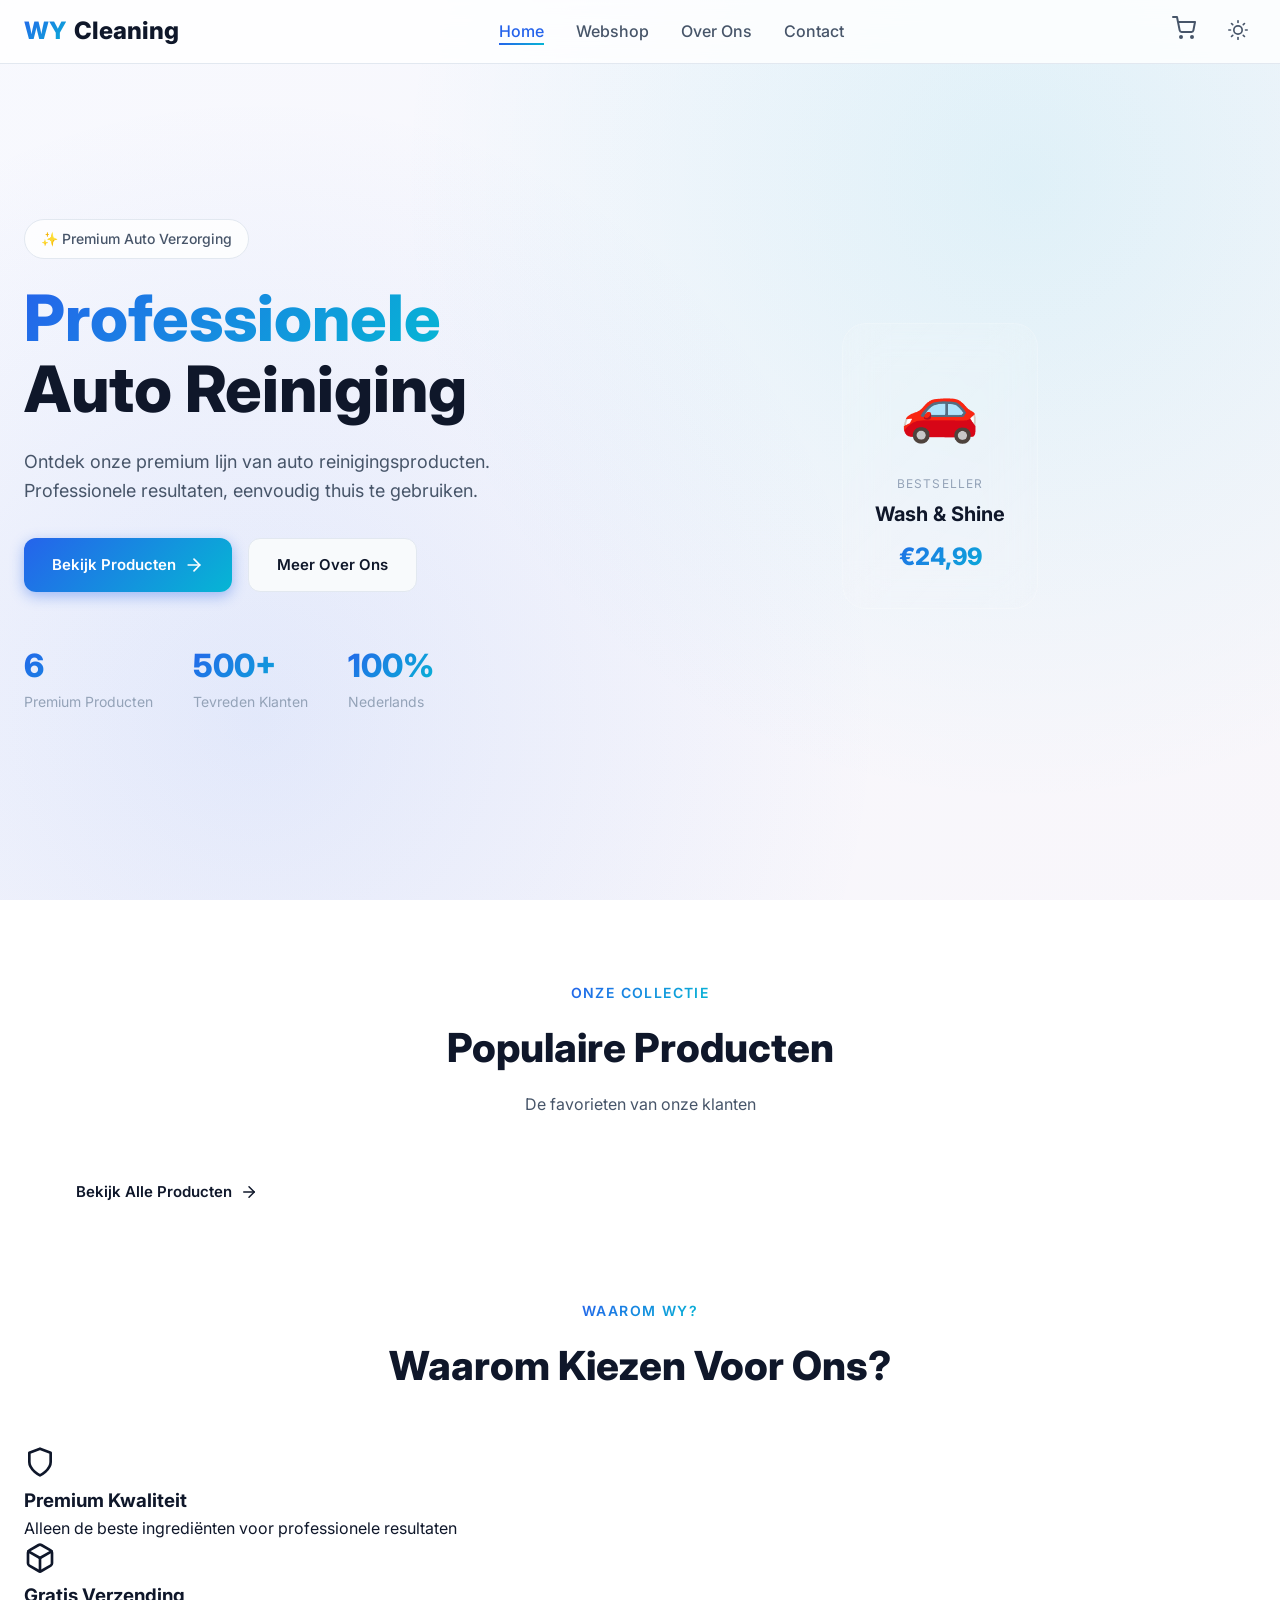
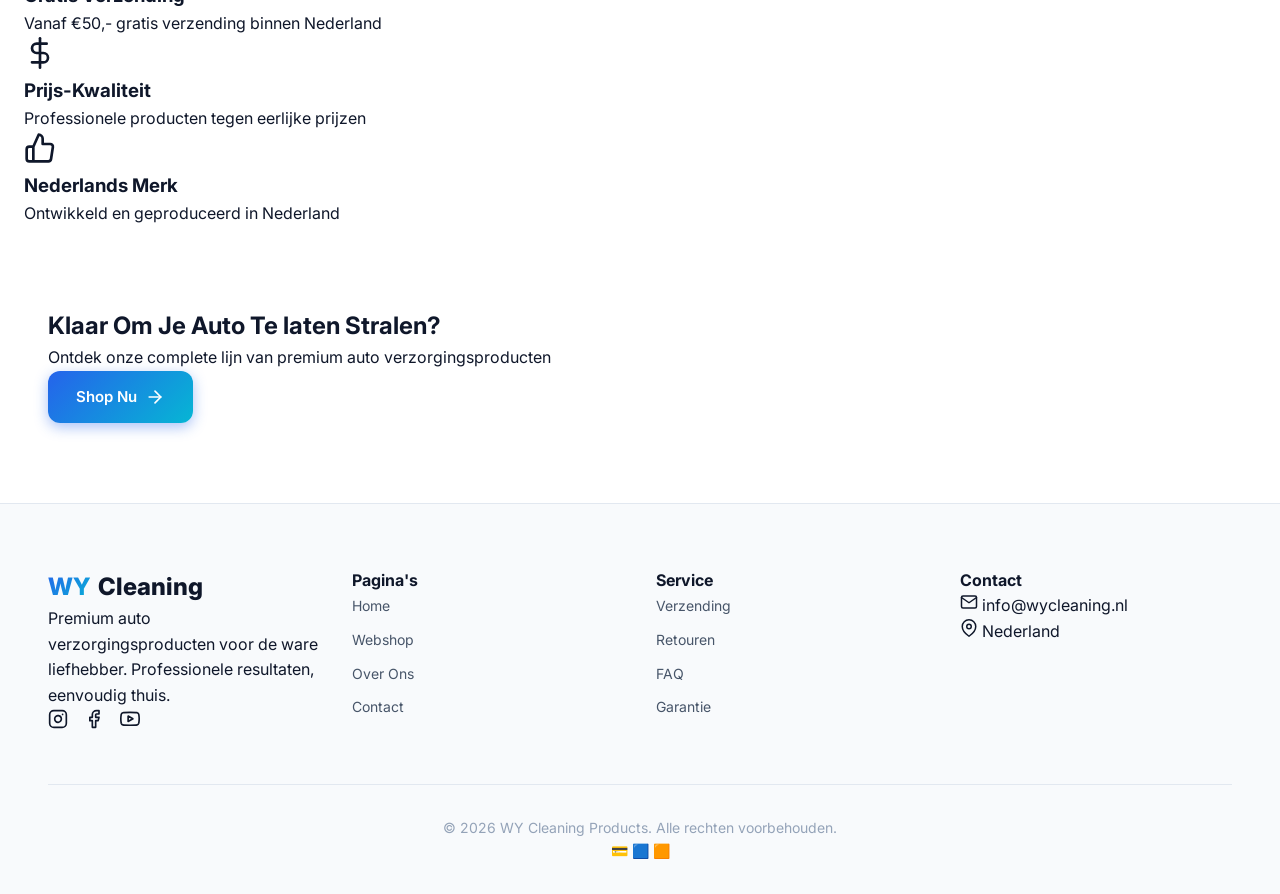
==== index.html @ 86678f6a "Initial commit: Modern WY Cleaning Products website with webshop" ====
<!DOCTYPE html>
<html lang="nl">
<head>
    <meta charset="UTF-8">
    <meta name="viewport" content="width=device-width, initial-scale=1.0">
    <title>WY Cleaning Products - Premium Auto Verzorging</title>
    <link rel="stylesheet" href="css/styles.css">
    <link href="https://fonts.googleapis.com/css2?family=Inter:wght@300;400;500;600;700;800&display=swap" rel="stylesheet">
</head>
<body>
    <!-- Navigation -->
    <nav class="navbar">
        <div class="nav-container">
            <a href="index.html" class="logo">
                <span class="logo-wy">WY</span>
                <span class="logo-text">Cleaning</span>
            </a>
            
            <ul class="nav-links" id="navLinks">
                <li><a href="index.html" class="active">Home</a></li>
                <li><a href="shop.html">Webshop</a></li>
                <li><a href="about.html">Over Ons</a></li>
                <li><a href="contact.html">Contact</a></li>
            </ul>
            
            <div class="nav-actions">
                <a href="shop.html" class="cart-icon" id="cartIcon">
                    <svg xmlns="http://www.w3.org/2000/svg" width="24" height="24" viewBox="0 0 24 24" fill="none" stroke="currentColor" stroke-width="2" stroke-linecap="round" stroke-linejoin="round"><circle cx="9" cy="21" r="1"></circle><circle cx="20" cy="21" r="1"></circle><path d="M1 1h4l2.68 13.39a2 2 0 0 0 2 1.61h9.72a2 2 0 0 0 2-1.61L23 6H6"></path></svg>
                    <span class="cart-count" id="cartCount">0</span>
                </a>
                <button class="theme-toggle" id="themeToggle" aria-label="Toggle dark mode">
                    <svg class="sun-icon" xmlns="http://www.w3.org/2000/svg" width="20" height="20" viewBox="0 0 24 24" fill="none" stroke="currentColor" stroke-width="2" stroke-linecap="round" stroke-linejoin="round"><circle cx="12" cy="12" r="5"></circle><line x1="12" y1="1" x2="12" y2="3"></line><line x1="12" y1="21" x2="12" y2="23"></line><line x1="4.22" y1="4.22" x2="5.64" y2="5.64"></line><line x1="18.36" y1="18.36" x2="19.78" y2="19.78"></line><line x1="1" y1="12" x2="3" y2="12"></line><line x1="21" y1="12" x2="23" y2="12"></line><line x1="4.22" y1="19.78" x2="5.64" y2="18.36"></line><line x1="18.36" y1="5.64" x2="19.78" y2="4.22"></line></svg>
                    <svg class="moon-icon" xmlns="http://www.w3.org/2000/svg" width="20" height="20" viewBox="0 0 24 24" fill="none" stroke="currentColor" stroke-width="2" stroke-linecap="round" stroke-linejoin="round"><path d="M21 12.79A9 9 0 1 1 11.21 3 7 7 0 0 0 21 12.79z"></path></svg>
                </button>
                <button class="hamburger" id="hamburger" aria-label="Menu">
                    <span></span>
                    <span></span>
                    <span></span>
                </button>
            </div>
        </div>
    </nav>

    <!-- Hero Section -->
    <section class="hero">
        <div class="hero-bg"></div>
        <div class="hero-particles"></div>
        <div class="hero-content">
            <span class="hero-badge">✨ Premium Auto Verzorging</span>
            <h1 class="hero-title">
                <span class="gradient-text">Professionele</span>
                <br>Auto Reiniging
            </h1>
            <p class="hero-subtitle">Ontdek onze premium lijn van auto reinigingsproducten. Professionele resultaten, eenvoudig thuis te gebruiken.</p>
            <div class="hero-actions">
                <a href="shop.html" class="btn btn-primary">
                    <span>Bekijk Producten</span>
                    <svg xmlns="http://www.w3.org/2000/svg" width="20" height="20" viewBox="0 0 24 24" fill="none" stroke="currentColor" stroke-width="2" stroke-linecap="round" stroke-linejoin="round"><line x1="5" y1="12" x2="19" y2="12"></line><polyline points="12 5 19 12 12 19"></polyline></svg>
                </a>
                <a href="about.html" class="btn btn-secondary">Meer Over Ons</a>
            </div>
            <div class="hero-stats">
                <div class="stat">
                    <span class="stat-number">6</span>
                    <span class="stat-label">Premium Producten</span>
                </div>
                <div class="stat">
                    <span class="stat-number">500+</span>
                    <span class="stat-label">Tevreden Klanten</span>
                </div>
                <div class="stat">
                    <span class="stat-number">100%</span>
                    <span class="stat-label">Nederlands</span>
                </div>
            </div>
        </div>
        <div class="hero-visual">
            <div class="hero-card glass">
                <div class="hero-card-icon">🚗</div>
                <div class="hero-card-text">
                    <span class="hero-card-label">Bestseller</span>
                    <span class="hero-card-name">Wash & Shine</span>
                    <span class="hero-card-price">€24,99</span>
                </div>
            </div>
        </div>
    </section>

    <!-- Featured Products -->
    <section class="featured-section">
        <div class="container">
            <div class="section-header">
                <span class="section-badge">Onze Collectie</span>
                <h2 class="section-title">Populaire Producten</h2>
                <p class="section-subtitle">De favorieten van onze klanten</p>
            </div>
            
            <div class="products-grid" id="featuredProducts">
                <!-- Products will be loaded by JavaScript -->
            </div>
            
            <div class="section-footer">
                <a href="shop.html" class="btn btn-outline">
                    <span>Bekijk Alle Producten</span>
                    <svg xmlns="http://www.w3.org/2000/svg" width="18" height="18" viewBox="0 0 24 24" fill="none" stroke="currentColor" stroke-width="2" stroke-linecap="round" stroke-linejoin="round"><line x1="5" y1="12" x2="19" y2="12"></line><polyline points="12 5 19 12 12 19"></polyline></svg>
                </a>
            </div>
        </div>
    </section>

    <!-- Features Section -->
    <section class="features-section">
        <div class="container">
            <div class="section-header">
                <span class="section-badge">Waarom WY?</span>
                <h2 class="section-title">Waarom Kiezen Voor Ons?</h2>
            </div>
            
            <div class="features-grid">
                <div class="feature-card">
                    <div class="feature-icon">
                        <svg xmlns="http://www.w3.org/2000/svg" width="32" height="32" viewBox="0 0 24 24" fill="none" stroke="currentColor" stroke-width="2" stroke-linecap="round" stroke-linejoin="round"><path d="M12 22s8-4 8-10V5l-8-3-8 3v7c0 6 8 10 8 10z"></path></svg>
                    </div>
                    <h3>Premium Kwaliteit</h3>
                    <p>Alleen de beste ingrediënten voor professionele resultaten</p>
                </div>
                
                <div class="feature-card">
                    <div class="feature-icon">
                        <svg xmlns="http://www.w3.org/2000/svg" width="32" height="32" viewBox="0 0 24 24" fill="none" stroke="currentColor" stroke-width="2" stroke-linecap="round" stroke-linejoin="round"><path d="M21 16V8a2 2 0 0 0-1-1.73l-7-4a2 2 0 0 0-2 0l-7 4A2 2 0 0 0 3 8v8a2 2 0 0 0 1 1.73l7 4a2 2 0 0 0 2 0l7-4A2 2 0 0 0 21 16z"></path><polyline points="3.27 6.96 12 12.01 20.73 6.96"></polyline><line x1="12" y1="22.08" x2="12" y2="12"></line></svg>
                    </div>
                    <h3>Gratis Verzending</h3>
                    <p>Vanaf €50,- gratis verzending binnen Nederland</p>
                </div>
                
                <div class="feature-card">
                    <div class="feature-icon">
                        <svg xmlns="http://www.w3.org/2000/svg" width="32" height="32" viewBox="0 0 24 24" fill="none" stroke="currentColor" stroke-width="2" stroke-linecap="round" stroke-linejoin="round"><line x1="12" y1="1" x2="12" y2="23"></line><path d="M17 5H9.5a3.5 3.5 0 0 0 0 7h5a3.5 3.5 0 0 1 0 7H6"></path></svg>
                    </div>
                    <h3>Prijs-Kwaliteit</h3>
                    <p>Professionele producten tegen eerlijke prijzen</p>
                </div>
                
                <div class="feature-card">
                    <div class="feature-icon">
                        <svg xmlns="http://www.w3.org/2000/svg" width="32" height="32" viewBox="0 0 24 24" fill="none" stroke="currentColor" stroke-width="2" stroke-linecap="round" stroke-linejoin="round"><path d="M14 9V5a3 3 0 0 0-3-3l-4 9v11h11.28a2 2 0 0 0 2-1.7l1.38-9a2 2 0 0 0-2-2.3zM7 22H4a2 2 0 0 1-2-2v-7a2 2 0 0 1 2-2h3"></path></svg>
                    </div>
                    <h3>Nederlands Merk</h3>
                    <p>Ontwikkeld en geproduceerd in Nederland</p>
                </div>
            </div>
        </div>
    </section>

    <!-- CTA Section -->
    <section class="cta-section">
        <div class="cta-bg"></div>
        <div class="container">
            <div class="cta-content glass">
                <h2>Klaar Om Je Auto Te laten Stralen?</h2>
                <p>Ontdek onze complete lijn van premium auto verzorgingsproducten</p>
                <a href="shop.html" class="btn btn-primary btn-lg">
                    <span>Shop Nu</span>
                    <svg xmlns="http://www.w3.org/2000/svg" width="20" height="20" viewBox="0 0 24 24" fill="none" stroke="currentColor" stroke-width="2" stroke-linecap="round" stroke-linejoin="round"><line x1="5" y1="12" x2="19" y2="12"></line><polyline points="12 5 19 12 12 19"></polyline></svg>
                </a>
            </div>
        </div>
    </section>

    <!-- Footer -->
    <footer class="footer">
        <div class="container">
            <div class="footer-grid">
                <div class="footer-brand">
                    <a href="index.html" class="logo">
                        <span class="logo-wy">WY</span>
                        <span class="logo-text">Cleaning</span>
                    </a>
                    <p>Premium auto verzorgingsproducten voor de ware liefhebber. Professionele resultaten, eenvoudig thuis.</p>
                    <div class="social-links">
                        <a href="#" aria-label="Instagram">
                            <svg xmlns="http://www.w3.org/2000/svg" width="20" height="20" viewBox="0 0 24 24" fill="none" stroke="currentColor" stroke-width="2" stroke-linecap="round" stroke-linejoin="round"><rect x="2" y="2" width="20" height="20" rx="5" ry="5"></rect><path d="M16 11.37A4 4 0 1 1 12.63 8 4 4 0 0 1 16 11.37z"></path><line x1="17.5" y1="6.5" x2="17.51" y2="6.5"></line></svg>
                        </a>
                        <a href="#" aria-label="Facebook">
                            <svg xmlns="http://www.w3.org/2000/svg" width="20" height="20" viewBox="0 0 24 24" fill="none" stroke="currentColor" stroke-width="2" stroke-linecap="round" stroke-linejoin="round"><path d="M18 2h-3a5 5 0 0 0-5 5v3H7v4h3v8h4v-8h3l1-4h-4V7a1 1 0 0 1 1-1h3z"></path></svg>
                        </a>
                        <a href="#" aria-label="YouTube">
                            <svg xmlns="http://www.w3.org/2000/svg" width="20" height="20" viewBox="0 0 24 24" fill="none" stroke="currentColor" stroke-width="2" stroke-linecap="round" stroke-linejoin="round"><path d="M22.54 6.42a2.78 2.78 0 0 0-1.94-2C18.88 4 12 4 12 4s-6.88 0-8.6.46a2.78 2.78 0 0 0-1.94 2A29 29 0 0 0 1 11.75a29 29 0 0 0 .46 5.33A2.78 2.78 0 0 0 3.4 19c1.72.46 8.6.46 8.6.46s6.88 0 8.6-.46a2.78 2.78 0 0 0 1.94-2 29 29 0 0 0 .46-5.33 29 29 0 0 0-.46-5.33z"></path><polygon points="9.75 15.02 15.5 11.75 9.75 8.48 9.75 15.02"></polygon></svg>
                        </a>
                    </div>
                </div>
                
                <div class="footer-links">
                    <h4>Pagina's</h4>
                    <ul>
                        <li><a href="index.html">Home</a></li>
                        <li><a href="shop.html">Webshop</a></li>
                        <li><a href="about.html">Over Ons</a></li>
                        <li><a href="contact.html">Contact</a></li>
                    </ul>
                </div>
                
                <div class="footer-links">
                    <h4>Service</h4>
                    <ul>
                        <li><a href="#">Verzending</a></li>
                        <li><a href="#">Retouren</a></li>
                        <li><a href="#">FAQ</a></li>
                        <li><a href="#">Garantie</a></li>
                    </ul>
                </div>
                
                <div class="footer-contact">
                    <h4>Contact</h4>
                    <ul>
                        <li>
                            <svg xmlns="http://www.w3.org/2000/svg" width="18" height="18" viewBox="0 0 24 24" fill="none" stroke="currentColor" stroke-width="2" stroke-linecap="round" stroke-linejoin="round"><path d="M4 4h16c1.1 0 2 .9 2 2v12c0 1.1-.9 2-2 2H4c-1.1 0-2-.9-2-2V6c0-1.1.9-2 2-2z"></path><polyline points="22,6 12,13 2,6"></polyline></svg>
                            <span>info@wycleaning.nl</span>
                        </li>
                        <li>
                            <svg xmlns="http://www.w3.org/2000/svg" width="18" height="18" viewBox="0 0 24 24" fill="none" stroke="currentColor" stroke-width="2" stroke-linecap="round" stroke-linejoin="round"><path d="M21 10c0 7-9 13-9 13s-9-6-9-13a9 9 0 0 1 18 0z"></path><circle cx="12" cy="10" r="3"></circle></svg>
                            <span>Nederland</span>
                        </li>
                    </ul>
                </div>
            </div>
            
            <div class="footer-bottom">
                <p>&copy; 2026 WY Cleaning Products. Alle rechten voorbehouden.</p>
                <div class="payment-methods">
                    <span class="payment-icon">💳</span>
                    <span class="payment-icon">🟦</span>
                    <span class="payment-icon">🟧</span>
                </div>
            </div>
        </div>
    </footer>

    <!-- Shopping Cart Sidebar -->
    <div class="cart-overlay" id="cartOverlay"></div>
    <aside class="cart-sidebar" id="cartSidebar">
        <div class="cart-header">
            <h3>Winkelwagen</h3>
            <button class="cart-close" id="cartClose" aria-label="Sluit winkelwagen">
                <svg xmlns="http://www.w3.org/2000/svg" width="24" height="24" viewBox="0 0 24 24" fill="none" stroke="currentColor" stroke-width="2" stroke-linecap="round" stroke-linejoin="round"><line x1="18" y1="6" x2="6" y2="18"></line><line x1="6" y1="6" x2="18" y2="18"></line></svg>
            </button>
        </div>
        <div class="cart-items" id="cartItems">
            <!-- Cart items will be loaded here -->
        </div>
        <div class="cart-footer">
            <div class="cart-total">
                <span>Totaal</span>
                <span class="cart-total-price" id="cartTotal">€0,00</span>
            </div>
            <button class="btn btn-primary btn-full">Afrekenen</button>
            <button class="btn btn-text" id="continueShopping">Verder winkelen</button>
        </div>
    </aside>

    <script src="js/main.js"></script>
</body>
</html>
---- css/styles.css ----
/* ========================================
   WY Cleaning Products - Modern Stylesheet
   ======================================== */

:root {
    --primary: #2563eb;
    --primary-dark: #1d4ed8;
    --primary-light: #3b82f6;
    --accent: #06b6d4;
    
    --bg-primary: #ffffff;
    --bg-secondary: #f8fafc;
    --bg-tertiary: #f1f5f9;
    --bg-card: rgba(255, 255, 255, 0.8);
    
    --text-primary: #0f172a;
    --text-secondary: #475569;
    --text-muted: #94a3b8;
    
    --border-color: #e2e8f0;
    --shadow-sm: 0 1px 2px 0 rgb(0 0 0 / 0.05);
    --shadow-md: 0 4px 6px -1px rgb(0 0 0 / 0.1);
    --shadow-lg: 0 10px 15px -3px rgb(0 0 0 / 0.1);
    --shadow-xl: 0 20px 25px -5px rgb(0 0 0 / 0.1);
    
    --gradient-hero: linear-gradient(135deg, #667eea 0%, #764ba2 100%);
    --gradient-primary: linear-gradient(135deg, #2563eb 0%, #06b6d4 100%);
    
    --radius-sm: 0.375rem;
    --radius-md: 0.5rem;
    --radius-lg: 0.75rem;
    --radius-xl: 1rem;
    --radius-2xl: 1.5rem;
    
    --transition-fast: 150ms ease;
    --transition-base: 250ms ease;
    
    --font-sans: 'Inter', system-ui, sans-serif;
    --header-height: 4rem;
}

[data-theme="dark"] {
    --bg-primary: #0f172a;
    --bg-secondary: #1e293b;
    --bg-tertiary: #334155;
    --bg-card: rgba(30, 41, 59, 0.8);
    --text-primary: #f8fafc;
    --text-secondary: #cbd5e1;
    --text-muted: #64748b;
    --border-color: #334155;
}

*, *::before, *::after { box-sizing: border-box; margin: 0; padding: 0; }
html { scroll-behavior: smooth; }
body {
    font-family: var(--font-sans);
    background: var(--bg-primary);
    color: var(--text-primary);
    line-height: 1.6;
    min-height: 100vh;
}
a { color: inherit; text-decoration: none; }
button { font-family: inherit; cursor: pointer; border: none; background: none; }
ul { list-style: none; }

.container { width: 100%; max-width: 1280px; margin: 0 auto; padding: 0 1.5rem; }

/* Navbar */
.navbar {
    position: fixed; top: 0; left: 0; right: 0;
    height: var(--header-height);
    background: var(--bg-card);
    backdrop-filter: blur(12px);
    border-bottom: 1px solid var(--border-color);
    z-index: 1000;
}
.nav-container {
    display: flex; align-items: center; justify-content: space-between;
    height: 100%; max-width: 1280px; margin: 0 auto; padding: 0 1.5rem;
}
.logo { display: flex; align-items: center; gap: 0.5rem; font-weight: 800; font-size: 1.5rem; }
.logo-wy {
    background: var(--gradient-primary);
    -webkit-background-clip: text; -webkit-text-fill-color: transparent; background-clip: text;
}
.nav-links { display: flex; align-items: center; gap: 2rem; }
.nav-links a { font-weight: 500; color: var(--text-secondary); transition: color 0.15s; position: relative; }
.nav-links a:hover, .nav-links a.active { color: var(--primary); }
.nav-links a::after {
    content: ''; position: absolute; bottom: -4px; left: 0;
    width: 0; height: 2px; background: var(--gradient-primary); transition: width 0.25s;
}
.nav-links a:hover::after, .nav-links a.active::after { width: 100%; }
.nav-actions { display: flex; align-items: center; gap: 1rem; }

.cart-icon { position: relative; padding: 0.5rem; color: var(--text-secondary); }
.cart-icon:hover { color: var(--primary); }
.cart-count {
    position: absolute; top: -2px; right: -2px;
    background: var(--gradient-primary); color: white; font-size: 0.75rem; font-weight: 600;
    width: 1.25rem; height: 1.25rem; border-radius: 50%;
    display: flex; align-items: center; justify-content: center;
}

.theme-toggle { padding: 0.5rem; color: var(--text-secondary); border-radius: var(--radius-md); }
.theme-toggle:hover { background: var(--bg-tertiary); color: var(--text-primary); }
.theme-toggle .moon-icon { display: none; }
[data-theme="dark"] .theme-toggle .sun-icon { display: none; }
[data-theme="dark"] .theme-toggle .moon-icon { display: block; }

.hamburger { display: none; flex-direction: column; gap: 5px; padding: 0.5rem; }
.hamburger span { display: block; width: 24px; height: 2px; background: var(--text-primary); }

/* Hero */
.hero {
    min-height: 100vh; display: flex; align-items: center; position: relative;
    padding: calc(var(--header-height) + 2rem) 1.5rem 4rem; overflow: hidden;
}
.hero-bg { position: absolute; inset: 0; background: var(--gradient-hero); opacity: 0.05; }
.hero-particles {
    position: absolute; inset: 0;
    background-image: 
        radial-gradient(circle at 20% 80%, rgba(37, 99, 235, 0.1) 0%, transparent 50%),
        radial-gradient(circle at 80% 20%, rgba(6, 182, 212, 0.1) 0%, transparent 50%);
}
.hero-content { flex: 1; max-width: 600px; position: relative; z-index: 1; }
.hero-badge {
    display: inline-flex; align-items: center; gap: 0.5rem;
    background: var(--bg-card); border: 1px solid var(--border-color);
    padding: 0.5rem 1rem; border-radius: 9999px; font-size: 0.875rem; font-weight: 500;
    color: var(--text-secondary); margin-bottom: 1.5rem;
}
.hero-title { font-size: clamp(2.5rem, 5vw, 4rem); font-weight: 800; line-height: 1.1; margin-bottom: 1.5rem; }
.gradient-text {
    background: var(--gradient-primary);
    -webkit-background-clip: text; -webkit-text-fill-color: transparent; background-clip: text;
}
.hero-subtitle { font-size: 1.125rem; color: var(--text-secondary); margin-bottom: 2rem; max-width: 480px; }
.hero-actions { display: flex; gap: 1rem; margin-bottom: 3rem; flex-wrap: wrap; }
.hero-stats { display: flex; gap: 2.5rem; }
.stat { display: flex; flex-direction: column; }
.stat-number {
    font-size: 2rem; font-weight: 800;
    background: var(--gradient-primary); -webkit-background-clip: text; -webkit-text-fill-color: transparent;
}
.stat-label { font-size: 0.875rem; color: var(--text-muted); }
.hero-visual { flex: 1; display: flex; justify-content: center; align-items: center; position: relative; }
.hero-card {
    background: linear-gradient(135deg, rgba(255,255,255,0.1) 0%, rgba(255,255,255,0.05) 100%);
    backdrop-filter: blur(20px); border: 1px solid rgba(255,255,255,0.2);
    border-radius: var(--radius-2xl); padding: 2rem; text-align: center;
    animation: float 6s ease-in-out infinite;
}
@keyframes float { 0%, 100% { transform: translateY(0); } 50% { transform: translateY(-20px); } }
.hero-card-icon { font-size: 4rem; margin-bottom: 1rem; }
.hero-card-label { display: block; font-size: 0.75rem; text-transform: uppercase; letter-spacing: 0.1em; color: var(--text-muted); margin-bottom: 0.25rem; }
.hero-card-name { display: block; font-size: 1.25rem; font-weight: 700; color: var(--text-primary); margin-bottom: 0.5rem; }
.hero-card-price { display: block; font-size: 1.5rem; font-weight: 800; background: var(--gradient-primary); -webkit-background-clip: text; -webkit-text-fill-color: transparent; }

/* Buttons */
.btn {
    display: inline-flex; align-items: center; justify-content: center; gap: 0.5rem;
    padding: 0.875rem 1.75rem; font-weight: 600; font-size: 0.9375rem;
    border-radius: var(--radius-lg); transition: all 0.25s;
}
.btn-primary { background: var(--gradient-primary); color: white; box-shadow: 0 4px 14px rgba(37, 99, 235, 0.4); }
.btn-primary:hover { transform: translateY(-2px); box-shadow: 0 6px 20px rgba(37, 99, 235, 0.5); }
.btn-secondary { background: var(--bg-secondary); color: var(--text-primary); border: 1px solid var(--border-color); }
.btn-secondary:hover { background: var(--bg-tertiary); border-color: var(--primary); }
.btn-sm { padding: 0.625rem 1.25rem; font-size: 0.875rem; }

/* Sections */
.featured-section, .benefits-section, .cta-section { padding: 5rem 1.5rem; }
.section-header { text-align: center; max-width: 600px; margin: 0 auto 3rem; }
.section-badge { display: inline-block; background: var(--gradient-primary); -webkit-background-clip: text; -webkit-text-fill-color: transparent; font-weight: 600; font-size: 0.875rem; text-transform: uppercase; letter-spacing: 0.1em; margin-bottom: 0.75rem; }
.section-title { font-size: clamp(1.75rem, 4vw, 2.5rem); font-weight: 800; margin-bottom: 0.75rem; }
.section-subtitle { color: var(--text-secondary); }

/* Products */
.products-grid { display: grid; grid-template-columns: repeat(auto-fill, minmax(280px, 1fr)); gap: 1.5rem; }
.product-card {
    background: var(--bg-card); border: 1px solid var(--border-color);
    border-radius: var(--radius-xl); overflow: hidden; transition: all 0.25s;
}
.product-card:hover { transform: translateY(-4px); box-shadow: var(--shadow-xl); border-color: var(--primary-light); }
.product-image { aspect-ratio: 4/3; background: var(--bg-secondary); display: flex; align-items: center; justify-content: center; font-size: 4rem; position: relative; overflow: hidden; }
.product-badge { position: absolute; top: 1rem; left: 1rem; background: var(--gradient-primary); color: white; font-size: 0.75rem; font-weight: 600; padding: 0.25rem 0.75rem; border-radius: 9999px; }
.product-info { padding: 1.5rem; }
.product-category { font-size: 0.75rem; color: var(--primary); font-weight: 600; text-transform: uppercase; letter-spacing: 0.05em; margin-bottom: 0.5rem; }
.product-name { font-size: 1.125rem; font-weight: 700; margin-bottom: 0.5rem; color: var(--text-primary); }
.product-description { font-size: 0.875rem; color: var(--text-secondary); margin-bottom: 1rem; line-height: 1.5; }
.product-footer { display: flex; align-items: center; justify-content: space-between; }
.product-price { font-size: 1.25rem; font-weight: 800; color: var(--primary); }
.btn-add-cart { width: 2.5rem; height: 2.5rem; border-radius: var(--radius-md); background: var(--bg-tertiary); color: var(--text-primary); display: flex; align-items: center; justify-content: center; transition: all 0.15s; }
.btn-add-cart:hover { background: var(--primary); color: white; }

/* Benefits */
.benefits-section { background: var(--bg-secondary); }
.benefits-grid { display: grid; grid-template-columns: repeat(auto-fit, minmax(250px, 1fr)); gap: 1.5rem; }
.benefit-card { background: var(--bg-primary); border: 1px solid var(--border-color); border-radius: var(--radius-xl); padding: 2rem; text-align: center; transition: all 0.25s; }
.benefit-card:hover { transform: translateY(-4px); box-shadow: var(--shadow-lg); }
.benefit-icon { width: 4rem; height: 4rem; background: var(--gradient-primary); border-radius: var(--radius-lg); display: flex; align-items: center; justify-content: center; font-size: 2rem; margin: 0 auto 1.5rem; }
.benefit-title { font-size: 1.125rem; font-weight: 700; margin-bottom: 0.5rem; }
.benefit-text { font-size: 0.875rem; color: var(--text-secondary); }

/* Footer */
.footer { background: var(--bg-secondary); border-top: 1px solid var(--border-color); padding: 4rem 1.5rem 2rem; }
.footer-grid { display: grid; grid-template-columns: repeat(auto-fit, minmax(200px, 1fr)); gap: 2rem; margin-bottom: 3rem; }
.footer-brand { max-width: 300px; }
.footer-logo { display: flex; align-items: center; gap: 0.5rem; font-weight: 800; font-size: 1.5rem; margin-bottom: 1rem; }
.footer-description { font-size: 0.875rem; color: var(--text-secondary); margin-bottom: 1.5rem; }
.social-links { display: flex; gap: 1rem; }
.social-link { width: 2.5rem; height: 2.5rem; background: var(--bg-tertiary); border-radius: var(--radius-md); display: flex; align-items: center; justify-content: center; color: var(--text-secondary); transition: all 0.15s; }
.social-link:hover { background: var(--primary); color: white; }
.footer-title { font-weight: 700; margin-bottom: 1rem; }
.footer-links li { margin-bottom: 0.5rem; }
.footer-links a { font-size: 0.875rem; color: var(--text-secondary); transition: color 0.15s; }
.footer-links a:hover { color: var(--primary); }
.footer-bottom { border-top: 1px solid var(--border-color); padding-top: 2rem; text-align: center; font-size: 0.875rem; color: var(--text-muted); }

/* Page Header */
.page-header { padding: calc(var(--header-height) + 3rem) 1.5rem 3rem; background: var(--bg-secondary); border-bottom: 1px solid var(--border-color); }
.page-header-sm { padding: calc(var(--header-height) + 2rem) 1.5rem 2rem; }
.breadcrumb { display: flex; align-items: center; gap: 0.5rem; font-size: 0.875rem; color: var(--text-muted); margin-bottom: 1rem; }
.breadcrumb a { color: var(--text-secondary); }
.breadcrumb a:hover { color: var(--primary); }
.page-title { font-size: clamp(1.75rem, 4vw, 2.5rem); font-weight: 800; margin-bottom: 0.5rem; }
.page-subtitle { color: var(--text-secondary); }

/* Shop */
.shop-section { padding: 3rem 1.5rem 5rem; }
.shop-layout { display: grid; grid-template-columns: 240px 1fr; gap: 2rem; }
.shop-sidebar { position: sticky; top: calc(var(--header-height) + 2rem); height: fit-content; }
.filter-section { background: var(--bg-card); border: 1px solid var(--border-color); border-radius: var(--radius-lg); padding: 1.5rem; margin-bottom: 1rem; }
.filter-section h4 { font-weight: 600; margin-bottom: 1rem; }
.filter-list li { margin-bottom: 0.75rem; }
.filter-checkbox { display: flex; align-items: center; gap: 0.5rem; cursor: pointer; font-size: 0.875rem; color: var(--text-secondary); }
.filter-checkbox input { width: 1rem; height: 1rem; accent-color: var(--primary); }
.price-range { display: flex; align-items: center; gap: 0.75rem; font-size: 0.875rem; color: var(--text-muted); }
.price-range input { flex: 1; accent-color: var(--primary); }
.price-value { font-size: 0.875rem; color: var(--text-secondary); margin-top: 0.75rem; }
.shop-header { display: flex; align-items: center; justify-content: space-between; margin-bottom: 1.5rem; flex-wrap: wrap; gap: 1rem; }
.shop-count { font-size: 0.875rem; color: var(--text-secondary); }
.shop-sort { display: flex; align-items: center; gap: 0.5rem; }
.shop-sort select { padding: 0.5rem 1rem; border: 1px solid var(--border-color); border-radius: var(--radius-md); background: var(--bg-primary); color: var(--text-primary); font-size: 0.875rem; }

/* Contact */
.contact-section { padding: 3rem 1.5rem 5rem; }
.contact-grid { display: grid; grid-template-columns: 1fr 1fr; gap: 3rem; }
.contact-info h2 { font-size: 1.5rem; font-weight: 700; margin-bottom: 1rem; }
.contact-info > p { color: var(--text-secondary); margin-bottom: 2rem; }
.contact-methods { display: flex; flex-direction: column; gap: 1.5rem; }
.contact-method { display: flex; align-items: flex-start; gap: 1rem; }
.contact-method-icon { width: 3rem; height: 3rem; background: var(--bg-secondary); border-radius: var(--radius-lg); display: flex; align-items: center; justify-content: center; font-size: 1.25rem; flex-shrink: 0; }
.contact-method-content h4 { font-weight: 600; margin-bottom: 0.25rem; }
.contact-method-content p { font-size: 0.875rem; color: var(--text-secondary); }
.contact-form-wrapper { background: var(--bg-card); border: 1px solid var(--border-color); border-radius: var(--radius-xl); padding: 2rem; }
.form-group { margin-bottom: 1.5rem; }
.form-group label { display: block; font-weight: 500; font-size: 0.875rem; margin-bottom: 0.5rem; }
.form-group input, .form-group textarea, .form-group select {
    width: 100%; padding: 0.75rem 1rem; border: 1px solid var(--border-color);
    border-radius: var(--radius-md); background: var(--bg-primary); color: var(--text-primary); font-size: 0.9375rem;
}
.form-group input:focus, .form-group textarea:focus, .form-group select:focus { outline: none; border-color: var(--primary); }
.form-group textarea { min-height: 120px; resize: vertical; }

/* About */
.about-section { padding: 3rem 1.5rem 5rem; }
.about-grid { display: grid; grid-template-columns: 1fr 1fr; gap: 4rem; align-items: center; }
.about-content h2 { font-size: 2rem; font-weight: 800; margin-bottom: 1rem; }
.about-content > p { color: var(--text-secondary); margin-bottom: 1.5rem; }
.about-values { display: flex; flex-direction: column; gap: 1rem; margin-bottom: 2rem; }
.about-value { display: flex; align-items: center; gap: 0.75rem; }
.about-value-icon { width: 1.5rem; height: 1.5rem; background: var(--gradient-primary); border-radius: 50%; display: flex; align-items: center; justify-content: center; color: white; font-size: 0.75rem; }
.about-image { aspect-ratio: 4/3; background: var(--gradient-hero); border-radius: var(--radius-2xl); display: flex; align-items: center; justify-content: center; font-size: 8rem; }

/* Product Detail */
.product-detail { padding: 3rem 1.5rem 5rem; }
.product-detail-grid { display: grid; grid-template-columns: 1fr 1fr; gap: 3rem; }
.product-gallery { background: var(--bg-secondary); border-radius: var(--radius-xl); aspect-ratio: 1; display: flex; align-items: center; justify-content: center; font-size: 8rem; }
.product-detail-info h1 { font-size: 2rem; font-weight: 800; margin-bottom: 0.5rem; }
.product-detail-category { color: var(--primary); font-weight: 600; font-size: 0.875rem; text-transform: uppercase; letter-spacing: 0.05em; margin-bottom: 1rem; }
.product-detail-price { font-size: 2rem; font-weight: 800; color: var(--primary); margin-bottom: 1.5rem; }
.product-detail-description { color: var(--text-secondary); margin-bottom: 1.5rem; line-height: 1.7; }
.product-features { margin-bottom: 2rem; }
.product-features h4 { font-weight: 600; margin-bottom: 0.75rem; }
.product-features ul { list-style: disc; padding-left: 1.25rem; }
.product-features li { color: var(--text-secondary); margin-bottom: 0.5rem; }
.product-actions { display: flex; gap: 1rem; }
.quantity-selector { display: flex; align-items: center; border: 1px solid var(--border-color); border-radius: var(--radius-md); overflow: hidden; }
.quantity-btn { width: 2.5rem; height: 2.5rem; display: flex; align-items: center; justify-content: center; background: var(--bg-secondary); color: var(--text-primary); font-size: 1.25rem; }
.quantity-btn:hover { background: var(--bg-tertiary); }
.quantity-selector input { width: 3rem; height: 2.5rem; text-align: center; border: none; background: transparent; font-weight: 600; color: var(--text-primary); }

/* Cart Sidebar */
.cart-sidebar { position: fixed; top: 0; right: -400px; width: 400px; max-width: 100%; height: 100vh; background: var(--bg-primary); border-left: 1px solid var(--border-color); z-index: 2000; transition: right 0.25s; display: flex; flex-direction: column; }
.cart-sidebar.active { right: 0; }
.cart-overlay { position: fixed; inset: 0; background: rgba(0,0,0,0.5); z-index: 1999; opacity: 0; visibility: hidden; transition: all 0.25s; }
.cart-overlay.active { opacity: 1; visibility: visible; }
.cart-header { display: flex; align-items: center; justify-content: space-between; padding: 1.5rem; border-bottom: 1px solid var(--border-color); }
.cart-header h3 { font-size: 1.25rem; font-weight: 700; }
.cart-close { width: 2rem; height: 2rem; display: flex; align-items: center; justify-content: center; border-radius: var(--radius-md); color: var(--text-secondary); }
.cart-close:hover { background: var(--bg-secondary); color: var(--text-primary); }
.cart-items { flex: 1; overflow-y: auto; padding: 1rem; }
.cart-item { display: flex; gap: 1rem; padding: 1rem; background: var(--bg-secondary); border-radius: var(--radius-lg); margin-bottom: 1rem; }
.cart-item-image { width: 4rem; height: 4rem; background: var(--bg-tertiary); border-radius: var(--radius-md); display: flex; align-items: center; justify-content: center; font-size: 1.5rem; flex-shrink: 0; }
.cart-item-details { flex: 1; }
.cart-item-name { font-weight: 600; margin-bottom: 0.25rem; }
.cart-item-price { font-size: 0.875rem; color: var(--primary); font-weight: 600; }
.cart-item-remove { color: var(--text-muted); font-size: 0.875rem; }
.cart-item-remove:hover { color: #ef4444; }
.cart-empty { text-align: center; padding: 3rem 1rem; color: var(--text-muted); }
.cart-empty-icon { font-size: 3rem; margin-bottom: 1rem; }
.cart-footer { border-top: 1px solid var(--border-color); padding: 1.5rem; background: var(--bg-secondary); }
.cart-total { display: flex; justify-content: space-between; font-size: 1.125rem; font-weight: 700; margin-bottom: 1rem; }
.cart-total-price { color: var(--primary); }
.btn-checkout { width: 100%; padding: 1rem; background: var(--gradient-primary); color: white; font-weight: 600; border-radius: var(--radius-lg); }
.btn-checkout:hover { transform: translateY(-2px); box-shadow: var(--shadow-md); }

/* Toast */
.toast-container { position: fixed; bottom: 2rem; right: 2rem; z-index: 3000; display: flex; flex-direction: column; gap: 0.75rem; }
.toast { background: var(--bg-card); border: 1px solid var(--border-color); border-radius: var(--radius-lg); padding: 1rem 1.5rem; box-shadow: var(--shadow-lg); display: flex; align-items: center; gap: 0.75rem; animation: slideIn 0.3s ease; }
@keyframes slideIn { from { transform: translateX(100%); opacity: 0; } to { transform: translateX(0); opacity: 1; } }
.toast.success { border-left: 4px solid #22c55e; }
.toast.error { border-left: 4px solid #ef4444; }

/* Responsive */
@media (max-width: 1024px) {
    .shop-layout { grid-template-columns: 1fr; }
    .shop-sidebar { position: static; }
    .contact-grid, .about-grid, .product-detail-grid { grid-template-columns: 1fr; gap: 2rem; }
    .about-image { order: -1; }
}
@media (max-width: 768px) {
    .nav-links { display: none; position: absolute; top: var(--header-height); left: 0; right: 0; background: var(--bg-card); flex-direction: column; padding: 1.5rem; gap: 1rem; border-bottom: 1px solid var(--border-color); }
    .nav-links.active { display: flex; }
    .hamburger { display: flex; }
    .hero { flex-direction: column; text-align: center; padding-top: calc(var(--header-height) + 4rem); }
    .hero-content { max-width: 100%; }
    .hero-actions { justify-content: center; }
    .hero-stats { justify-content: center; }
    .hero-visual { display: none; }
    .products-grid { grid-template-columns: 1fr; }
    .contact-grid { grid-template-columns: 1fr; }
    .cart-sidebar { width: 100%; }
}
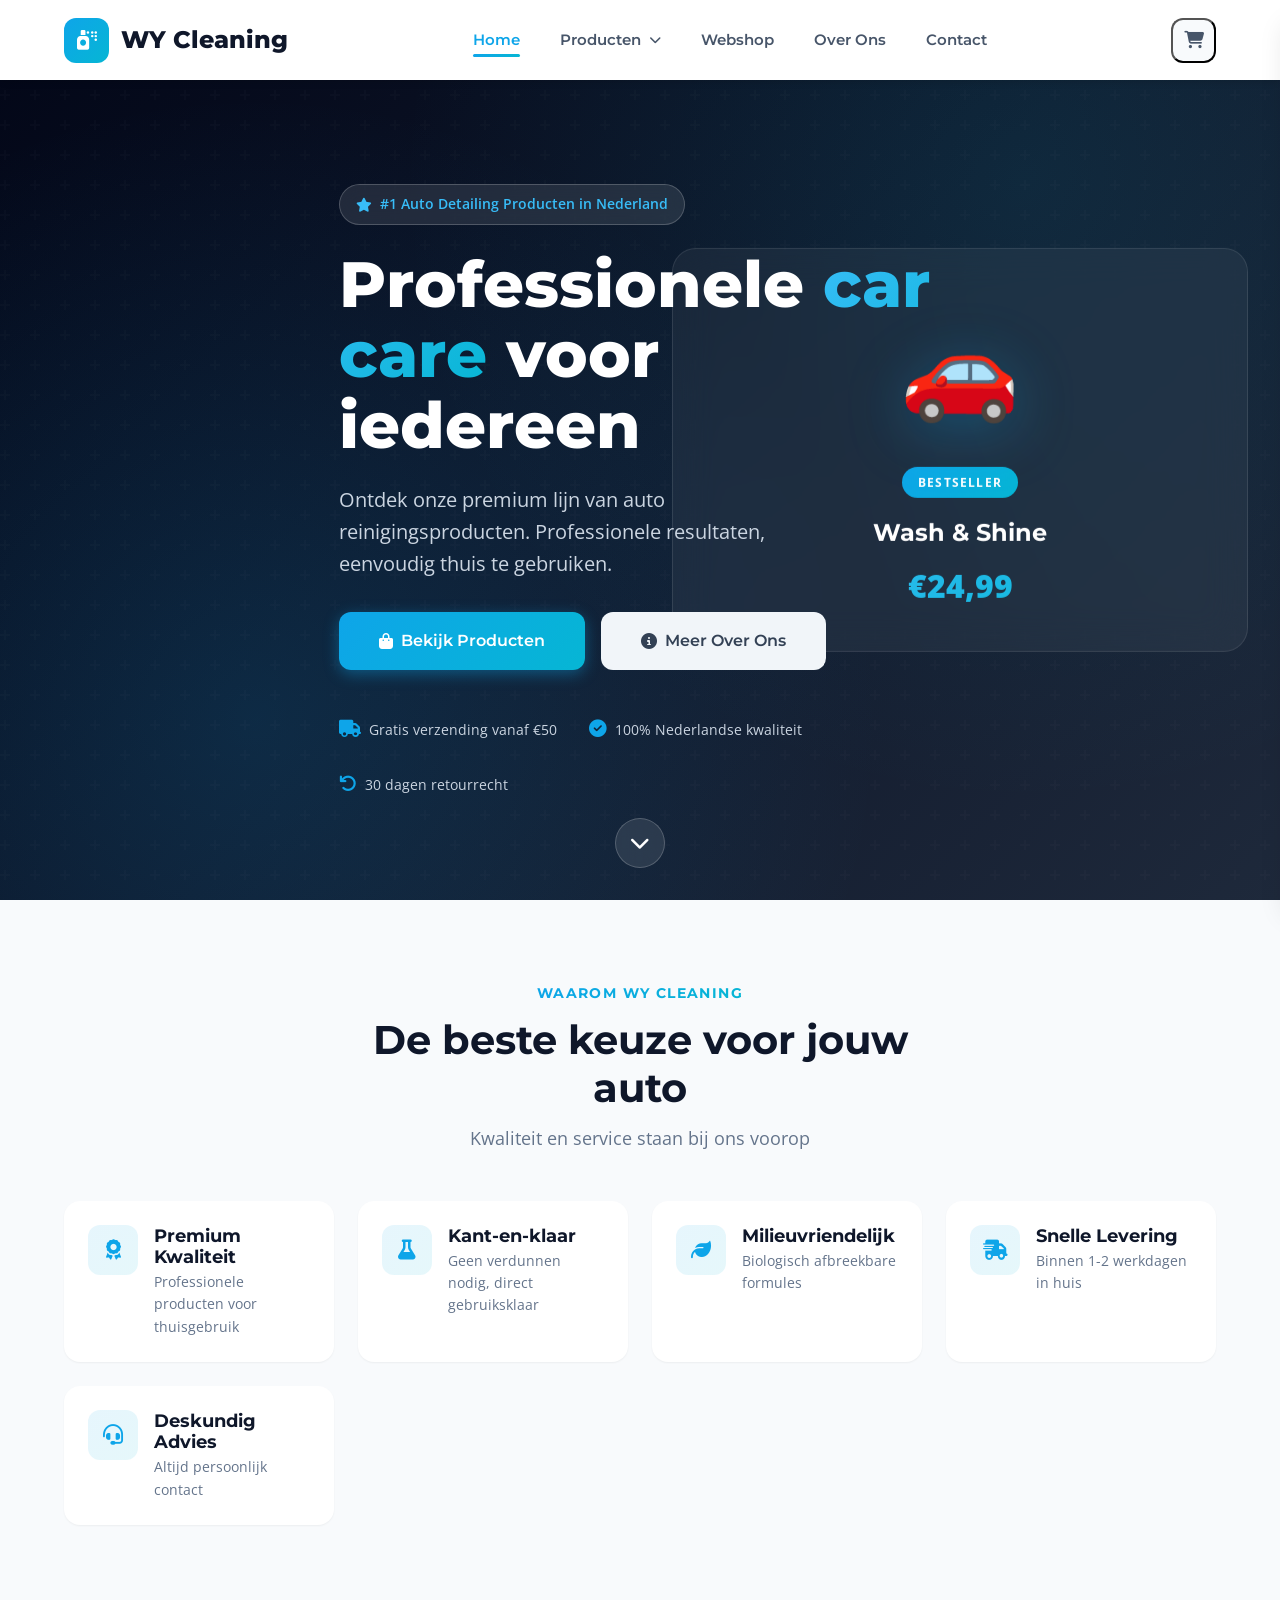
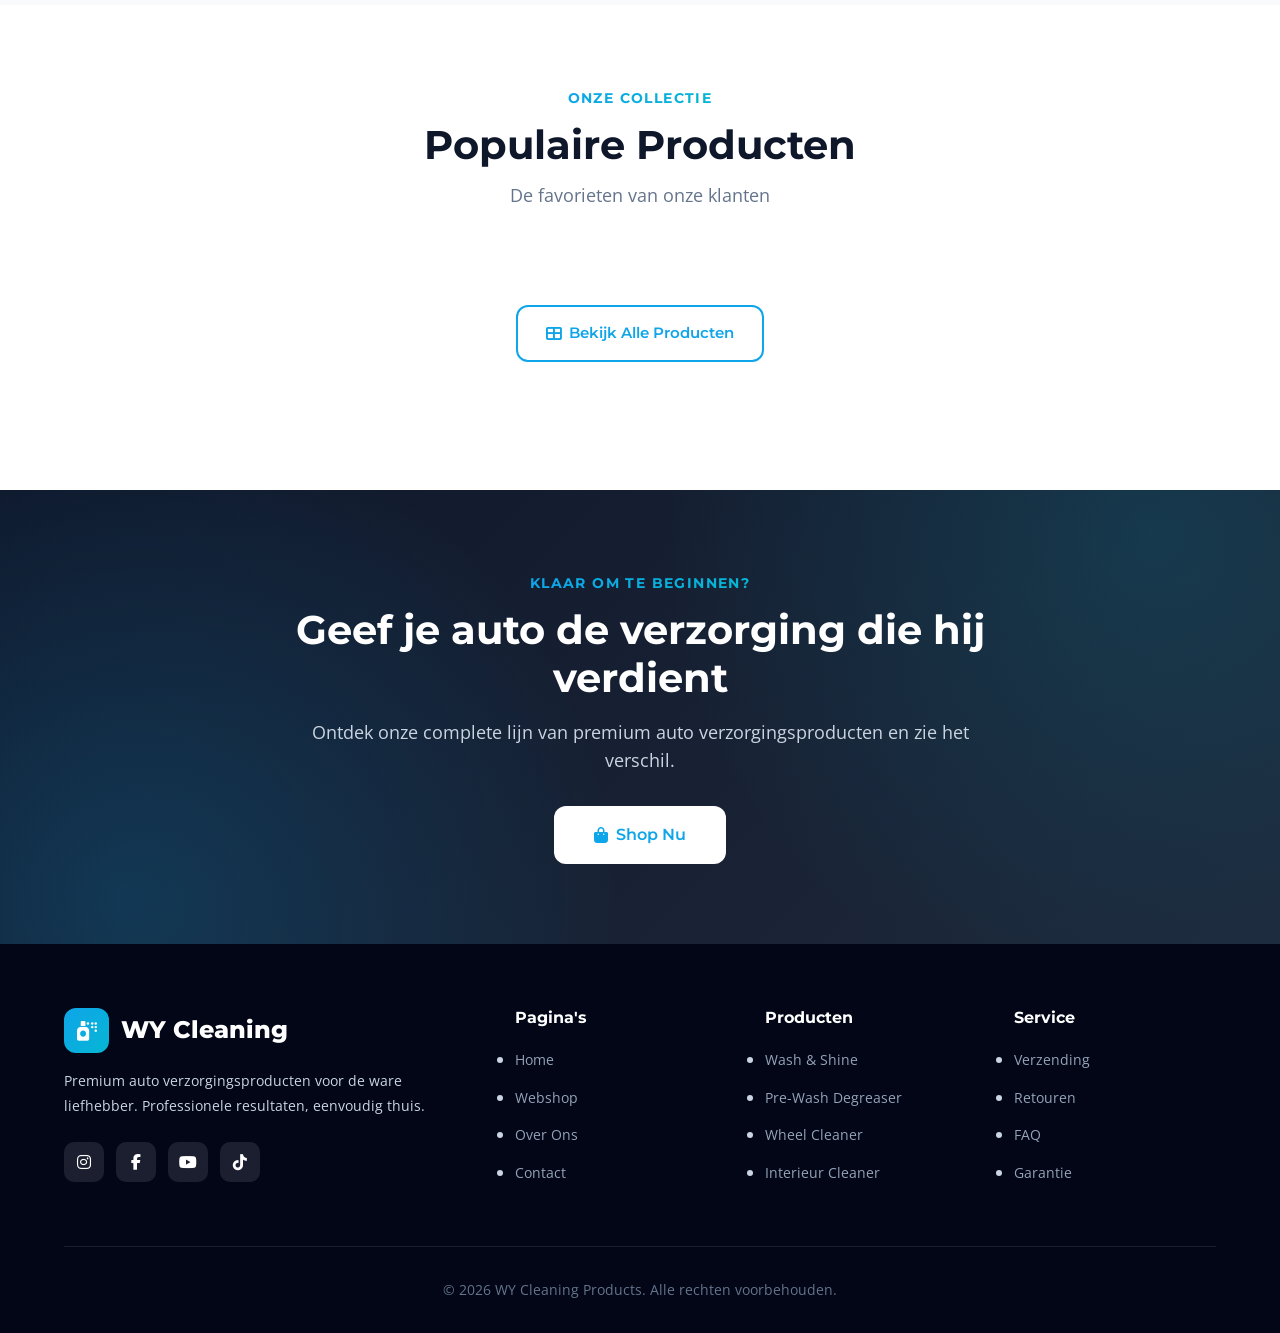
==== commit 04628b2f: "Complete redesign: Professional car detailing webshop template with modern UI, Font Awesome icons, a" ====
--- a/index.html
+++ b/index.html
@@ -3,165 +3,217 @@
 <head>
     <meta charset="UTF-8">
     <meta name="viewport" content="width=device-width, initial-scale=1.0">
-    <title>WY Cleaning Products - Premium Auto Verzorging</title>
+    <meta name="description" content="WY Cleaning Products - Premium auto reinigingsproducten voor professionele detailing resultaten.">
+    <title>WY Cleaning | Premium Auto Detailing Producten</title>
+    <link rel="preconnect" href="https://fonts.googleapis.com">
+    <link rel="preconnect" href="https://fonts.gstatic.com" crossorigin>
+    <link href="https://fonts.googleapis.com/css2?family=Montserrat:wght@400;600;700;800&family=Open+Sans:wght@400;500;600&display=swap" rel="stylesheet">
+    <link rel="stylesheet" href="https://cdnjs.cloudflare.com/ajax/libs/font-awesome/6.4.0/css/all.min.css">
     <link rel="stylesheet" href="css/styles.css">
-    <link href="https://fonts.googleapis.com/css2?family=Inter:wght@300;400;500;600;700;800&display=swap" rel="stylesheet">
 </head>
 <body>
-    <!-- Navigation -->
-    <nav class="navbar">
-        <div class="nav-container">
+    <!-- Header -->
+    <header class="header">
+        <div class="container">
+            <nav class="nav">
+                <a href="index.html" class="logo">
+                    <div class="logo-icon"><i class="fas fa-spray-can"></i></div>
+                    <span>WY Cleaning</span>
+                </a>
+                
+                <ul class="nav-menu">
+                    <li><a href="index.html" class="active">Home</a></li>
+                    <li class="has-dropdown">
+                        <a href="#" class="dropdown-toggle">Producten <i class="fas fa-chevron-down"></i></a>
+                        <ul class="dropdown-menu">
+                            <li><a href="shop.html"><i class="fas fa-car-side"></i> Exterieur</a></li>
+                            <li><a href="shop.html"><i class="fas fa-chair"></i> Interieur</a></li>
+                            <li><a href="shop.html"><i class="fas fa-shield-alt"></i> Bescherming</a></li>
+                            <li><a href="shop.html"><i class="fas fa-box-open"></i> Alle Producten</a></li>
+                        </ul>
+                    </li>
+                    <li><a href="shop.html">Webshop</a></li>
+                    <li><a href="about.html">Over Ons</a></li>
+                    <li><a href="contact.html">Contact</a></li>
+                </ul>
+                
+                <div class="nav-actions">
+                    <button class="cart-btn" id="cartBtn">
+                        <i class="fas fa-shopping-cart"></i>
+                        <span class="cart-count" id="cartCount">0</span>
+                    </button>
+                    <button class="mobile-menu-btn" id="mobileMenuBtn">
+                        <i class="fas fa-bars"></i>
+                    </button>
+                </div>
+            </nav>
+        </div>
+    </header>
+
+    <!-- Mobile Navigation -->
+    <div class="mobile-nav-overlay" id="mobileNavOverlay"></div>
+    <nav class="mobile-nav" id="mobileNav">
+        <div class="mobile-nav-header">
             <a href="index.html" class="logo">
-                <span class="logo-wy">WY</span>
-                <span class="logo-text">Cleaning</span>
+                <div class="logo-icon"><i class="fas fa-spray-can"></i></div>
+                <span>WY Cleaning</span>
             </a>
-            
-            <ul class="nav-links" id="navLinks">
-                <li><a href="index.html" class="active">Home</a></li>
-                <li><a href="shop.html">Webshop</a></li>
-                <li><a href="about.html">Over Ons</a></li>
-                <li><a href="contact.html">Contact</a></li>
-            </ul>
-            
-            <div class="nav-actions">
-                <a href="shop.html" class="cart-icon" id="cartIcon">
-                    <svg xmlns="http://www.w3.org/2000/svg" width="24" height="24" viewBox="0 0 24 24" fill="none" stroke="currentColor" stroke-width="2" stroke-linecap="round" stroke-linejoin="round"><circle cx="9" cy="21" r="1"></circle><circle cx="20" cy="21" r="1"></circle><path d="M1 1h4l2.68 13.39a2 2 0 0 0 2 1.61h9.72a2 2 0 0 0 2-1.61L23 6H6"></path></svg>
-                    <span class="cart-count" id="cartCount">0</span>
-                </a>
-                <button class="theme-toggle" id="themeToggle" aria-label="Toggle dark mode">
-                    <svg class="sun-icon" xmlns="http://www.w3.org/2000/svg" width="20" height="20" viewBox="0 0 24 24" fill="none" stroke="currentColor" stroke-width="2" stroke-linecap="round" stroke-linejoin="round"><circle cx="12" cy="12" r="5"></circle><line x1="12" y1="1" x2="12" y2="3"></line><line x1="12" y1="21" x2="12" y2="23"></line><line x1="4.22" y1="4.22" x2="5.64" y2="5.64"></line><line x1="18.36" y1="18.36" x2="19.78" y2="19.78"></line><line x1="1" y1="12" x2="3" y2="12"></line><line x1="21" y1="12" x2="23" y2="12"></line><line x1="4.22" y1="19.78" x2="5.64" y2="18.36"></line><line x1="18.36" y1="5.64" x2="19.78" y2="4.22"></line></svg>
-                    <svg class="moon-icon" xmlns="http://www.w3.org/2000/svg" width="20" height="20" viewBox="0 0 24 24" fill="none" stroke="currentColor" stroke-width="2" stroke-linecap="round" stroke-linejoin="round"><path d="M21 12.79A9 9 0 1 1 11.21 3 7 7 0 0 0 21 12.79z"></path></svg>
+            <button class="mobile-nav-close" id="mobileNavClose">
+                <i class="fas fa-times"></i>
+            </button>
+        </div>
+        <ul class="mobile-nav-menu">
+            <li><a href="index.html" class="active"><i class="fas fa-home"></i> Home</a></li>
+            <li>
+                <button class="mobile-dropdown-toggle" id="mobileDropdownToggle">
+                    Producten <i class="fas fa-chevron-down"></i>
                 </button>
-                <button class="hamburger" id="hamburger" aria-label="Menu">
-                    <span></span>
-                    <span></span>
-                    <span></span>
-                </button>
-            </div>
+                <ul class="mobile-dropdown-menu" id="mobileDropdownMenu">
+                    <li><a href="shop.html"><i class="fas fa-car-side"></i> Exterieur</a></li>
+                    <li><a href="shop.html"><i class="fas fa-chair"></i> Interieur</a></li>
+                    <li><a href="shop.html"><i class="fas fa-shield-alt"></i> Bescherming</a></li>
+                </ul>
+            </li>
+            <li><a href="shop.html"><i class="fas fa-shopping-cart"></i> Webshop</a></li>
+            <li><a href="about.html"><i class="fas fa-info-circle"></i> Over Ons</a></li>
+            <li><a href="contact.html"><i class="fas fa-envelope"></i> Contact</a></li>
+        </ul>
+        <div class="mobile-nav-footer">
+            <a href="shop.html" class="btn btn-primary btn-full">
+                <i class="fas fa-shopping-bag"></i> Bekijk Webshop
+            </a>
         </div>
     </nav>
 
     <!-- Hero Section -->
     <section class="hero">
-        <div class="hero-bg"></div>
-        <div class="hero-particles"></div>
-        <div class="hero-content">
-            <span class="hero-badge">✨ Premium Auto Verzorging</span>
-            <h1 class="hero-title">
-                <span class="gradient-text">Professionele</span>
-                <br>Auto Reiniging
-            </h1>
-            <p class="hero-subtitle">Ontdek onze premium lijn van auto reinigingsproducten. Professionele resultaten, eenvoudig thuis te gebruiken.</p>
-            <div class="hero-actions">
-                <a href="shop.html" class="btn btn-primary">
-                    <span>Bekijk Producten</span>
-                    <svg xmlns="http://www.w3.org/2000/svg" width="20" height="20" viewBox="0 0 24 24" fill="none" stroke="currentColor" stroke-width="2" stroke-linecap="round" stroke-linejoin="round"><line x1="5" y1="12" x2="19" y2="12"></line><polyline points="12 5 19 12 12 19"></polyline></svg>
-                </a>
-                <a href="about.html" class="btn btn-secondary">Meer Over Ons</a>
-            </div>
-            <div class="hero-stats">
-                <div class="stat">
-                    <span class="stat-number">6</span>
-                    <span class="stat-label">Premium Producten</span>
-                </div>
-                <div class="stat">
-                    <span class="stat-number">500+</span>
-                    <span class="stat-label">Tevreden Klanten</span>
-                </div>
-                <div class="stat">
-                    <span class="stat-number">100%</span>
-                    <span class="stat-label">Nederlands</span>
-                </div>
-            </div>
-        </div>
-        <div class="hero-visual">
-            <div class="hero-card glass">
-                <div class="hero-card-icon">🚗</div>
-                <div class="hero-card-text">
-                    <span class="hero-card-label">Bestseller</span>
-                    <span class="hero-card-name">Wash & Shine</span>
-                    <span class="hero-card-price">€24,99</span>
-                </div>
-            </div>
-        </div>
+        <div class="hero-pattern"></div>
+        <div class="container">
+            <div class="hero-content">
+                <div class="hero-badge">
+                    <i class="fas fa-star"></i> #1 Auto Detailing Producten in Nederland
+                </div>
+                <h1 class="hero-title">
+                    Professionele <span class="highlight">car care</span> voor iedereen
+                </h1>
+                <p class="hero-tagline">
+                    Ontdek onze premium lijn van auto reinigingsproducten. Professionele resultaten, eenvoudig thuis te gebruiken.
+                </p>
+                <div class="hero-buttons">
+                    <a href="shop.html" class="btn btn-primary btn-large">
+                        <i class="fas fa-shopping-bag"></i> Bekijk Producten
+                    </a>
+                    <a href="about.html" class="btn btn-secondary btn-large">
+                        <i class="fas fa-info-circle"></i> Meer Over Ons
+                    </a>
+                </div>
+                <div class="hero-trust">
+                    <div class="trust-item">
+                        <i class="fas fa-truck"></i>
+                        <span>Gratis verzending vanaf €50</span>
+                    </div>
+                    <div class="trust-item">
+                        <i class="fas fa-check-circle"></i>
+                        <span>100% Nederlandse kwaliteit</span>
+                    </div>
+                    <div class="trust-item">
+                        <i class="fas fa-undo"></i>
+                        <span>30 dagen retourrecht</span>
+                    </div>
+                </div>
+            </div>
+        </div>
+        <div class="hero-image">
+            <div class="hero-product-card">
+                <div class="hero-product-icon">🚗</div>
+                <span class="hero-product-label">Bestseller</span>
+                <div class="hero-product-name">Wash & Shine</div>
+                <div class="hero-product-price">€24,99</div>
+            </div>
+        </div>
+        <a href="#usp" class="scroll-down">
+            <i class="fas fa-chevron-down"></i>
+        </a>
     </section>
 
+    <!-- USP Section -->
+    <section class="usp-section" id="usp">
+        <div class="container">
+            <div class="section-header">
+                <span class="section-tag">Waarom WY Cleaning</span>
+                <h2 class="section-title">De beste keuze voor jouw auto</h2>
+                <p class="section-subtitle">Kwaliteit en service staan bij ons voorop</p>
+            </div>
+            <div class="usp-grid">
+                <div class="usp-card">
+                    <i class="fas fa-award"></i>
+                    <div>
+                        <h3>Premium Kwaliteit</h3>
+                        <p>Professionele producten voor thuisgebruik</p>
+                    </div>
+                </div>
+                <div class="usp-card">
+                    <i class="fas fa-flask"></i>
+                    <div>
+                        <h3>Kant-en-klaar</h3>
+                        <p>Geen verdunnen nodig, direct gebruiksklaar</p>
+                    </div>
+                </div>
+                <div class="usp-card">
+                    <i class="fas fa-leaf"></i>
+                    <div>
+                        <h3>Milieuvriendelijk</h3>
+                        <p>Biologisch afbreekbare formules</p>
+                    </div>
+                </div>
+                <div class="usp-card">
+                    <i class="fas fa-shipping-fast"></i>
+                    <div>
+                        <h3>Snelle Levering</h3>
+                        <p>Binnen 1-2 werkdagen in huis</p>
+                    </div>
+                </div>
+                <div class="usp-card">
+                    <i class="fas fa-headset"></i>
+                    <div>
+                        <h3>Deskundig Advies</h3>
+                        <p>Altijd persoonlijk contact</p>
+                    </div>
+                </div>
+            </div>
+        </div>
+    </section>
+
     <!-- Featured Products -->
-    <section class="featured-section">
+    <section class="products-section">
         <div class="container">
             <div class="section-header">
-                <span class="section-badge">Onze Collectie</span>
+                <span class="section-tag">Onze Collectie</span>
                 <h2 class="section-title">Populaire Producten</h2>
                 <p class="section-subtitle">De favorieten van onze klanten</p>
             </div>
-            
             <div class="products-grid" id="featuredProducts">
-                <!-- Products will be loaded by JavaScript -->
-            </div>
-            
-            <div class="section-footer">
+                <!-- Products loaded by JS -->
+            </div>
+            <div class="section-header" style="margin-top: 3rem;">
                 <a href="shop.html" class="btn btn-outline">
-                    <span>Bekijk Alle Producten</span>
-                    <svg xmlns="http://www.w3.org/2000/svg" width="18" height="18" viewBox="0 0 24 24" fill="none" stroke="currentColor" stroke-width="2" stroke-linecap="round" stroke-linejoin="round"><line x1="5" y1="12" x2="19" y2="12"></line><polyline points="12 5 19 12 12 19"></polyline></svg>
+                    <i class="fas fa-th-large"></i> Bekijk Alle Producten
                 </a>
-            </div>
-        </div>
-    </section>
-
-    <!-- Features Section -->
-    <section class="features-section">
-        <div class="container">
-            <div class="section-header">
-                <span class="section-badge">Waarom WY?</span>
-                <h2 class="section-title">Waarom Kiezen Voor Ons?</h2>
-            </div>
-            
-            <div class="features-grid">
-                <div class="feature-card">
-                    <div class="feature-icon">
-                        <svg xmlns="http://www.w3.org/2000/svg" width="32" height="32" viewBox="0 0 24 24" fill="none" stroke="currentColor" stroke-width="2" stroke-linecap="round" stroke-linejoin="round"><path d="M12 22s8-4 8-10V5l-8-3-8 3v7c0 6 8 10 8 10z"></path></svg>
-                    </div>
-                    <h3>Premium Kwaliteit</h3>
-                    <p>Alleen de beste ingrediënten voor professionele resultaten</p>
-                </div>
-                
-                <div class="feature-card">
-                    <div class="feature-icon">
-                        <svg xmlns="http://www.w3.org/2000/svg" width="32" height="32" viewBox="0 0 24 24" fill="none" stroke="currentColor" stroke-width="2" stroke-linecap="round" stroke-linejoin="round"><path d="M21 16V8a2 2 0 0 0-1-1.73l-7-4a2 2 0 0 0-2 0l-7 4A2 2 0 0 0 3 8v8a2 2 0 0 0 1 1.73l7 4a2 2 0 0 0 2 0l7-4A2 2 0 0 0 21 16z"></path><polyline points="3.27 6.96 12 12.01 20.73 6.96"></polyline><line x1="12" y1="22.08" x2="12" y2="12"></line></svg>
-                    </div>
-                    <h3>Gratis Verzending</h3>
-                    <p>Vanaf €50,- gratis verzending binnen Nederland</p>
-                </div>
-                
-                <div class="feature-card">
-                    <div class="feature-icon">
-                        <svg xmlns="http://www.w3.org/2000/svg" width="32" height="32" viewBox="0 0 24 24" fill="none" stroke="currentColor" stroke-width="2" stroke-linecap="round" stroke-linejoin="round"><line x1="12" y1="1" x2="12" y2="23"></line><path d="M17 5H9.5a3.5 3.5 0 0 0 0 7h5a3.5 3.5 0 0 1 0 7H6"></path></svg>
-                    </div>
-                    <h3>Prijs-Kwaliteit</h3>
-                    <p>Professionele producten tegen eerlijke prijzen</p>
-                </div>
-                
-                <div class="feature-card">
-                    <div class="feature-icon">
-                        <svg xmlns="http://www.w3.org/2000/svg" width="32" height="32" viewBox="0 0 24 24" fill="none" stroke="currentColor" stroke-width="2" stroke-linecap="round" stroke-linejoin="round"><path d="M14 9V5a3 3 0 0 0-3-3l-4 9v11h11.28a2 2 0 0 0 2-1.7l1.38-9a2 2 0 0 0-2-2.3zM7 22H4a2 2 0 0 1-2-2v-7a2 2 0 0 1 2-2h3"></path></svg>
-                    </div>
-                    <h3>Nederlands Merk</h3>
-                    <p>Ontwikkeld en geproduceerd in Nederland</p>
-                </div>
             </div>
         </div>
     </section>
 
     <!-- CTA Section -->
     <section class="cta-section">
-        <div class="cta-bg"></div>
-        <div class="container">
-            <div class="cta-content glass">
-                <h2>Klaar Om Je Auto Te laten Stralen?</h2>
-                <p>Ontdek onze complete lijn van premium auto verzorgingsproducten</p>
-                <a href="shop.html" class="btn btn-primary btn-lg">
-                    <span>Shop Nu</span>
-                    <svg xmlns="http://www.w3.org/2000/svg" width="20" height="20" viewBox="0 0 24 24" fill="none" stroke="currentColor" stroke-width="2" stroke-linecap="round" stroke-linejoin="round"><line x1="5" y1="12" x2="19" y2="12"></line><polyline points="12 5 19 12 12 19"></polyline></svg>
+        <div class="container">
+            <div class="cta-content">
+                <span class="section-tag" style="color: var(--accent-light);">Klaar om te beginnen?</span>
+                <h2 class="section-title">Geef je auto de verzorging die hij verdient</h2>
+                <p class="section-subtitle" style="color: var(--gray-300);">
+                    Ontdek onze complete lijn van premium auto verzorgingsproducten en zie het verschil.
+                </p>
+                <a href="shop.html" class="btn btn-white btn-large">
+                    <i class="fas fa-shopping-bag"></i> Shop Nu
                 </a>
             </div>
         </div>
@@ -173,25 +225,19 @@
             <div class="footer-grid">
                 <div class="footer-brand">
                     <a href="index.html" class="logo">
-                        <span class="logo-wy">WY</span>
-                        <span class="logo-text">Cleaning</span>
+                        <div class="logo-icon"><i class="fas fa-spray-can"></i></div>
+                        <span>WY Cleaning</span>
                     </a>
                     <p>Premium auto verzorgingsproducten voor de ware liefhebber. Professionele resultaten, eenvoudig thuis.</p>
                     <div class="social-links">
-                        <a href="#" aria-label="Instagram">
-                            <svg xmlns="http://www.w3.org/2000/svg" width="20" height="20" viewBox="0 0 24 24" fill="none" stroke="currentColor" stroke-width="2" stroke-linecap="round" stroke-linejoin="round"><rect x="2" y="2" width="20" height="20" rx="5" ry="5"></rect><path d="M16 11.37A4 4 0 1 1 12.63 8 4 4 0 0 1 16 11.37z"></path><line x1="17.5" y1="6.5" x2="17.51" y2="6.5"></line></svg>
-                        </a>
-                        <a href="#" aria-label="Facebook">
-                            <svg xmlns="http://www.w3.org/2000/svg" width="20" height="20" viewBox="0 0 24 24" fill="none" stroke="currentColor" stroke-width="2" stroke-linecap="round" stroke-linejoin="round"><path d="M18 2h-3a5 5 0 0 0-5 5v3H7v4h3v8h4v-8h3l1-4h-4V7a1 1 0 0 1 1-1h3z"></path></svg>
-                        </a>
-                        <a href="#" aria-label="YouTube">
-                            <svg xmlns="http://www.w3.org/2000/svg" width="20" height="20" viewBox="0 0 24 24" fill="none" stroke="currentColor" stroke-width="2" stroke-linecap="round" stroke-linejoin="round"><path d="M22.54 6.42a2.78 2.78 0 0 0-1.94-2C18.88 4 12 4 12 4s-6.88 0-8.6.46a2.78 2.78 0 0 0-1.94 2A29 29 0 0 0 1 11.75a29 29 0 0 0 .46 5.33A2.78 2.78 0 0 0 3.4 19c1.72.46 8.6.46 8.6.46s6.88 0 8.6-.46a2.78 2.78 0 0 0 1.94-2 29 29 0 0 0 .46-5.33 29 29 0 0 0-.46-5.33z"></path><polygon points="9.75 15.02 15.5 11.75 9.75 8.48 9.75 15.02"></polygon></svg>
-                        </a>
-                    </div>
-                </div>
-                
+                        <a href="#" class="social-link"><i class="fab fa-instagram"></i></a>
+                        <a href="#" class="social-link"><i class="fab fa-facebook-f"></i></a>
+                        <a href="#" class="social-link"><i class="fab fa-youtube"></i></a>
+                        <a href="#" class="social-link"><i class="fab fa-tiktok"></i></a>
+                    </div>
+                </div>
                 <div class="footer-links">
-                    <h4>Pagina's</h4>
+                    <h4 class="footer-title">Pagina's</h4>
                     <ul>
                         <li><a href="index.html">Home</a></li>
                         <li><a href="shop.html">Webshop</a></li>
@@ -199,9 +245,17 @@
                         <li><a href="contact.html">Contact</a></li>
                     </ul>
                 </div>
-                
                 <div class="footer-links">
-                    <h4>Service</h4>
+                    <h4 class="footer-title">Producten</h4>
+                    <ul>
+                        <li><a href="shop.html">Wash & Shine</a></li>
+                        <li><a href="shop.html">Pre-Wash Degreaser</a></li>
+                        <li><a href="shop.html">Wheel Cleaner</a></li>
+                        <li><a href="shop.html">Interieur Cleaner</a></li>
+                    </ul>
+                </div>
+                <div class="footer-links">
+                    <h4 class="footer-title">Service</h4>
                     <ul>
                         <li><a href="#">Verzending</a></li>
                         <li><a href="#">Retouren</a></li>
@@ -209,55 +263,39 @@
                         <li><a href="#">Garantie</a></li>
                     </ul>
                 </div>
-                
-                <div class="footer-contact">
-                    <h4>Contact</h4>
-                    <ul>
-                        <li>
-                            <svg xmlns="http://www.w3.org/2000/svg" width="18" height="18" viewBox="0 0 24 24" fill="none" stroke="currentColor" stroke-width="2" stroke-linecap="round" stroke-linejoin="round"><path d="M4 4h16c1.1 0 2 .9 2 2v12c0 1.1-.9 2-2 2H4c-1.1 0-2-.9-2-2V6c0-1.1.9-2 2-2z"></path><polyline points="22,6 12,13 2,6"></polyline></svg>
-                            <span>info@wycleaning.nl</span>
-                        </li>
-                        <li>
-                            <svg xmlns="http://www.w3.org/2000/svg" width="18" height="18" viewBox="0 0 24 24" fill="none" stroke="currentColor" stroke-width="2" stroke-linecap="round" stroke-linejoin="round"><path d="M21 10c0 7-9 13-9 13s-9-6-9-13a9 9 0 0 1 18 0z"></path><circle cx="12" cy="10" r="3"></circle></svg>
-                            <span>Nederland</span>
-                        </li>
-                    </ul>
-                </div>
-            </div>
-            
+            </div>
             <div class="footer-bottom">
                 <p>&copy; 2026 WY Cleaning Products. Alle rechten voorbehouden.</p>
-                <div class="payment-methods">
-                    <span class="payment-icon">💳</span>
-                    <span class="payment-icon">🟦</span>
-                    <span class="payment-icon">🟧</span>
-                </div>
             </div>
         </div>
     </footer>
 
-    <!-- Shopping Cart Sidebar -->
+    <!-- Cart Sidebar -->
     <div class="cart-overlay" id="cartOverlay"></div>
     <aside class="cart-sidebar" id="cartSidebar">
         <div class="cart-header">
-            <h3>Winkelwagen</h3>
-            <button class="cart-close" id="cartClose" aria-label="Sluit winkelwagen">
-                <svg xmlns="http://www.w3.org/2000/svg" width="24" height="24" viewBox="0 0 24 24" fill="none" stroke="currentColor" stroke-width="2" stroke-linecap="round" stroke-linejoin="round"><line x1="18" y1="6" x2="6" y2="18"></line><line x1="6" y1="6" x2="18" y2="18"></line></svg>
+            <h3><i class="fas fa-shopping-cart"></i> Winkelwagen</h3>
+            <button class="cart-close" id="cartClose">
+                <i class="fas fa-times"></i>
             </button>
         </div>
         <div class="cart-items" id="cartItems">
-            <!-- Cart items will be loaded here -->
+            <!-- Cart items loaded by JS -->
         </div>
         <div class="cart-footer">
             <div class="cart-total">
                 <span>Totaal</span>
                 <span class="cart-total-price" id="cartTotal">€0,00</span>
             </div>
-            <button class="btn btn-primary btn-full">Afrekenen</button>
-            <button class="btn btn-text" id="continueShopping">Verder winkelen</button>
+            <button class="btn btn-primary btn-full">
+                <i class="fas fa-credit-card"></i> Afrekenen
+            </button>
+            <button class="btn btn-secondary btn-full" id="continueShopping" style="margin-top: 0.5rem;">
+                Verder winkelen
+            </button>
         </div>
     </aside>
 
     <script src="js/main.js"></script>
 </body>
-</html>+</html>
--- a/css/styles.css
+++ b/css/styles.css
@@ -1,346 +1,211 @@
 /* ========================================
-   WY Cleaning Products - Modern Stylesheet
+   WY CLEANING PRODUCTS - PROFESSIONAL
+   Car Detailing Webshop Template
    ======================================== */
 
 :root {
-    --primary: #2563eb;
-    --primary-dark: #1d4ed8;
-    --primary-light: #3b82f6;
-    --accent: #06b6d4;
-    
-    --bg-primary: #ffffff;
-    --bg-secondary: #f8fafc;
-    --bg-tertiary: #f1f5f9;
-    --bg-card: rgba(255, 255, 255, 0.8);
-    
-    --text-primary: #0f172a;
-    --text-secondary: #475569;
-    --text-muted: #94a3b8;
-    
-    --border-color: #e2e8f0;
-    --shadow-sm: 0 1px 2px 0 rgb(0 0 0 / 0.05);
-    --shadow-md: 0 4px 6px -1px rgb(0 0 0 / 0.1);
-    --shadow-lg: 0 10px 15px -3px rgb(0 0 0 / 0.1);
-    --shadow-xl: 0 20px 25px -5px rgb(0 0 0 / 0.1);
-    
-    --gradient-hero: linear-gradient(135deg, #667eea 0%, #764ba2 100%);
-    --gradient-primary: linear-gradient(135deg, #2563eb 0%, #06b6d4 100%);
-    
-    --radius-sm: 0.375rem;
-    --radius-md: 0.5rem;
-    --radius-lg: 0.75rem;
-    --radius-xl: 1rem;
-    --radius-2xl: 1.5rem;
-    
-    --transition-fast: 150ms ease;
-    --transition-base: 250ms ease;
-    
-    --font-sans: 'Inter', system-ui, sans-serif;
-    --header-height: 4rem;
+    --primary: #0f172a; --primary-dark: #020617; --primary-light: #1e293b;
+    --accent: #0ea5e9; --accent-dark: #0284c7; --accent-light: #38bdf8; --cyan: #06b6d4;
+    --white: #ffffff; --gray-50: #f8fafc; --gray-100: #f1f5f9; --gray-200: #e2e8f0;
+    --gray-300: #cbd5e1; --gray-400: #94a3b8; --gray-500: #64748b; --gray-600: #475569;
+    --gray-700: #334155; --gray-800: #1e293b; --gray-900: #0f172a;
+    --success: #10b981; --error: #ef4444; --warning: #f59e0b;
+    --font-heading: 'Montserrat', sans-serif; --font-body: 'Open Sans', sans-serif;
+    --shadow-sm: 0 1px 2px 0 rgb(0 0 0 / 0.05); --shadow-md: 0 4px 6px -1px rgb(0 0 0 / 0.1);
+    --shadow-lg: 0 10px 15px -3px rgb(0 0 0 / 0.1); --shadow-xl: 0 20px 25px -5px rgb(0 0 0 / 0.1);
+    --transition-fast: 0.15s ease; --transition-base: 0.3s ease;
 }
 
-[data-theme="dark"] {
-    --bg-primary: #0f172a;
-    --bg-secondary: #1e293b;
-    --bg-tertiary: #334155;
-    --bg-card: rgba(30, 41, 59, 0.8);
-    --text-primary: #f8fafc;
-    --text-secondary: #cbd5e1;
-    --text-muted: #64748b;
-    --border-color: #334155;
-}
-
-*, *::before, *::after { box-sizing: border-box; margin: 0; padding: 0; }
+*, *::before, *::after { margin: 0; padding: 0; box-sizing: border-box; }
 html { scroll-behavior: smooth; }
-body {
-    font-family: var(--font-sans);
-    background: var(--bg-primary);
-    color: var(--text-primary);
-    line-height: 1.6;
-    min-height: 100vh;
-}
-a { color: inherit; text-decoration: none; }
-button { font-family: inherit; cursor: pointer; border: none; background: none; }
-ul { list-style: none; }
-
-.container { width: 100%; max-width: 1280px; margin: 0 auto; padding: 0 1.5rem; }
-
-/* Navbar */
-.navbar {
-    position: fixed; top: 0; left: 0; right: 0;
-    height: var(--header-height);
-    background: var(--bg-card);
-    backdrop-filter: blur(12px);
-    border-bottom: 1px solid var(--border-color);
-    z-index: 1000;
-}
-.nav-container {
-    display: flex; align-items: center; justify-content: space-between;
-    height: 100%; max-width: 1280px; margin: 0 auto; padding: 0 1.5rem;
-}
-.logo { display: flex; align-items: center; gap: 0.5rem; font-weight: 800; font-size: 1.5rem; }
-.logo-wy {
-    background: var(--gradient-primary);
-    -webkit-background-clip: text; -webkit-text-fill-color: transparent; background-clip: text;
-}
-.nav-links { display: flex; align-items: center; gap: 2rem; }
-.nav-links a { font-weight: 500; color: var(--text-secondary); transition: color 0.15s; position: relative; }
-.nav-links a:hover, .nav-links a.active { color: var(--primary); }
-.nav-links a::after {
-    content: ''; position: absolute; bottom: -4px; left: 0;
-    width: 0; height: 2px; background: var(--gradient-primary); transition: width 0.25s;
-}
-.nav-links a:hover::after, .nav-links a.active::after { width: 100%; }
-.nav-actions { display: flex; align-items: center; gap: 1rem; }
-
-.cart-icon { position: relative; padding: 0.5rem; color: var(--text-secondary); }
-.cart-icon:hover { color: var(--primary); }
-.cart-count {
-    position: absolute; top: -2px; right: -2px;
-    background: var(--gradient-primary); color: white; font-size: 0.75rem; font-weight: 600;
-    width: 1.25rem; height: 1.25rem; border-radius: 50%;
-    display: flex; align-items: center; justify-content: center;
-}
-
-.theme-toggle { padding: 0.5rem; color: var(--text-secondary); border-radius: var(--radius-md); }
-.theme-toggle:hover { background: var(--bg-tertiary); color: var(--text-primary); }
-.theme-toggle .moon-icon { display: none; }
-[data-theme="dark"] .theme-toggle .sun-icon { display: none; }
-[data-theme="dark"] .theme-toggle .moon-icon { display: block; }
-
-.hamburger { display: none; flex-direction: column; gap: 5px; padding: 0.5rem; }
-.hamburger span { display: block; width: 24px; height: 2px; background: var(--text-primary); }
+body { font-family: var(--font-body); font-size: 16px; line-height: 1.6; color: var(--gray-700); background: var(--white); }
+.container { max-width: 1200px; margin: 0 auto; padding: 0 1.5rem; }
+h1, h2, h3, h4, h5, h6 { font-family: var(--font-heading); font-weight: 700; line-height: 1.2; color: var(--primary); }
+a { text-decoration: none; color: inherit; transition: color var(--transition-fast); }
+
+/* Header */
+.header { position: fixed; top: 0; left: 0; right: 0; background: var(--white); box-shadow: var(--shadow-md); z-index: 1000; height: 80px; }
+.nav { display: flex; align-items: center; justify-content: space-between; height: 80px; }
+.logo { display: flex; align-items: center; gap: 0.75rem; font-family: var(--font-heading); font-size: 1.5rem; font-weight: 800; color: var(--primary); }
+.logo-icon { width: 45px; height: 45px; background: linear-gradient(135deg, var(--accent) 0%, var(--cyan) 100%); border-radius: 12px; display: flex; align-items: center; justify-content: center; color: white; font-size: 1.25rem; }
+
+/* Nav Menu */
+.nav-menu { display: flex; align-items: center; gap: 2.5rem; list-style: none; }
+.nav-menu a { font-family: var(--font-heading); font-weight: 600; font-size: 0.95rem; color: var(--gray-600); padding: 0.5rem 0; position: relative; }
+.nav-menu a:hover, .nav-menu a.active { color: var(--accent); }
+.nav-menu a.active::after { content: ''; position: absolute; bottom: 0; left: 0; right: 0; height: 3px; background: linear-gradient(90deg, var(--accent) 0%, var(--cyan) 100%); border-radius: 3px; }
+
+/* Dropdown */
+.has-dropdown { position: relative; }
+.dropdown-toggle { display: flex; align-items: center; gap: 0.5rem; cursor: pointer; }
+.dropdown-toggle i { font-size: 0.75rem; transition: transform var(--transition-fast); }
+.has-dropdown:hover .dropdown-toggle i { transform: rotate(180deg); }
+.dropdown-menu { position: absolute; top: 100%; left: 0; background: var(--white); box-shadow: var(--shadow-xl); border-radius: 12px; padding: 0.75rem 0; min-width: 260px; margin-top: 0.5rem; opacity: 0; visibility: hidden; transform: translateY(-10px); transition: all var(--transition-fast); list-style: none; }
+.has-dropdown:hover .dropdown-menu { opacity: 1; visibility: visible; transform: translateY(0); }
+.dropdown-menu li a { display: flex; align-items: center; gap: 0.75rem; padding: 0.75rem 1.25rem; font-size: 0.9rem; color: var(--gray-600); }
+.dropdown-menu li a:hover { background: var(--gray-50); color: var(--accent); }
+.dropdown-menu li a i { width: 24px; text-align: center; color: var(--accent); }
+
+/* Nav Actions */
+.nav-actions { display: flex; align-items: center; gap: 1.25rem; }
+.cart-btn { position: relative; width: 45px; height: 45px; background: var(--gray-50); border-radius: 12px; display: flex; align-items: center; justify-content: center; color: var(--gray-600); font-size: 1.1rem; transition: all var(--transition-fast); }
+.cart-btn:hover { background: var(--accent); color: white; transform: translateY(-2px); }
+.cart-count { position: absolute; top: -5px; right: -5px; background: linear-gradient(135deg, var(--accent) 0%, var(--cyan) 100%); color: white; font-size: 0.7rem; font-weight: 700; width: 20px; height: 20px; border-radius: 50%; display: flex; align-items: center; justify-content: center; }
+
+.mobile-menu-btn { display: none; width: 45px; height: 45px; background: var(--gray-50); border-radius: 12px; font-size: 1.25rem; color: var(--gray-600); }
+.mobile-menu-btn:hover { background: var(--accent); color: white; }
+
+/* Mobile Nav */
+.mobile-nav { position: fixed; top: 0; right: -100%; width: 320px; max-width: 90%; height: 100vh; background: var(--white); box-shadow: var(--shadow-xl); z-index: 2000; transition: right var(--transition-base); display: flex; flex-direction: column; }
+.mobile-nav.active { right: 0; }
+.mobile-nav-header { display: flex; align-items: center; justify-content: space-between; padding: 1.25rem; border-bottom: 1px solid var(--gray-100); }
+.mobile-nav-close { width: 40px; height: 40px; background: var(--gray-50); border-radius: 10px; font-size: 1.25rem; color: var(--gray-600); }
+.mobile-nav-menu { flex: 1; padding: 1rem 0; overflow-y: auto; list-style: none; }
+.mobile-nav-menu li a { display: flex; align-items: center; gap: 1rem; padding: 1rem 1.5rem; font-weight: 600; color: var(--gray-700); border-left: 4px solid transparent; }
+.mobile-nav-menu li a:hover, .mobile-nav-menu li a.active { background: var(--gray-50); color: var(--accent); border-left-color: var(--accent); }
+.mobile-nav-menu li a i { width: 24px; text-align: center; color: var(--accent); }
+.mobile-dropdown-toggle { display: flex; align-items: center; justify-content: space-between; width: 100%; padding: 1rem 1.5rem; font-family: var(--font-heading); font-weight: 600; font-size: 1rem; color: var(--gray-700); background: none; border-left: 4px solid transparent; }
+.mobile-dropdown-toggle i { transition: transform var(--transition-fast); }
+.mobile-dropdown-toggle.active i { transform: rotate(180deg); }
+.mobile-dropdown-menu { display: none; background: var(--gray-50); list-style: none; }
+.mobile-dropdown-menu.active { display: block; }
+.mobile-dropdown-menu li a { padding-left: 3rem; font-size: 0.9rem; border-left: none; }
+.mobile-nav-footer { padding: 1.25rem; border-top: 1px solid var(--gray-100); }
+.mobile-nav-overlay { position: fixed; inset: 0; background: rgba(0,0,0,0.5); z-index: 1999; opacity: 0; visibility: hidden; transition: all var(--transition-fast); }
+.mobile-nav-overlay.active { opacity: 1; visibility: visible; }
+
+/* Buttons */
+.btn { display: inline-flex; align-items: center; justify-content: center; gap: 0.5rem; font-family: var(--font-heading); font-weight: 600; font-size: 0.95rem; padding: 0.875rem 1.75rem; border-radius: 12px; border: none; cursor: pointer; transition: all var(--transition-fast); }
+.btn-primary { background: linear-gradient(135deg, var(--accent) 0%, var(--cyan) 100%); color: white; box-shadow: 0 4px 15px rgba(14, 165, 233, 0.4); }
+.btn-primary:hover { transform: translateY(-2px); box-shadow: 0 8px 25px rgba(14, 165, 233, 0.5); }
+.btn-secondary { background: var(--gray-100); color: var(--gray-700); }
+.btn-secondary:hover { background: var(--gray-200); transform: translateY(-2px); }
+.btn-outline { background: transparent; color: var(--accent); border: 2px solid var(--accent); }
+.btn-outline:hover { background: var(--accent); color: white; }
+.btn-white { background: white; color: var(--accent); }
+.btn-white:hover { background: var(--gray-50); transform: translateY(-2px); }
+.btn-large { padding: 1rem 2.5rem; font-size: 1rem; }
+.btn-full { width: 100%; }
 
 /* Hero */
-.hero {
-    min-height: 100vh; display: flex; align-items: center; position: relative;
-    padding: calc(var(--header-height) + 2rem) 1.5rem 4rem; overflow: hidden;
-}
-.hero-bg { position: absolute; inset: 0; background: var(--gradient-hero); opacity: 0.05; }
-.hero-particles {
-    position: absolute; inset: 0;
-    background-image: 
-        radial-gradient(circle at 20% 80%, rgba(37, 99, 235, 0.1) 0%, transparent 50%),
-        radial-gradient(circle at 80% 20%, rgba(6, 182, 212, 0.1) 0%, transparent 50%);
-}
-.hero-content { flex: 1; max-width: 600px; position: relative; z-index: 1; }
-.hero-badge {
-    display: inline-flex; align-items: center; gap: 0.5rem;
-    background: var(--bg-card); border: 1px solid var(--border-color);
-    padding: 0.5rem 1rem; border-radius: 9999px; font-size: 0.875rem; font-weight: 500;
-    color: var(--text-secondary); margin-bottom: 1.5rem;
-}
-.hero-title { font-size: clamp(2.5rem, 5vw, 4rem); font-weight: 800; line-height: 1.1; margin-bottom: 1.5rem; }
-.gradient-text {
-    background: var(--gradient-primary);
-    -webkit-background-clip: text; -webkit-text-fill-color: transparent; background-clip: text;
-}
-.hero-subtitle { font-size: 1.125rem; color: var(--text-secondary); margin-bottom: 2rem; max-width: 480px; }
-.hero-actions { display: flex; gap: 1rem; margin-bottom: 3rem; flex-wrap: wrap; }
-.hero-stats { display: flex; gap: 2.5rem; }
-.stat { display: flex; flex-direction: column; }
-.stat-number {
-    font-size: 2rem; font-weight: 800;
-    background: var(--gradient-primary); -webkit-background-clip: text; -webkit-text-fill-color: transparent;
-}
-.stat-label { font-size: 0.875rem; color: var(--text-muted); }
-.hero-visual { flex: 1; display: flex; justify-content: center; align-items: center; position: relative; }
-.hero-card {
-    background: linear-gradient(135deg, rgba(255,255,255,0.1) 0%, rgba(255,255,255,0.05) 100%);
-    backdrop-filter: blur(20px); border: 1px solid rgba(255,255,255,0.2);
-    border-radius: var(--radius-2xl); padding: 2rem; text-align: center;
-    animation: float 6s ease-in-out infinite;
-}
+.hero { min-height: 100vh; background: linear-gradient(135deg, var(--primary-dark) 0%, var(--primary) 50%, var(--primary-light) 100%); position: relative; display: flex; align-items: center; padding-top: 80px; overflow: hidden; }
+.hero::before { content: ''; position: absolute; inset: 0; background: radial-gradient(circle at 20% 80%, rgba(14, 165, 233, 0.15) 0%, transparent 50%), radial-gradient(circle at 80% 20%, rgba(6, 182, 212, 0.1) 0%, transparent 50%); }
+.hero-pattern { position: absolute; inset: 0; background-image: url("data:image/svg+xml,%3Csvg width='60' height='60' viewBox='0 0 60 60' xmlns='http://www.w3.org/2000/svg'%3E%3Cg fill='none' fill-rule='evenodd'%3E%3Cg fill='%23ffffff' fill-opacity='0.03'%3E%3Cpath d='M36 34v-4h-2v4h-4v2h4v4h2v-4h4v-2h-4zm0-30V0h-2v4h-4v2h4v4h2V6h4V4h-4zM6 34v-4H4v4H0v2h4v4h2v-4h4v-2H6zM6 4V0H4v4H0v2h4v4h2V6h4V4H6z'/%3E%3C/g%3E%3C/g%3E%3C/svg%3E"); opacity: 0.5; }
+.hero-content { position: relative; z-index: 1; max-width: 650px; padding: 4rem 1.5rem; }
+.hero-badge { display: inline-flex; align-items: center; gap: 0.5rem; background: rgba(255,255,255,0.1); backdrop-filter: blur(10px); border: 1px solid rgba(255,255,255,0.2); padding: 0.5rem 1rem; border-radius: 50px; font-size: 0.875rem; font-weight: 600; color: var(--accent-light); margin-bottom: 1.5rem; }
+.hero-title { font-size: clamp(2.5rem, 5vw, 4rem); font-weight: 800; color: white; line-height: 1.1; margin-bottom: 1.5rem; }
+.hero-title .highlight { background: linear-gradient(135deg, var(--accent-light) 0%, var(--cyan) 100%); -webkit-background-clip: text; -webkit-text-fill-color: transparent; background-clip: text; }
+.hero-tagline { font-size: 1.25rem; color: var(--gray-300); margin-bottom: 2rem; max-width: 500px; }
+.hero-buttons { display: flex; gap: 1rem; margin-bottom: 3rem; flex-wrap: wrap; }
+.hero-trust { display: flex; gap: 2rem; flex-wrap: wrap; }
+.trust-item { display: flex; align-items: center; gap: 0.5rem; color: var(--gray-300); font-size: 0.9rem; }
+.trust-item i { color: var(--accent); font-size: 1.1rem; }
+.hero-image { position: absolute; right: 0; top: 50%; transform: translateY(-50%); width: 50%; max-width: 700px; padding: 2rem; }
+.hero-product-card { background: rgba(255,255,255,0.05); backdrop-filter: blur(20px); border: 1px solid rgba(255,255,255,0.1); border-radius: 24px; padding: 2.5rem; text-align: center; animation: float 6s ease-in-out infinite; }
 @keyframes float { 0%, 100% { transform: translateY(0); } 50% { transform: translateY(-20px); } }
-.hero-card-icon { font-size: 4rem; margin-bottom: 1rem; }
-.hero-card-label { display: block; font-size: 0.75rem; text-transform: uppercase; letter-spacing: 0.1em; color: var(--text-muted); margin-bottom: 0.25rem; }
-.hero-card-name { display: block; font-size: 1.25rem; font-weight: 700; color: var(--text-primary); margin-bottom: 0.5rem; }
-.hero-card-price { display: block; font-size: 1.5rem; font-weight: 800; background: var(--gradient-primary); -webkit-background-clip: text; -webkit-text-fill-color: transparent; }
-
-/* Buttons */
-.btn {
-    display: inline-flex; align-items: center; justify-content: center; gap: 0.5rem;
-    padding: 0.875rem 1.75rem; font-weight: 600; font-size: 0.9375rem;
-    border-radius: var(--radius-lg); transition: all 0.25s;
-}
-.btn-primary { background: var(--gradient-primary); color: white; box-shadow: 0 4px 14px rgba(37, 99, 235, 0.4); }
-.btn-primary:hover { transform: translateY(-2px); box-shadow: 0 6px 20px rgba(37, 99, 235, 0.5); }
-.btn-secondary { background: var(--bg-secondary); color: var(--text-primary); border: 1px solid var(--border-color); }
-.btn-secondary:hover { background: var(--bg-tertiary); border-color: var(--primary); }
-.btn-sm { padding: 0.625rem 1.25rem; font-size: 0.875rem; }
-
-/* Sections */
-.featured-section, .benefits-section, .cta-section { padding: 5rem 1.5rem; }
+.hero-product-icon { font-size: 6rem; margin-bottom: 1.5rem; filter: drop-shadow(0 10px 30px rgba(14, 165, 233, 0.3)); }
+.hero-product-label { display: inline-block; background: linear-gradient(135deg, var(--accent) 0%, var(--cyan) 100%); color: white; font-size: 0.75rem; font-weight: 700; text-transform: uppercase; letter-spacing: 0.1em; padding: 0.375rem 1rem; border-radius: 50px; margin-bottom: 1rem; }
+.hero-product-name { font-family: var(--font-heading); font-size: 1.5rem; font-weight: 700; color: white; margin-bottom: 0.5rem; }
+.hero-product-price { font-size: 2rem; font-weight: 800; background: linear-gradient(135deg, var(--accent-light) 0%, var(--cyan) 100%); -webkit-background-clip: text; -webkit-text-fill-color: transparent; background-clip: text; }
+.scroll-down { position: absolute; bottom: 2rem; left: 50%; transform: translateX(-50%); width: 50px; height: 50px; background: rgba(255,255,255,0.1); backdrop-filter: blur(10px); border: 1px solid rgba(255,255,255,0.2); border-radius: 50%; display: flex; align-items: center; justify-content: center; color: white; font-size: 1.25rem; animation: bounce 2s infinite; }
+@keyframes bounce { 0%, 20%, 50%, 80%, 100% { transform: translateX(-50%) translateY(0); } 40% { transform: translateX(-50%) translateY(-10px); } 60% { transform: translateX(-50%) translateY(-5px); } }
+
+/* USP Section */
+.usp-section { padding: 5rem 0; background: var(--gray-50); }
 .section-header { text-align: center; max-width: 600px; margin: 0 auto 3rem; }
-.section-badge { display: inline-block; background: var(--gradient-primary); -webkit-background-clip: text; -webkit-text-fill-color: transparent; font-weight: 600; font-size: 0.875rem; text-transform: uppercase; letter-spacing: 0.1em; margin-bottom: 0.75rem; }
-.section-title { font-size: clamp(1.75rem, 4vw, 2.5rem); font-weight: 800; margin-bottom: 0.75rem; }
-.section-subtitle { color: var(--text-secondary); }
+.section-tag { display: inline-block; background: linear-gradient(135deg, var(--accent) 0%, var(--cyan) 100%); -webkit-background-clip: text; -webkit-text-fill-color: transparent; background-clip: text; font-family: var(--font-heading); font-weight: 700; font-size: 0.875rem; text-transform: uppercase; letter-spacing: 0.1em; margin-bottom: 0.75rem; }
+.section-title { font-size: clamp(1.75rem, 4vw, 2.5rem); margin-bottom: 0.75rem; }
+.section-subtitle { color: var(--gray-500); font-size: 1.1rem; }
+.usp-grid { display: grid; grid-template-columns: repeat(auto-fit, minmax(220px, 1fr)); gap: 1.5rem; }
+.usp-card { display: flex; align-items: flex-start; gap: 1rem; background: var(--white); padding: 1.5rem; border-radius: 16px; box-shadow: var(--shadow-sm); transition: all var(--transition-base); }
+.usp-card:hover { transform: translateY(-5px); box-shadow: var(--shadow-lg); }
+.usp-card i { width: 50px; height: 50px; background: linear-gradient(135deg, rgba(14, 165, 233, 0.1) 0%, rgba(6, 182, 212, 0.1) 100%); border-radius: 12px; display: flex; align-items: center; justify-content: center; color: var(--accent); font-size: 1.25rem; flex-shrink: 0; }
+.usp-card h3 { font-size: 1.1rem; margin-bottom: 0.25rem; }
+.usp-card p { font-size: 0.875rem; color: var(--gray-500); }
 
 /* Products */
+.products-section { padding: 5rem 0; }
 .products-grid { display: grid; grid-template-columns: repeat(auto-fill, minmax(280px, 1fr)); gap: 1.5rem; }
-.product-card {
-    background: var(--bg-card); border: 1px solid var(--border-color);
-    border-radius: var(--radius-xl); overflow: hidden; transition: all 0.25s;
-}
-.product-card:hover { transform: translateY(-4px); box-shadow: var(--shadow-xl); border-color: var(--primary-light); }
-.product-image { aspect-ratio: 4/3; background: var(--bg-secondary); display: flex; align-items: center; justify-content: center; font-size: 4rem; position: relative; overflow: hidden; }
-.product-badge { position: absolute; top: 1rem; left: 1rem; background: var(--gradient-primary); color: white; font-size: 0.75rem; font-weight: 600; padding: 0.25rem 0.75rem; border-radius: 9999px; }
-.product-info { padding: 1.5rem; }
-.product-category { font-size: 0.75rem; color: var(--primary); font-weight: 600; text-transform: uppercase; letter-spacing: 0.05em; margin-bottom: 0.5rem; }
-.product-name { font-size: 1.125rem; font-weight: 700; margin-bottom: 0.5rem; color: var(--text-primary); }
-.product-description { font-size: 0.875rem; color: var(--text-secondary); margin-bottom: 1rem; line-height: 1.5; }
+.product-card { background: var(--white); border-radius: 20px; overflow: hidden; box-shadow: var(--shadow-sm); transition: all var(--transition-base); border: 1px solid var(--gray-100); }
+.product-card:hover { transform: translateY(-8px); box-shadow: var(--shadow-xl); }
+.product-image { aspect-ratio: 4/3; background: linear-gradient(135deg, var(--gray-50) 0%, var(--gray-100) 100%); display: flex; align-items: center; justify-content: center; font-size: 4rem; position: relative; overflow: hidden; }
+.product-badge { position: absolute; top: 1rem; left: 1rem; background: linear-gradient(135deg, var(--accent) 0%, var(--cyan) 100%); color: white; font-size: 0.7rem; font-weight: 700; text-transform: uppercase; letter-spacing: 0.05em; padding: 0.375rem 0.875rem; border-radius: 50px; }
+.product-content { padding: 1.5rem; }
+.product-category { font-size: 0.75rem; font-weight: 700; text-transform: uppercase; letter-spacing: 0.05em; color: var(--accent); margin-bottom: 0.5rem; }
+.product-name { font-size: 1.125rem; margin-bottom: 0.5rem; }
+.product-description { font-size: 0.875rem; color: var(--gray-500); margin-bottom: 1rem; line-height: 1.5; }
 .product-footer { display: flex; align-items: center; justify-content: space-between; }
-.product-price { font-size: 1.25rem; font-weight: 800; color: var(--primary); }
-.btn-add-cart { width: 2.5rem; height: 2.5rem; border-radius: var(--radius-md); background: var(--bg-tertiary); color: var(--text-primary); display: flex; align-items: center; justify-content: center; transition: all 0.15s; }
-.btn-add-cart:hover { background: var(--primary); color: white; }
-
-/* Benefits */
-.benefits-section { background: var(--bg-secondary); }
-.benefits-grid { display: grid; grid-template-columns: repeat(auto-fit, minmax(250px, 1fr)); gap: 1.5rem; }
-.benefit-card { background: var(--bg-primary); border: 1px solid var(--border-color); border-radius: var(--radius-xl); padding: 2rem; text-align: center; transition: all 0.25s; }
-.benefit-card:hover { transform: translateY(-4px); box-shadow: var(--shadow-lg); }
-.benefit-icon { width: 4rem; height: 4rem; background: var(--gradient-primary); border-radius: var(--radius-lg); display: flex; align-items: center; justify-content: center; font-size: 2rem; margin: 0 auto 1.5rem; }
-.benefit-title { font-size: 1.125rem; font-weight: 700; margin-bottom: 0.5rem; }
-.benefit-text { font-size: 0.875rem; color: var(--text-secondary); }
+.product-price { font-family: var(--font-heading); font-size: 1.25rem; font-weight: 800; color: var(--accent); }
+.btn-add-cart { width: 44px; height: 44px; background: var(--gray-100); border-radius: 12px; display: flex; align-items: center; justify-content: center; color: var(--gray-600); font-size: 1rem; transition: all var(--transition-fast); }
+.btn-add-cart:hover { background: linear-gradient(135deg, var(--accent) 0%, var(--cyan) 100%); color: white; transform: scale(1.1); }
+
+/* CTA Section */
+.cta-section { padding: 5rem 0; background: linear-gradient(135deg, var(--primary) 0%, var(--primary-light) 100%); position: relative; overflow: hidden; }
+.cta-section::before { content: ''; position: absolute; inset: 0; background: radial-gradient(circle at 10% 90%, rgba(14, 165, 233, 0.2) 0%, transparent 40%), radial-gradient(circle at 90% 10%, rgba(6, 182, 212, 0.15) 0%, transparent 40%); }
+.cta-content { position: relative; text-align: center; max-width: 700px; margin: 0 auto; }
+.cta-content .section-title { color: white; margin-bottom: 1rem; }
+.cta-content .section-subtitle { color: var(--gray-300); margin-bottom: 2rem; }
 
 /* Footer */
-.footer { background: var(--bg-secondary); border-top: 1px solid var(--border-color); padding: 4rem 1.5rem 2rem; }
-.footer-grid { display: grid; grid-template-columns: repeat(auto-fit, minmax(200px, 1fr)); gap: 2rem; margin-bottom: 3rem; }
-.footer-brand { max-width: 300px; }
-.footer-logo { display: flex; align-items: center; gap: 0.5rem; font-weight: 800; font-size: 1.5rem; margin-bottom: 1rem; }
-.footer-description { font-size: 0.875rem; color: var(--text-secondary); margin-bottom: 1.5rem; }
-.social-links { display: flex; gap: 1rem; }
-.social-link { width: 2.5rem; height: 2.5rem; background: var(--bg-tertiary); border-radius: var(--radius-md); display: flex; align-items: center; justify-content: center; color: var(--text-secondary); transition: all 0.15s; }
-.social-link:hover { background: var(--primary); color: white; }
-.footer-title { font-weight: 700; margin-bottom: 1rem; }
-.footer-links li { margin-bottom: 0.5rem; }
-.footer-links a { font-size: 0.875rem; color: var(--text-secondary); transition: color 0.15s; }
-.footer-links a:hover { color: var(--primary); }
-.footer-bottom { border-top: 1px solid var(--border-color); padding-top: 2rem; text-align: center; font-size: 0.875rem; color: var(--text-muted); }
-
-/* Page Header */
-.page-header { padding: calc(var(--header-height) + 3rem) 1.5rem 3rem; background: var(--bg-secondary); border-bottom: 1px solid var(--border-color); }
-.page-header-sm { padding: calc(var(--header-height) + 2rem) 1.5rem 2rem; }
-.breadcrumb { display: flex; align-items: center; gap: 0.5rem; font-size: 0.875rem; color: var(--text-muted); margin-bottom: 1rem; }
-.breadcrumb a { color: var(--text-secondary); }
-.breadcrumb a:hover { color: var(--primary); }
-.page-title { font-size: clamp(1.75rem, 4vw, 2.5rem); font-weight: 800; margin-bottom: 0.5rem; }
-.page-subtitle { color: var(--text-secondary); }
-
-/* Shop */
-.shop-section { padding: 3rem 1.5rem 5rem; }
-.shop-layout { display: grid; grid-template-columns: 240px 1fr; gap: 2rem; }
-.shop-sidebar { position: sticky; top: calc(var(--header-height) + 2rem); height: fit-content; }
-.filter-section { background: var(--bg-card); border: 1px solid var(--border-color); border-radius: var(--radius-lg); padding: 1.5rem; margin-bottom: 1rem; }
-.filter-section h4 { font-weight: 600; margin-bottom: 1rem; }
-.filter-list li { margin-bottom: 0.75rem; }
-.filter-checkbox { display: flex; align-items: center; gap: 0.5rem; cursor: pointer; font-size: 0.875rem; color: var(--text-secondary); }
-.filter-checkbox input { width: 1rem; height: 1rem; accent-color: var(--primary); }
-.price-range { display: flex; align-items: center; gap: 0.75rem; font-size: 0.875rem; color: var(--text-muted); }
-.price-range input { flex: 1; accent-color: var(--primary); }
-.price-value { font-size: 0.875rem; color: var(--text-secondary); margin-top: 0.75rem; }
-.shop-header { display: flex; align-items: center; justify-content: space-between; margin-bottom: 1.5rem; flex-wrap: wrap; gap: 1rem; }
-.shop-count { font-size: 0.875rem; color: var(--text-secondary); }
-.shop-sort { display: flex; align-items: center; gap: 0.5rem; }
-.shop-sort select { padding: 0.5rem 1rem; border: 1px solid var(--border-color); border-radius: var(--radius-md); background: var(--bg-primary); color: var(--text-primary); font-size: 0.875rem; }
-
-/* Contact */
-.contact-section { padding: 3rem 1.5rem 5rem; }
-.contact-grid { display: grid; grid-template-columns: 1fr 1fr; gap: 3rem; }
-.contact-info h2 { font-size: 1.5rem; font-weight: 700; margin-bottom: 1rem; }
-.contact-info > p { color: var(--text-secondary); margin-bottom: 2rem; }
-.contact-methods { display: flex; flex-direction: column; gap: 1.5rem; }
-.contact-method { display: flex; align-items: flex-start; gap: 1rem; }
-.contact-method-icon { width: 3rem; height: 3rem; background: var(--bg-secondary); border-radius: var(--radius-lg); display: flex; align-items: center; justify-content: center; font-size: 1.25rem; flex-shrink: 0; }
-.contact-method-content h4 { font-weight: 600; margin-bottom: 0.25rem; }
-.contact-method-content p { font-size: 0.875rem; color: var(--text-secondary); }
-.contact-form-wrapper { background: var(--bg-card); border: 1px solid var(--border-color); border-radius: var(--radius-xl); padding: 2rem; }
-.form-group { margin-bottom: 1.5rem; }
-.form-group label { display: block; font-weight: 500; font-size: 0.875rem; margin-bottom: 0.5rem; }
-.form-group input, .form-group textarea, .form-group select {
-    width: 100%; padding: 0.75rem 1rem; border: 1px solid var(--border-color);
-    border-radius: var(--radius-md); background: var(--bg-primary); color: var(--text-primary); font-size: 0.9375rem;
-}
-.form-group input:focus, .form-group textarea:focus, .form-group select:focus { outline: none; border-color: var(--primary); }
-.form-group textarea { min-height: 120px; resize: vertical; }
-
-/* About */
-.about-section { padding: 3rem 1.5rem 5rem; }
-.about-grid { display: grid; grid-template-columns: 1fr 1fr; gap: 4rem; align-items: center; }
-.about-content h2 { font-size: 2rem; font-weight: 800; margin-bottom: 1rem; }
-.about-content > p { color: var(--text-secondary); margin-bottom: 1.5rem; }
-.about-values { display: flex; flex-direction: column; gap: 1rem; margin-bottom: 2rem; }
-.about-value { display: flex; align-items: center; gap: 0.75rem; }
-.about-value-icon { width: 1.5rem; height: 1.5rem; background: var(--gradient-primary); border-radius: 50%; display: flex; align-items: center; justify-content: center; color: white; font-size: 0.75rem; }
-.about-image { aspect-ratio: 4/3; background: var(--gradient-hero); border-radius: var(--radius-2xl); display: flex; align-items: center; justify-content: center; font-size: 8rem; }
-
-/* Product Detail */
-.product-detail { padding: 3rem 1.5rem 5rem; }
-.product-detail-grid { display: grid; grid-template-columns: 1fr 1fr; gap: 3rem; }
-.product-gallery { background: var(--bg-secondary); border-radius: var(--radius-xl); aspect-ratio: 1; display: flex; align-items: center; justify-content: center; font-size: 8rem; }
-.product-detail-info h1 { font-size: 2rem; font-weight: 800; margin-bottom: 0.5rem; }
-.product-detail-category { color: var(--primary); font-weight: 600; font-size: 0.875rem; text-transform: uppercase; letter-spacing: 0.05em; margin-bottom: 1rem; }
-.product-detail-price { font-size: 2rem; font-weight: 800; color: var(--primary); margin-bottom: 1.5rem; }
-.product-detail-description { color: var(--text-secondary); margin-bottom: 1.5rem; line-height: 1.7; }
-.product-features { margin-bottom: 2rem; }
-.product-features h4 { font-weight: 600; margin-bottom: 0.75rem; }
-.product-features ul { list-style: disc; padding-left: 1.25rem; }
-.product-features li { color: var(--text-secondary); margin-bottom: 0.5rem; }
-.product-actions { display: flex; gap: 1rem; }
-.quantity-selector { display: flex; align-items: center; border: 1px solid var(--border-color); border-radius: var(--radius-md); overflow: hidden; }
-.quantity-btn { width: 2.5rem; height: 2.5rem; display: flex; align-items: center; justify-content: center; background: var(--bg-secondary); color: var(--text-primary); font-size: 1.25rem; }
-.quantity-btn:hover { background: var(--bg-tertiary); }
-.quantity-selector input { width: 3rem; height: 2.5rem; text-align: center; border: none; background: transparent; font-weight: 600; color: var(--text-primary); }
+.footer { background: var(--primary-dark); color: var(--gray-300); padding: 4rem 0 2rem; }
+.footer-grid { display: grid; grid-template-columns: 2fr repeat(3, 1fr); gap: 3rem; margin-bottom: 3rem; }
+.footer-brand .logo { color: white; margin-bottom: 1rem; }
+.footer-brand p { font-size: 0.9rem; line-height: 1.7; margin-bottom: 1.5rem; }
+.social-links { display: flex; gap: 0.75rem; }
+.social-link { width: 40px; height: 40px; background: rgba(255,255,255,0.1); border-radius: 10px; display: flex; align-items: center; justify-content: center; color: white; font-size: 1rem; transition: all var(--transition-fast); }
+.social-link:hover { background: var(--accent); transform: translateY(-3px); }
+.footer-title { font-family: var(--font-heading); font-size: 1rem; font-weight: 700; color: white; margin-bottom: 1.25rem; }
+.footer-links li { margin-bottom: 0.75rem; }
+.footer-links a { font-size: 0.9rem; color: var(--gray-400); }
+.footer-links a:hover { color: var(--accent); }
+.footer-bottom { border-top: 1px solid rgba(255,255,255,0.1); padding-top: 2rem; text-align: center; font-size: 0.875rem; color: var(--gray-500); }
 
 /* Cart Sidebar */
-.cart-sidebar { position: fixed; top: 0; right: -400px; width: 400px; max-width: 100%; height: 100vh; background: var(--bg-primary); border-left: 1px solid var(--border-color); z-index: 2000; transition: right 0.25s; display: flex; flex-direction: column; }
+.cart-overlay { position: fixed; inset: 0; background: rgba(0,0,0,0.5); z-index: 1998; opacity: 0; visibility: hidden; transition: all var(--transition-fast); }
+.cart-overlay.active { opacity: 1; visibility: visible; }
+.cart-sidebar { position: fixed; top: 0; right: -420px; width: 420px; max-width: 100%; height: 100vh; background: var(--white); box-shadow: var(--shadow-xl); z-index: 1999; transition: right var(--transition-base); display: flex; flex-direction: column; }
 .cart-sidebar.active { right: 0; }
-.cart-overlay { position: fixed; inset: 0; background: rgba(0,0,0,0.5); z-index: 1999; opacity: 0; visibility: hidden; transition: all 0.25s; }
-.cart-overlay.active { opacity: 1; visibility: visible; }
-.cart-header { display: flex; align-items: center; justify-content: space-between; padding: 1.5rem; border-bottom: 1px solid var(--border-color); }
-.cart-header h3 { font-size: 1.25rem; font-weight: 700; }
-.cart-close { width: 2rem; height: 2rem; display: flex; align-items: center; justify-content: center; border-radius: var(--radius-md); color: var(--text-secondary); }
-.cart-close:hover { background: var(--bg-secondary); color: var(--text-primary); }
+.cart-header { display: flex; align-items: center; justify-content: space-between; padding: 1.5rem; border-bottom: 1px solid var(--gray-100); }
+.cart-header h3 { font-size: 1.25rem; }
+.cart-close { width: 40px; height: 40px; background: var(--gray-50); border-radius: 10px; font-size: 1.25rem; color: var(--gray-600); }
+.cart-close:hover { background: var(--error); color: white; }
 .cart-items { flex: 1; overflow-y: auto; padding: 1rem; }
-.cart-item { display: flex; gap: 1rem; padding: 1rem; background: var(--bg-secondary); border-radius: var(--radius-lg); margin-bottom: 1rem; }
-.cart-item-image { width: 4rem; height: 4rem; background: var(--bg-tertiary); border-radius: var(--radius-md); display: flex; align-items: center; justify-content: center; font-size: 1.5rem; flex-shrink: 0; }
+.cart-item { display: flex; gap: 1rem; padding: 1rem; background: var(--gray-50); border-radius: 16px; margin-bottom: 1rem; }
+.cart-item-image { width: 70px; height: 70px; background: var(--white); border-radius: 12px; display: flex; align-items: center; justify-content: center; font-size: 2rem; flex-shrink: 0; }
 .cart-item-details { flex: 1; }
-.cart-item-name { font-weight: 600; margin-bottom: 0.25rem; }
-.cart-item-price { font-size: 0.875rem; color: var(--primary); font-weight: 600; }
-.cart-item-remove { color: var(--text-muted); font-size: 0.875rem; }
-.cart-item-remove:hover { color: #ef4444; }
-.cart-empty { text-align: center; padding: 3rem 1rem; color: var(--text-muted); }
-.cart-empty-icon { font-size: 3rem; margin-bottom: 1rem; }
-.cart-footer { border-top: 1px solid var(--border-color); padding: 1.5rem; background: var(--bg-secondary); }
-.cart-total { display: flex; justify-content: space-between; font-size: 1.125rem; font-weight: 700; margin-bottom: 1rem; }
-.cart-total-price { color: var(--primary); }
-.btn-checkout { width: 100%; padding: 1rem; background: var(--gradient-primary); color: white; font-weight: 600; border-radius: var(--radius-lg); }
-.btn-checkout:hover { transform: translateY(-2px); box-shadow: var(--shadow-md); }
+.cart-item-name { font-family: var(--font-heading); font-weight: 600; color: var(--primary); margin-bottom: 0.25rem; }
+.cart-item-price { font-size: 0.875rem; color: var(--accent); font-weight: 700; margin-bottom: 0.5rem; }
+.quantity-selector { display: flex; align-items: center; gap: 0.5rem; }
+.quantity-btn { width: 28px; height: 28px; background: var(--white); border: 1px solid var(--gray-200); border-radius: 6px; display: flex; align-items: center; justify-content: center; color: var(--gray-600); font-size: 0.875rem; }
+.quantity-btn:hover { background: var(--accent); color: white; border-color: var(--accent); }
+.quantity-selector input { width: 40px; text-align: center; border: none; background: none; font-weight: 600; }
+.cart-item-remove { font-size: 0.8rem; color: var(--gray-400); background: none; padding: 0; margin-left: 0.5rem; }
+.cart-item-remove:hover { color: var(--error); }
+.cart-empty { text-align: center; padding: 4rem 2rem; color: var(--gray-400); }
+.cart-empty i { font-size: 4rem; margin-bottom: 1rem; opacity: 0.5; }
+.cart-footer { border-top: 1px solid var(--gray-100); padding: 1.5rem; background: var(--gray-50); }
+.cart-total { display: flex; justify-content: space-between; align-items: center; font-size: 1.125rem; font-weight: 700; margin-bottom: 1rem; }
+.cart-total-price { font-size: 1.5rem; color: var(--accent); }
 
 /* Toast */
 .toast-container { position: fixed; bottom: 2rem; right: 2rem; z-index: 3000; display: flex; flex-direction: column; gap: 0.75rem; }
-.toast { background: var(--bg-card); border: 1px solid var(--border-color); border-radius: var(--radius-lg); padding: 1rem 1.5rem; box-shadow: var(--shadow-lg); display: flex; align-items: center; gap: 0.75rem; animation: slideIn 0.3s ease; }
+.toast { background: var(--white); border-left: 4px solid var(--success); border-radius: 12px; padding: 1rem 1.5rem; box-shadow: var(--shadow-xl); display: flex; align-items: center; gap: 0.75rem; animation: slideIn 0.3s ease; }
+.toast.error { border-left-color: var(--error); }
 @keyframes slideIn { from { transform: translateX(100%); opacity: 0; } to { transform: translateX(0); opacity: 1; } }
-.toast.success { border-left: 4px solid #22c55e; }
-.toast.error { border-left: 4px solid #ef4444; }
 
 /* Responsive */
 @media (max-width: 1024px) {
-    .shop-layout { grid-template-columns: 1fr; }
-    .shop-sidebar { position: static; }
-    .contact-grid, .about-grid, .product-detail-grid { grid-template-columns: 1fr; gap: 2rem; }
-    .about-image { order: -1; }
+    .hero-image { display: none; }
+    .footer-grid { grid-template-columns: repeat(2, 1fr); }
 }
 @media (max-width: 768px) {
-    .nav-links { display: none; position: absolute; top: var(--header-height); left: 0; right: 0; background: var(--bg-card); flex-direction: column; padding: 1.5rem; gap: 1rem; border-bottom: 1px solid var(--border-color); }
-    .nav-links.active { display: flex; }
-    .hamburger { display: flex; }
-    .hero { flex-direction: column; text-align: center; padding-top: calc(var(--header-height) + 4rem); }
-    .hero-content { max-width: 100%; }
-    .hero-actions { justify-content: center; }
-    .hero-stats { justify-content: center; }
-    .hero-visual { display: none; }
+    .nav-menu { display: none; }
+    .mobile-menu-btn { display: flex; }
+    .hero-content { text-align: center; padding: 3rem 1.5rem; }
+    .hero-buttons { justify-content: center; }
+    .hero-trust { justify-content: center; }
+    .usp-grid { grid-template-columns: 1fr; }
     .products-grid { grid-template-columns: 1fr; }
-    .contact-grid { grid-template-columns: 1fr; }
+    .footer-grid { grid-template-columns: 1fr; gap: 2rem; }
     .cart-sidebar { width: 100%; }
 }
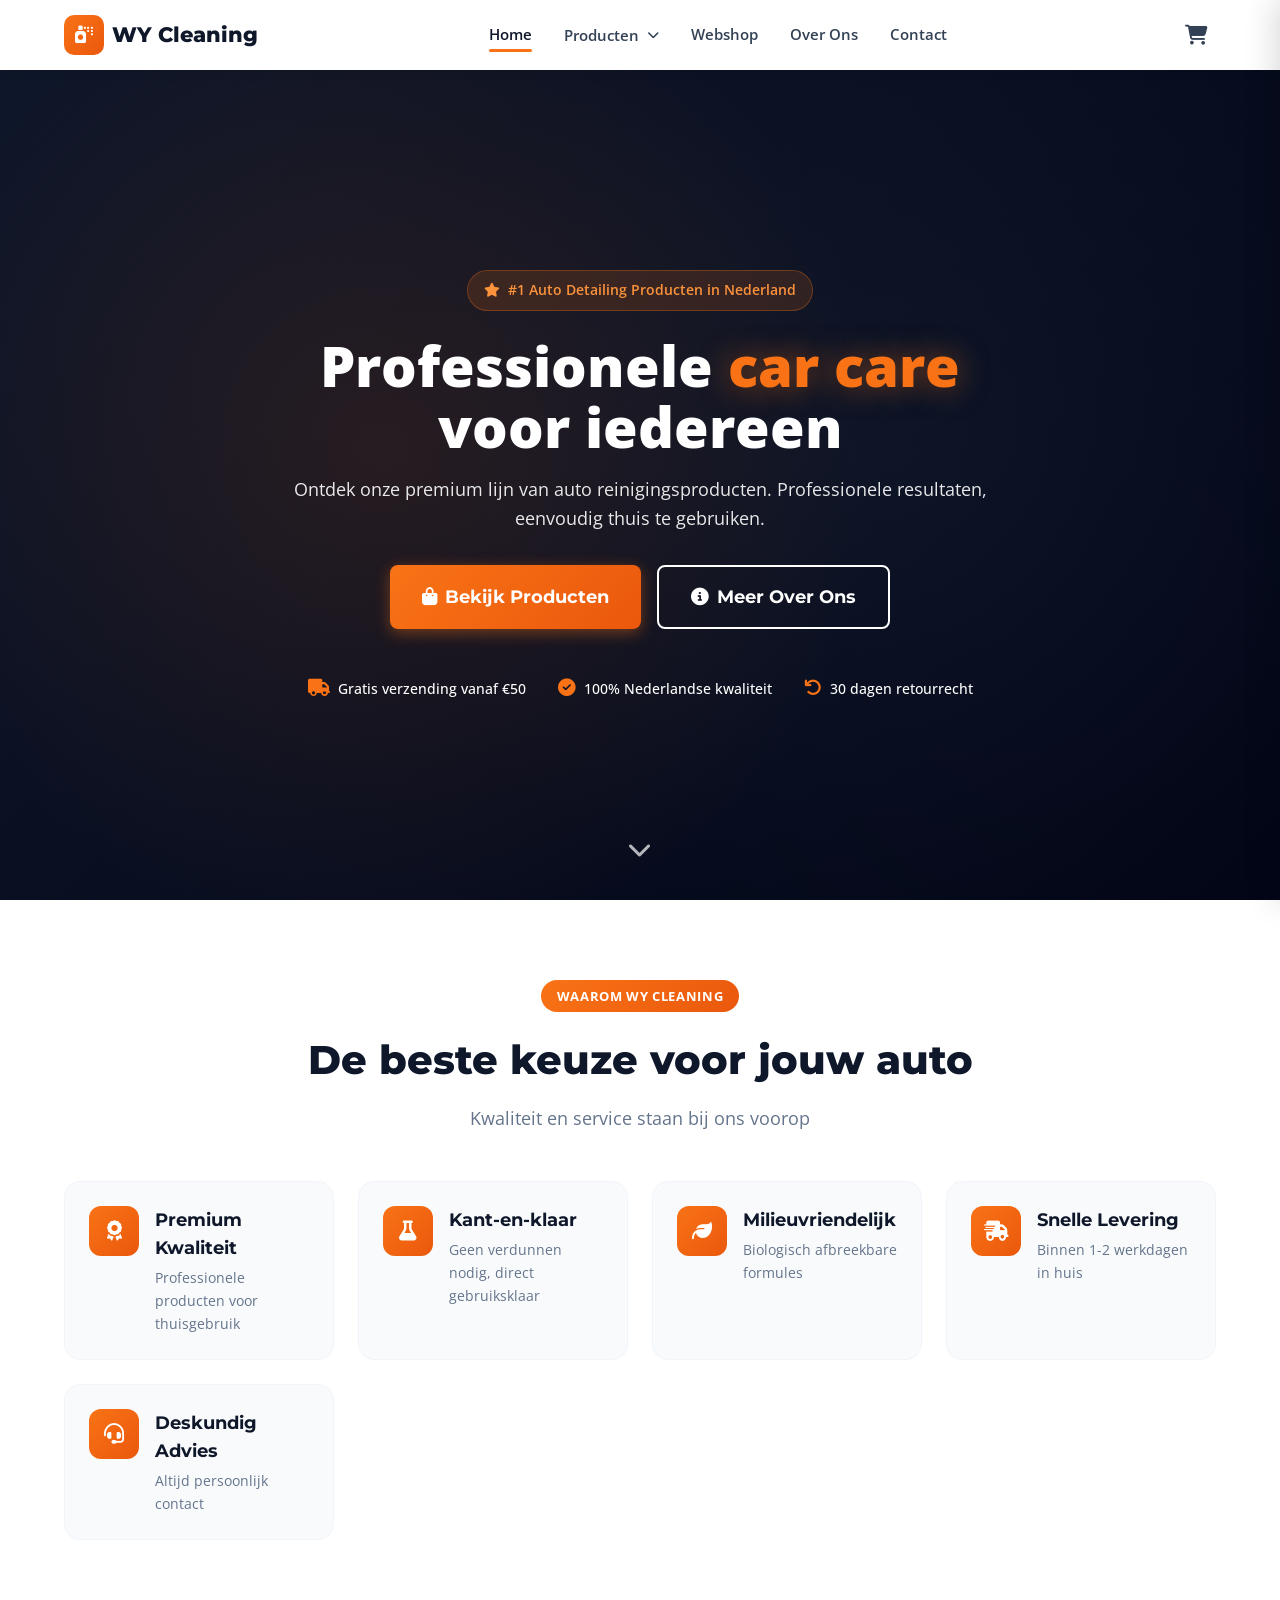
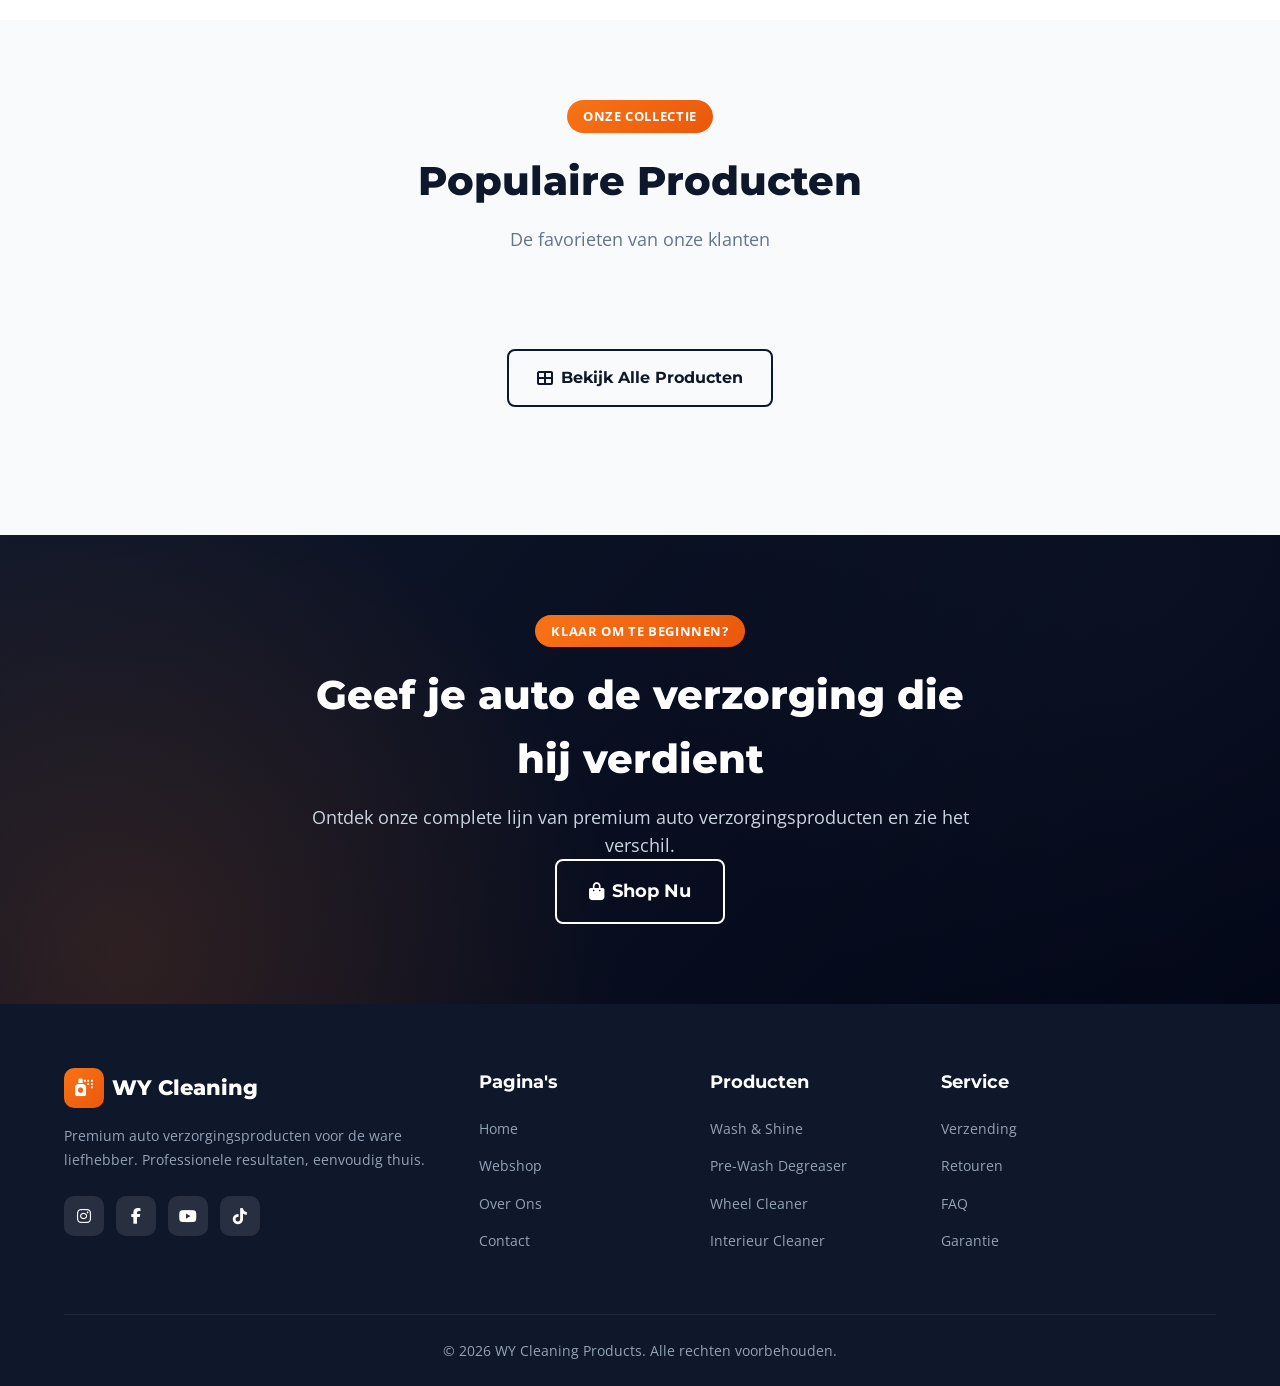
==== commit 145081f3: "Fix: Complete template redesign with proper styling matching KoplampenPolijsten/StoelAirbag - orange" ====
--- a/index.html
+++ b/index.html
@@ -24,7 +24,7 @@
                 <ul class="nav-menu">
                     <li><a href="index.html" class="active">Home</a></li>
                     <li class="has-dropdown">
-                        <a href="#" class="dropdown-toggle">Producten <i class="fas fa-chevron-down"></i></a>
+                        <a class="dropdown-toggle">Producten <i class="fas fa-chevron-down"></i></a>
                         <ul class="dropdown-menu">
                             <li><a href="shop.html"><i class="fas fa-car-side"></i> Exterieur</a></li>
                             <li><a href="shop.html"><i class="fas fa-chair"></i> Interieur</a></li>
@@ -86,49 +86,38 @@
     </nav>
 
     <!-- Hero Section -->
-    <section class="hero">
-        <div class="hero-pattern"></div>
-        <div class="container">
-            <div class="hero-content">
-                <div class="hero-badge">
-                    <i class="fas fa-star"></i> #1 Auto Detailing Producten in Nederland
-                </div>
-                <h1 class="hero-title">
-                    Professionele <span class="highlight">car care</span> voor iedereen
-                </h1>
-                <p class="hero-tagline">
-                    Ontdek onze premium lijn van auto reinigingsproducten. Professionele resultaten, eenvoudig thuis te gebruiken.
-                </p>
-                <div class="hero-buttons">
-                    <a href="shop.html" class="btn btn-primary btn-large">
-                        <i class="fas fa-shopping-bag"></i> Bekijk Producten
-                    </a>
-                    <a href="about.html" class="btn btn-secondary btn-large">
-                        <i class="fas fa-info-circle"></i> Meer Over Ons
-                    </a>
-                </div>
-                <div class="hero-trust">
-                    <div class="trust-item">
-                        <i class="fas fa-truck"></i>
-                        <span>Gratis verzending vanaf €50</span>
-                    </div>
-                    <div class="trust-item">
-                        <i class="fas fa-check-circle"></i>
-                        <span>100% Nederlandse kwaliteit</span>
-                    </div>
-                    <div class="trust-item">
-                        <i class="fas fa-undo"></i>
-                        <span>30 dagen retourrecht</span>
-                    </div>
-                </div>
-            </div>
-        </div>
-        <div class="hero-image">
-            <div class="hero-product-card">
-                <div class="hero-product-icon">🚗</div>
-                <span class="hero-product-label">Bestseller</span>
-                <div class="hero-product-name">Wash & Shine</div>
-                <div class="hero-product-price">€24,99</div>
+    <section class="hero-modern">
+        <div class="hero-content-modern">
+            <div class="hero-badge-modern">
+                <i class="fas fa-star"></i> #1 Auto Detailing Producten in Nederland
+            </div>
+            <h1>
+                Professionele <span class="highlight">car care</span> voor iedereen
+            </h1>
+            <p class="hero-tagline-modern">
+                Ontdek onze premium lijn van auto reinigingsproducten. Professionele resultaten, eenvoudig thuis te gebruiken.
+            </p>
+            <div class="hero-buttons-modern">
+                <a href="shop.html" class="btn btn-primary btn-large">
+                    <i class="fas fa-shopping-bag"></i> Bekijk Producten
+                </a>
+                <a href="about.html" class="btn btn-secondary btn-large">
+                    <i class="fas fa-info-circle"></i> Meer Over Ons
+                </a>
+            </div>
+            <div class="hero-trust">
+                <div class="trust-item">
+                    <i class="fas fa-truck"></i>
+                    <span>Gratis verzending vanaf €50</span>
+                </div>
+                <div class="trust-item">
+                    <i class="fas fa-check-circle"></i>
+                    <span>100% Nederlandse kwaliteit</span>
+                </div>
+                <div class="trust-item">
+                    <i class="fas fa-undo"></i>
+                    <span>30 dagen retourrecht</span>
+                </div>
             </div>
         </div>
         <a href="#usp" class="scroll-down">
@@ -139,7 +128,7 @@
     <!-- USP Section -->
     <section class="usp-section" id="usp">
         <div class="container">
-            <div class="section-header">
+            <div class="section-header-modern">
                 <span class="section-tag">Waarom WY Cleaning</span>
                 <h2 class="section-title">De beste keuze voor jouw auto</h2>
                 <p class="section-subtitle">Kwaliteit en service staan bij ons voorop</p>
@@ -187,7 +176,7 @@
     <!-- Featured Products -->
     <section class="products-section">
         <div class="container">
-            <div class="section-header">
+            <div class="section-header-modern">
                 <span class="section-tag">Onze Collectie</span>
                 <h2 class="section-title">Populaire Producten</h2>
                 <p class="section-subtitle">De favorieten van onze klanten</p>
@@ -195,7 +184,7 @@
             <div class="products-grid" id="featuredProducts">
                 <!-- Products loaded by JS -->
             </div>
-            <div class="section-header" style="margin-top: 3rem;">
+            <div class="section-header-modern" style="margin-top: 3rem;">
                 <a href="shop.html" class="btn btn-outline">
                     <i class="fas fa-th-large"></i> Bekijk Alle Producten
                 </a>
@@ -207,12 +196,12 @@
     <section class="cta-section">
         <div class="container">
             <div class="cta-content">
-                <span class="section-tag" style="color: var(--accent-light);">Klaar om te beginnen?</span>
+                <span class="section-tag">Klaar om te beginnen?</span>
                 <h2 class="section-title">Geef je auto de verzorging die hij verdient</h2>
-                <p class="section-subtitle" style="color: var(--gray-300);">
+                <p class="section-subtitle">
                     Ontdek onze complete lijn van premium auto verzorgingsproducten en zie het verschil.
                 </p>
-                <a href="shop.html" class="btn btn-white btn-large">
+                <a href="shop.html" class="btn btn-secondary btn-large">
                     <i class="fas fa-shopping-bag"></i> Shop Nu
                 </a>
             </div>
@@ -290,7 +279,7 @@
             <button class="btn btn-primary btn-full">
                 <i class="fas fa-credit-card"></i> Afrekenen
             </button>
-            <button class="btn btn-secondary btn-full" id="continueShopping" style="margin-top: 0.5rem;">
+            <button class="btn btn-secondary" id="continueShopping" style="margin-top: 0.5rem; background: var(--gray-200); color: var(--gray-700);">
                 Verder winkelen
             </button>
         </div>
--- a/css/styles.css
+++ b/css/styles.css
@@ -1,211 +1,256 @@
 /* ========================================
-   WY CLEANING PRODUCTS - PROFESSIONAL
-   Car Detailing Webshop Template
+   WY CLEANING - PROFESSIONAL CAR DETAILING
+   Gebaseerd op KoplampenPolijsten/StoelAirbag template
    ======================================== */
 
 :root {
-    --primary: #0f172a; --primary-dark: #020617; --primary-light: #1e293b;
-    --accent: #0ea5e9; --accent-dark: #0284c7; --accent-light: #38bdf8; --cyan: #06b6d4;
-    --white: #ffffff; --gray-50: #f8fafc; --gray-100: #f1f5f9; --gray-200: #e2e8f0;
-    --gray-300: #cbd5e1; --gray-400: #94a3b8; --gray-500: #64748b; --gray-600: #475569;
-    --gray-700: #334155; --gray-800: #1e293b; --gray-900: #0f172a;
-    --success: #10b981; --error: #ef4444; --warning: #f59e0b;
-    --font-heading: 'Montserrat', sans-serif; --font-body: 'Open Sans', sans-serif;
-    --shadow-sm: 0 1px 2px 0 rgb(0 0 0 / 0.05); --shadow-md: 0 4px 6px -1px rgb(0 0 0 / 0.1);
-    --shadow-lg: 0 10px 15px -3px rgb(0 0 0 / 0.1); --shadow-xl: 0 20px 25px -5px rgb(0 0 0 / 0.1);
-    --transition-fast: 0.15s ease; --transition-base: 0.3s ease;
+    --primary: #0f172a;
+    --primary-dark: #020617;
+    --primary-light: #1e293b;
+    --accent: #f97316;
+    --accent-dark: #ea580c;
+    --accent-light: #fb923c;
+    --white: #ffffff;
+    --gray-50: #f8fafc;
+    --gray-100: #f1f5f9;
+    --gray-200: #e2e8f0;
+    --gray-300: #cbd5e1;
+    --gray-400: #94a3b8;
+    --gray-500: #64748b;
+    --gray-600: #475569;
+    --gray-700: #334155;
+    --gray-800: #1e293b;
+    --gray-900: #0f172a;
+    --font-heading: 'Montserrat', sans-serif;
+    --font-body: 'Open Sans', sans-serif;
 }
 
 *, *::before, *::after { margin: 0; padding: 0; box-sizing: border-box; }
 html { scroll-behavior: smooth; }
 body { font-family: var(--font-body); font-size: 16px; line-height: 1.6; color: var(--gray-700); background: var(--white); }
 .container { max-width: 1200px; margin: 0 auto; padding: 0 1.5rem; }
-h1, h2, h3, h4, h5, h6 { font-family: var(--font-heading); font-weight: 700; line-height: 1.2; color: var(--primary); }
-a { text-decoration: none; color: inherit; transition: color var(--transition-fast); }
 
 /* Header */
-.header { position: fixed; top: 0; left: 0; right: 0; background: var(--white); box-shadow: var(--shadow-md); z-index: 1000; height: 80px; }
-.nav { display: flex; align-items: center; justify-content: space-between; height: 80px; }
-.logo { display: flex; align-items: center; gap: 0.75rem; font-family: var(--font-heading); font-size: 1.5rem; font-weight: 800; color: var(--primary); }
-.logo-icon { width: 45px; height: 45px; background: linear-gradient(135deg, var(--accent) 0%, var(--cyan) 100%); border-radius: 12px; display: flex; align-items: center; justify-content: center; color: white; font-size: 1.25rem; }
+.header { position: fixed; top: 0; left: 0; right: 0; background: var(--white); box-shadow: 0 2px 10px rgba(0,0,0,0.1); z-index: 1000; height: 70px; }
+.nav { display: flex; align-items: center; justify-content: space-between; height: 70px; }
+.logo { display: flex; align-items: center; gap: 0.5rem; font-family: var(--font-heading); font-size: 1.3rem; font-weight: 800; color: var(--primary); text-decoration: none; }
+.logo-icon { width: 40px; height: 40px; background: linear-gradient(135deg, var(--accent), var(--accent-dark)); border-radius: 10px; display: flex; align-items: center; justify-content: center; color: white; font-size: 1.1rem; }
 
 /* Nav Menu */
-.nav-menu { display: flex; align-items: center; gap: 2.5rem; list-style: none; }
-.nav-menu a { font-family: var(--font-heading); font-weight: 600; font-size: 0.95rem; color: var(--gray-600); padding: 0.5rem 0; position: relative; }
-.nav-menu a:hover, .nav-menu a.active { color: var(--accent); }
-.nav-menu a.active::after { content: ''; position: absolute; bottom: 0; left: 0; right: 0; height: 3px; background: linear-gradient(90deg, var(--accent) 0%, var(--cyan) 100%); border-radius: 3px; }
+.nav-menu { display: flex; align-items: center; gap: 2rem; list-style: none !important; margin: 0; padding: 0; }
+.nav-menu > li { position: relative; list-style: none !important; }
+.nav-menu a { font-weight: 600; color: var(--gray-700); text-decoration: none; padding: 0.5rem 0; position: relative; transition: color 0.3s; font-size: 0.95rem; }
+.nav-menu a:hover, .nav-menu a.active { color: var(--primary); }
+.nav-menu a.active::after { content: ''; position: absolute; bottom: 0; left: 0; right: 0; height: 3px; background: var(--accent); border-radius: 3px; }
 
 /* Dropdown */
-.has-dropdown { position: relative; }
+.has-dropdown { position: relative; cursor: pointer; }
 .dropdown-toggle { display: flex; align-items: center; gap: 0.5rem; cursor: pointer; }
-.dropdown-toggle i { font-size: 0.75rem; transition: transform var(--transition-fast); }
+.dropdown-toggle i { font-size: 0.75rem; transition: transform 0.25s ease; }
 .has-dropdown:hover .dropdown-toggle i { transform: rotate(180deg); }
-.dropdown-menu { position: absolute; top: 100%; left: 0; background: var(--white); box-shadow: var(--shadow-xl); border-radius: 12px; padding: 0.75rem 0; min-width: 260px; margin-top: 0.5rem; opacity: 0; visibility: hidden; transform: translateY(-10px); transition: all var(--transition-fast); list-style: none; }
-.has-dropdown:hover .dropdown-menu { opacity: 1; visibility: visible; transform: translateY(0); }
-.dropdown-menu li a { display: flex; align-items: center; gap: 0.75rem; padding: 0.75rem 1.25rem; font-size: 0.9rem; color: var(--gray-600); }
-.dropdown-menu li a:hover { background: var(--gray-50); color: var(--accent); }
-.dropdown-menu li a i { width: 24px; text-align: center; color: var(--accent); }
+.dropdown-menu { position: absolute; top: 100%; left: 0; background: var(--white); box-shadow: 0 10px 40px rgba(0,0,0,0.15); border-radius: 12px; padding: 0.5rem 0; min-width: 260px; margin-top: 0; opacity: 0; visibility: hidden; pointer-events: none; transform: translateY(-10px); transition: all 0.25s ease; z-index: 9999; border: 1px solid var(--gray-200); list-style: none !important; }
+.has-dropdown::after { content: ''; position: absolute; top: 100%; left: 0; right: 0; height: 20px; background: transparent; }
+.has-dropdown:hover > .dropdown-menu { opacity: 1; visibility: visible; pointer-events: auto; transform: translateY(10px); }
+.dropdown-menu > li > a { display: flex; align-items: center; gap: 0.75rem; padding: 0.875rem 1.25rem; font-weight: 500; font-size: 0.95rem; border-bottom: 1px solid var(--gray-100); color: var(--gray-700); transition: all 0.2s; }
+.dropdown-menu > li:last-child > a { border-bottom: none; }
+.dropdown-menu > li > a i { color: var(--accent); width: 20px; text-align: center; }
+.dropdown-menu > li > a:hover { background: var(--gray-50); color: var(--primary); padding-left: 1.5rem; }
 
 /* Nav Actions */
-.nav-actions { display: flex; align-items: center; gap: 1.25rem; }
-.cart-btn { position: relative; width: 45px; height: 45px; background: var(--gray-50); border-radius: 12px; display: flex; align-items: center; justify-content: center; color: var(--gray-600); font-size: 1.1rem; transition: all var(--transition-fast); }
-.cart-btn:hover { background: var(--accent); color: white; transform: translateY(-2px); }
-.cart-count { position: absolute; top: -5px; right: -5px; background: linear-gradient(135deg, var(--accent) 0%, var(--cyan) 100%); color: white; font-size: 0.7rem; font-weight: 700; width: 20px; height: 20px; border-radius: 50%; display: flex; align-items: center; justify-content: center; }
-
-.mobile-menu-btn { display: none; width: 45px; height: 45px; background: var(--gray-50); border-radius: 12px; font-size: 1.25rem; color: var(--gray-600); }
-.mobile-menu-btn:hover { background: var(--accent); color: white; }
+.nav-actions { display: flex; align-items: center; gap: 1rem; }
+.cart-btn { position: relative; color: var(--gray-700); font-size: 1.25rem; transition: color 0.3s; background: none; border: none; cursor: pointer; padding: 0.5rem; }
+.cart-btn:hover { color: var(--accent); }
+.cart-count { position: absolute; top: -5px; right: -5px; background: var(--accent); color: var(--white); font-size: 0.7rem; font-weight: 700; width: 18px; height: 18px; border-radius: 50%; display: flex; align-items: center; justify-content: center; }
+.mobile-menu-btn { display: none; background: none; border: none; font-size: 1.5rem; cursor: pointer; color: var(--gray-700); padding: 0.5rem; }
 
 /* Mobile Nav */
-.mobile-nav { position: fixed; top: 0; right: -100%; width: 320px; max-width: 90%; height: 100vh; background: var(--white); box-shadow: var(--shadow-xl); z-index: 2000; transition: right var(--transition-base); display: flex; flex-direction: column; }
+.mobile-nav-overlay { position: fixed; inset: 0; background: rgba(0,0,0,0.5); z-index: 1000; opacity: 0; visibility: hidden; transition: all 0.3s; }
+.mobile-nav-overlay.active { opacity: 1; visibility: visible; }
+.mobile-nav { position: fixed; top: 0; right: -100%; width: 85%; max-width: 350px; height: 100vh; background: var(--white); box-shadow: -5px 0 30px rgba(0,0,0,0.15); z-index: 1001; transition: right 0.3s; overflow-y: auto; }
 .mobile-nav.active { right: 0; }
-.mobile-nav-header { display: flex; align-items: center; justify-content: space-between; padding: 1.25rem; border-bottom: 1px solid var(--gray-100); }
-.mobile-nav-close { width: 40px; height: 40px; background: var(--gray-50); border-radius: 10px; font-size: 1.25rem; color: var(--gray-600); }
-.mobile-nav-menu { flex: 1; padding: 1rem 0; overflow-y: auto; list-style: none; }
-.mobile-nav-menu li a { display: flex; align-items: center; gap: 1rem; padding: 1rem 1.5rem; font-weight: 600; color: var(--gray-700); border-left: 4px solid transparent; }
-.mobile-nav-menu li a:hover, .mobile-nav-menu li a.active { background: var(--gray-50); color: var(--accent); border-left-color: var(--accent); }
-.mobile-nav-menu li a i { width: 24px; text-align: center; color: var(--accent); }
-.mobile-dropdown-toggle { display: flex; align-items: center; justify-content: space-between; width: 100%; padding: 1rem 1.5rem; font-family: var(--font-heading); font-weight: 600; font-size: 1rem; color: var(--gray-700); background: none; border-left: 4px solid transparent; }
-.mobile-dropdown-toggle i { transition: transform var(--transition-fast); }
+.mobile-nav-header { display: flex; align-items: center; justify-content: space-between; padding: 1.25rem; border-bottom: 1px solid var(--gray-200); }
+.mobile-nav-close { background: none; border: none; font-size: 1.5rem; cursor: pointer; color: var(--gray-700); padding: 0.5rem; }
+.mobile-nav-menu { list-style: none; padding: 1rem 0; }
+.mobile-nav-menu li { border-bottom: 1px solid var(--gray-100); }
+.mobile-nav-menu a { display: flex; align-items: center; gap: 0.75rem; padding: 1rem 1.25rem; font-weight: 600; color: var(--gray-800); text-decoration: none; }
+.mobile-nav-menu a i { color: var(--accent); width: 20px; }
+.mobile-dropdown-toggle { display: flex; align-items: center; justify-content: space-between; width: 100%; padding: 1rem 1.25rem; font-weight: 600; color: var(--gray-800); background: none; border: none; cursor: pointer; font-size: 1rem; }
+.mobile-dropdown-toggle i { transition: transform 0.3s; }
 .mobile-dropdown-toggle.active i { transform: rotate(180deg); }
-.mobile-dropdown-menu { display: none; background: var(--gray-50); list-style: none; }
+.mobile-dropdown-menu { display: none; list-style: none; background: var(--gray-50); }
 .mobile-dropdown-menu.active { display: block; }
-.mobile-dropdown-menu li a { padding-left: 3rem; font-size: 0.9rem; border-left: none; }
-.mobile-nav-footer { padding: 1.25rem; border-top: 1px solid var(--gray-100); }
-.mobile-nav-overlay { position: fixed; inset: 0; background: rgba(0,0,0,0.5); z-index: 1999; opacity: 0; visibility: hidden; transition: all var(--transition-fast); }
-.mobile-nav-overlay.active { opacity: 1; visibility: visible; }
+.mobile-dropdown-menu a { padding-left: 2.5rem; font-size: 0.9rem; }
+.mobile-nav-footer { padding: 1.25rem; border-top: 1px solid var(--gray-200); }
 
 /* Buttons */
-.btn { display: inline-flex; align-items: center; justify-content: center; gap: 0.5rem; font-family: var(--font-heading); font-weight: 600; font-size: 0.95rem; padding: 0.875rem 1.75rem; border-radius: 12px; border: none; cursor: pointer; transition: all var(--transition-fast); }
-.btn-primary { background: linear-gradient(135deg, var(--accent) 0%, var(--cyan) 100%); color: white; box-shadow: 0 4px 15px rgba(14, 165, 233, 0.4); }
-.btn-primary:hover { transform: translateY(-2px); box-shadow: 0 8px 25px rgba(14, 165, 233, 0.5); }
-.btn-secondary { background: var(--gray-100); color: var(--gray-700); }
-.btn-secondary:hover { background: var(--gray-200); transform: translateY(-2px); }
-.btn-outline { background: transparent; color: var(--accent); border: 2px solid var(--accent); }
-.btn-outline:hover { background: var(--accent); color: white; }
-.btn-white { background: white; color: var(--accent); }
-.btn-white:hover { background: var(--gray-50); transform: translateY(-2px); }
-.btn-large { padding: 1rem 2.5rem; font-size: 1rem; }
+.btn { display: inline-flex; align-items: center; justify-content: center; gap: 0.5rem; padding: 0.875rem 1.75rem; font-family: var(--font-heading); font-weight: 700; font-size: 1rem; border-radius: 8px; border: none; cursor: pointer; transition: all 0.3s; text-decoration: none; }
+.btn-primary { background: linear-gradient(135deg, var(--accent), var(--accent-dark)); color: var(--white); box-shadow: 0 4px 15px rgba(249,115,22,0.4); }
+.btn-primary:hover { transform: translateY(-2px); box-shadow: 0 8px 25px rgba(249,115,22,0.5); }
+.btn-secondary { background: transparent; color: var(--white); border: 2px solid var(--white); }
+.btn-secondary:hover { background: var(--white); color: var(--primary); }
+.btn-outline { background: transparent; color: var(--primary); border: 2px solid var(--primary); }
+.btn-outline:hover { background: var(--primary); color: var(--white); }
+.btn-large { padding: 1rem 2rem; font-size: 1.1rem; }
 .btn-full { width: 100%; }
 
 /* Hero */
-.hero { min-height: 100vh; background: linear-gradient(135deg, var(--primary-dark) 0%, var(--primary) 50%, var(--primary-light) 100%); position: relative; display: flex; align-items: center; padding-top: 80px; overflow: hidden; }
-.hero::before { content: ''; position: absolute; inset: 0; background: radial-gradient(circle at 20% 80%, rgba(14, 165, 233, 0.15) 0%, transparent 50%), radial-gradient(circle at 80% 20%, rgba(6, 182, 212, 0.1) 0%, transparent 50%); }
-.hero-pattern { position: absolute; inset: 0; background-image: url("data:image/svg+xml,%3Csvg width='60' height='60' viewBox='0 0 60 60' xmlns='http://www.w3.org/2000/svg'%3E%3Cg fill='none' fill-rule='evenodd'%3E%3Cg fill='%23ffffff' fill-opacity='0.03'%3E%3Cpath d='M36 34v-4h-2v4h-4v2h4v4h2v-4h4v-2h-4zm0-30V0h-2v4h-4v2h4v4h2V6h4V4h-4zM6 34v-4H4v4H0v2h4v4h2v-4h4v-2H6zM6 4V0H4v4H0v2h4v4h2V6h4V4H6z'/%3E%3C/g%3E%3C/g%3E%3C/svg%3E"); opacity: 0.5; }
-.hero-content { position: relative; z-index: 1; max-width: 650px; padding: 4rem 1.5rem; }
-.hero-badge { display: inline-flex; align-items: center; gap: 0.5rem; background: rgba(255,255,255,0.1); backdrop-filter: blur(10px); border: 1px solid rgba(255,255,255,0.2); padding: 0.5rem 1rem; border-radius: 50px; font-size: 0.875rem; font-weight: 600; color: var(--accent-light); margin-bottom: 1.5rem; }
-.hero-title { font-size: clamp(2.5rem, 5vw, 4rem); font-weight: 800; color: white; line-height: 1.1; margin-bottom: 1.5rem; }
-.hero-title .highlight { background: linear-gradient(135deg, var(--accent-light) 0%, var(--cyan) 100%); -webkit-background-clip: text; -webkit-text-fill-color: transparent; background-clip: text; }
-.hero-tagline { font-size: 1.25rem; color: var(--gray-300); margin-bottom: 2rem; max-width: 500px; }
-.hero-buttons { display: flex; gap: 1rem; margin-bottom: 3rem; flex-wrap: wrap; }
-.hero-trust { display: flex; gap: 2rem; flex-wrap: wrap; }
-.trust-item { display: flex; align-items: center; gap: 0.5rem; color: var(--gray-300); font-size: 0.9rem; }
+.hero-modern { position: relative; min-height: 100vh; display: flex; align-items: center; justify-content: center; background: linear-gradient(135deg, var(--primary) 0%, var(--primary-dark) 100%); padding-top: 70px; overflow: hidden; }
+.hero-modern::before { content: ''; position: absolute; inset: 0; background: radial-gradient(circle at 30% 50%, rgba(249,115,22,0.12) 0%, transparent 50%), radial-gradient(circle at 70% 50%, rgba(30,41,59,0.3) 0%, transparent 50%); }
+.hero-content-modern { position: relative; z-index: 2; text-align: center; color: var(--white); max-width: 800px; padding: 3rem 1.5rem; }
+.hero-badge-modern { display: inline-flex; align-items: center; gap: 0.5rem; background: rgba(249,115,22,0.15); color: var(--accent-light); padding: 0.5rem 1rem; border-radius: 50px; font-size: 0.875rem; font-weight: 600; margin-bottom: 1.5rem; border: 1px solid rgba(249,115,22,0.3); }
+.hero-content-modern h1 { color: var(--white); font-size: clamp(2rem, 5vw, 3.5rem); margin-bottom: 1rem; line-height: 1.1; font-weight: 800; }
+.hero-content-modern h1 .highlight { color: var(--accent); text-shadow: 0 0 30px rgba(249,115,22,0.5); }
+.hero-tagline-modern { font-size: 1.15rem; margin-bottom: 2rem; opacity: 0.9; }
+.hero-buttons-modern { display: flex; gap: 1rem; justify-content: center; flex-wrap: wrap; margin-bottom: 3rem; }
+.hero-trust { display: flex; justify-content: center; gap: 2rem; flex-wrap: wrap; }
+.trust-item { display: flex; align-items: center; gap: 0.5rem; color: var(--white); font-weight: 500; font-size: 0.9rem; }
 .trust-item i { color: var(--accent); font-size: 1.1rem; }
-.hero-image { position: absolute; right: 0; top: 50%; transform: translateY(-50%); width: 50%; max-width: 700px; padding: 2rem; }
-.hero-product-card { background: rgba(255,255,255,0.05); backdrop-filter: blur(20px); border: 1px solid rgba(255,255,255,0.1); border-radius: 24px; padding: 2.5rem; text-align: center; animation: float 6s ease-in-out infinite; }
-@keyframes float { 0%, 100% { transform: translateY(0); } 50% { transform: translateY(-20px); } }
-.hero-product-icon { font-size: 6rem; margin-bottom: 1.5rem; filter: drop-shadow(0 10px 30px rgba(14, 165, 233, 0.3)); }
-.hero-product-label { display: inline-block; background: linear-gradient(135deg, var(--accent) 0%, var(--cyan) 100%); color: white; font-size: 0.75rem; font-weight: 700; text-transform: uppercase; letter-spacing: 0.1em; padding: 0.375rem 1rem; border-radius: 50px; margin-bottom: 1rem; }
-.hero-product-name { font-family: var(--font-heading); font-size: 1.5rem; font-weight: 700; color: white; margin-bottom: 0.5rem; }
-.hero-product-price { font-size: 2rem; font-weight: 800; background: linear-gradient(135deg, var(--accent-light) 0%, var(--cyan) 100%); -webkit-background-clip: text; -webkit-text-fill-color: transparent; background-clip: text; }
-.scroll-down { position: absolute; bottom: 2rem; left: 50%; transform: translateX(-50%); width: 50px; height: 50px; background: rgba(255,255,255,0.1); backdrop-filter: blur(10px); border: 1px solid rgba(255,255,255,0.2); border-radius: 50%; display: flex; align-items: center; justify-content: center; color: white; font-size: 1.25rem; animation: bounce 2s infinite; }
-@keyframes bounce { 0%, 20%, 50%, 80%, 100% { transform: translateX(-50%) translateY(0); } 40% { transform: translateX(-50%) translateY(-10px); } 60% { transform: translateX(-50%) translateY(-5px); } }
+.scroll-down { position: absolute; bottom: 2rem; left: 50%; transform: translateX(-50%); color: var(--white); font-size: 1.5rem; animation: bounce 2s infinite; opacity: 0.7; text-decoration: none; }
+@keyframes bounce { 0%, 100% { transform: translateX(-50%) translateY(0); } 50% { transform: translateX(-50%) translateY(10px); } }
+
+/* Section Headers */
+.section-header-modern { text-align: center; margin-bottom: 3rem; }
+.section-header-modern.light h2, .section-header-modern.light p { color: var(--white); }
+.section-tag { display: inline-block; background: linear-gradient(135deg, var(--accent), var(--accent-dark)); color: var(--white); padding: 0.375rem 1rem; border-radius: 50px; font-size: 0.8rem; font-weight: 700; text-transform: uppercase; letter-spacing: 0.05em; margin-bottom: 1rem; }
+.section-title { font-family: var(--font-heading); font-size: clamp(1.75rem, 4vw, 2.5rem); font-weight: 800; color: var(--primary); margin-bottom: 0.75rem; }
+.section-subtitle { color: var(--gray-500); font-size: 1.1rem; }
 
 /* USP Section */
-.usp-section { padding: 5rem 0; background: var(--gray-50); }
-.section-header { text-align: center; max-width: 600px; margin: 0 auto 3rem; }
-.section-tag { display: inline-block; background: linear-gradient(135deg, var(--accent) 0%, var(--cyan) 100%); -webkit-background-clip: text; -webkit-text-fill-color: transparent; background-clip: text; font-family: var(--font-heading); font-weight: 700; font-size: 0.875rem; text-transform: uppercase; letter-spacing: 0.1em; margin-bottom: 0.75rem; }
-.section-title { font-size: clamp(1.75rem, 4vw, 2.5rem); margin-bottom: 0.75rem; }
-.section-subtitle { color: var(--gray-500); font-size: 1.1rem; }
-.usp-grid { display: grid; grid-template-columns: repeat(auto-fit, minmax(220px, 1fr)); gap: 1.5rem; }
-.usp-card { display: flex; align-items: flex-start; gap: 1rem; background: var(--white); padding: 1.5rem; border-radius: 16px; box-shadow: var(--shadow-sm); transition: all var(--transition-base); }
-.usp-card:hover { transform: translateY(-5px); box-shadow: var(--shadow-lg); }
-.usp-card i { width: 50px; height: 50px; background: linear-gradient(135deg, rgba(14, 165, 233, 0.1) 0%, rgba(6, 182, 212, 0.1) 100%); border-radius: 12px; display: flex; align-items: center; justify-content: center; color: var(--accent); font-size: 1.25rem; flex-shrink: 0; }
-.usp-card h3 { font-size: 1.1rem; margin-bottom: 0.25rem; }
-.usp-card p { font-size: 0.875rem; color: var(--gray-500); }
-
-/* Products */
-.products-section { padding: 5rem 0; }
+.usp-section { padding: 5rem 0; background: var(--white); }
+.usp-grid { display: grid; grid-template-columns: repeat(auto-fit, minmax(250px, 1fr)); gap: 1.5rem; }
+.usp-card { display: flex; align-items: flex-start; gap: 1rem; background: var(--gray-50); padding: 1.5rem; border-radius: 16px; transition: all 0.3s; border: 1px solid var(--gray-100); }
+.usp-card:hover { transform: translateY(-5px); box-shadow: 0 10px 30px rgba(0,0,0,0.1); border-color: var(--accent); }
+.usp-card i { width: 50px; height: 50px; background: linear-gradient(135deg, var(--accent), var(--accent-dark)); border-radius: 12px; display: flex; align-items: center; justify-content: center; color: white; font-size: 1.25rem; flex-shrink: 0; }
+.usp-card h3 { font-family: var(--font-heading); font-size: 1.1rem; margin-bottom: 0.25rem; color: var(--primary); }
+.usp-card p { font-size: 0.9rem; color: var(--gray-500); }
+
+/* Products Section */
+.products-section { padding: 5rem 0; background: var(--gray-50); }
 .products-grid { display: grid; grid-template-columns: repeat(auto-fill, minmax(280px, 1fr)); gap: 1.5rem; }
-.product-card { background: var(--white); border-radius: 20px; overflow: hidden; box-shadow: var(--shadow-sm); transition: all var(--transition-base); border: 1px solid var(--gray-100); }
-.product-card:hover { transform: translateY(-8px); box-shadow: var(--shadow-xl); }
+.product-card { background: var(--white); border-radius: 16px; overflow: hidden; box-shadow: 0 2px 10px rgba(0,0,0,0.05); transition: all 0.3s; border: 1px solid var(--gray-100); }
+.product-card:hover { transform: translateY(-8px); box-shadow: 0 20px 40px rgba(0,0,0,0.1); }
 .product-image { aspect-ratio: 4/3; background: linear-gradient(135deg, var(--gray-50) 0%, var(--gray-100) 100%); display: flex; align-items: center; justify-content: center; font-size: 4rem; position: relative; overflow: hidden; }
-.product-badge { position: absolute; top: 1rem; left: 1rem; background: linear-gradient(135deg, var(--accent) 0%, var(--cyan) 100%); color: white; font-size: 0.7rem; font-weight: 700; text-transform: uppercase; letter-spacing: 0.05em; padding: 0.375rem 0.875rem; border-radius: 50px; }
+.product-badge { position: absolute; top: 1rem; left: 1rem; background: linear-gradient(135deg, var(--accent), var(--accent-dark)); color: white; font-size: 0.7rem; font-weight: 700; text-transform: uppercase; letter-spacing: 0.05em; padding: 0.375rem 0.875rem; border-radius: 50px; }
 .product-content { padding: 1.5rem; }
 .product-category { font-size: 0.75rem; font-weight: 700; text-transform: uppercase; letter-spacing: 0.05em; color: var(--accent); margin-bottom: 0.5rem; }
-.product-name { font-size: 1.125rem; margin-bottom: 0.5rem; }
+.product-name { font-family: var(--font-heading); font-size: 1.125rem; font-weight: 700; margin-bottom: 0.5rem; color: var(--primary); }
 .product-description { font-size: 0.875rem; color: var(--gray-500); margin-bottom: 1rem; line-height: 1.5; }
 .product-footer { display: flex; align-items: center; justify-content: space-between; }
 .product-price { font-family: var(--font-heading); font-size: 1.25rem; font-weight: 800; color: var(--accent); }
-.btn-add-cart { width: 44px; height: 44px; background: var(--gray-100); border-radius: 12px; display: flex; align-items: center; justify-content: center; color: var(--gray-600); font-size: 1rem; transition: all var(--transition-fast); }
-.btn-add-cart:hover { background: linear-gradient(135deg, var(--accent) 0%, var(--cyan) 100%); color: white; transform: scale(1.1); }
+.btn-add-cart { width: 44px; height: 44px; background: var(--gray-100); border-radius: 10px; display: flex; align-items: center; justify-content: center; color: var(--gray-600); font-size: 1rem; border: none; cursor: pointer; transition: all 0.3s; }
+.btn-add-cart:hover { background: linear-gradient(135deg, var(--accent), var(--accent-dark)); color: white; transform: scale(1.1); }
 
 /* CTA Section */
-.cta-section { padding: 5rem 0; background: linear-gradient(135deg, var(--primary) 0%, var(--primary-light) 100%); position: relative; overflow: hidden; }
-.cta-section::before { content: ''; position: absolute; inset: 0; background: radial-gradient(circle at 10% 90%, rgba(14, 165, 233, 0.2) 0%, transparent 40%), radial-gradient(circle at 90% 10%, rgba(6, 182, 212, 0.15) 0%, transparent 40%); }
+.cta-section { padding: 5rem 0; background: linear-gradient(135deg, var(--primary) 0%, var(--primary-dark) 100%); position: relative; overflow: hidden; }
+.cta-section::before { content: ''; position: absolute; inset: 0; background: radial-gradient(circle at 10% 90%, rgba(249,115,22,0.15) 0%, transparent 40%), radial-gradient(circle at 90% 10%, rgba(30,41,59,0.2) 0%, transparent 40%); }
 .cta-content { position: relative; text-align: center; max-width: 700px; margin: 0 auto; }
-.cta-content .section-title { color: white; margin-bottom: 1rem; }
-.cta-content .section-subtitle { color: var(--gray-300); margin-bottom: 2rem; }
+.cta-content .section-title { color: white; }
+.cta-content .section-subtitle { color: var(--gray-300); }
+
+/* Shop Layout */
+.shop-layout { display: grid; grid-template-columns: 260px 1fr; gap: 2rem; }
+.shop-sidebar { position: sticky; top: 90px; height: fit-content; }
+.filter-section { background: var(--white); border-radius: 16px; padding: 1.5rem; box-shadow: 0 2px 10px rgba(0,0,0,0.05); margin-bottom: 1rem; border: 1px solid var(--gray-100); }
+.filter-section h4 { font-family: var(--font-heading); margin-bottom: 1rem; font-size: 1rem; }
+.filter-list { list-style: none; }
+.filter-list li { margin-bottom: 0.75rem; }
+.filter-checkbox { display: flex; align-items: center; gap: 0.5rem; cursor: pointer; font-size: 0.9rem; color: var(--gray-600); }
+.filter-checkbox input { accent-color: var(--accent); }
+.price-range { display: flex; align-items: center; gap: 0.75rem; font-size: 0.875rem; color: var(--gray-500); margin-bottom: 0.5rem; }
+.price-range input { flex: 1; accent-color: var(--accent); }
 
 /* Footer */
-.footer { background: var(--primary-dark); color: var(--gray-300); padding: 4rem 0 2rem; }
-.footer-grid { display: grid; grid-template-columns: 2fr repeat(3, 1fr); gap: 3rem; margin-bottom: 3rem; }
-.footer-brand .logo { color: white; margin-bottom: 1rem; }
-.footer-brand p { font-size: 0.9rem; line-height: 1.7; margin-bottom: 1.5rem; }
-.social-links { display: flex; gap: 0.75rem; }
-.social-link { width: 40px; height: 40px; background: rgba(255,255,255,0.1); border-radius: 10px; display: flex; align-items: center; justify-content: center; color: white; font-size: 1rem; transition: all var(--transition-fast); }
+.footer { background: var(--gray-900); color: var(--gray-400); padding: 4rem 0 0; }
+.footer-grid { display: grid; grid-template-columns: 2fr 1fr 1fr 1.5fr; gap: 3rem; padding-bottom: 3rem; }
+.footer-brand .logo { color: var(--white); margin-bottom: 1rem; }
+.footer-brand p { line-height: 1.7; font-size: 0.9rem; }
+.social-links { display: flex; gap: 0.75rem; margin-top: 1.5rem; }
+.social-link { width: 40px; height: 40px; background: rgba(255,255,255,0.1); border-radius: 10px; display: flex; align-items: center; justify-content: center; color: white; font-size: 1rem; transition: all 0.3s; text-decoration: none; }
 .social-link:hover { background: var(--accent); transform: translateY(-3px); }
-.footer-title { font-family: var(--font-heading); font-size: 1rem; font-weight: 700; color: white; margin-bottom: 1.25rem; }
+.footer-title { color: var(--white); font-family: var(--font-heading); font-size: 1.1rem; margin-bottom: 1.25rem; font-weight: 700; }
+.footer-links ul { list-style: none; }
 .footer-links li { margin-bottom: 0.75rem; }
-.footer-links a { font-size: 0.9rem; color: var(--gray-400); }
+.footer-links a { color: var(--gray-400); text-decoration: none; transition: color 0.3s; font-size: 0.9rem; }
 .footer-links a:hover { color: var(--accent); }
-.footer-bottom { border-top: 1px solid rgba(255,255,255,0.1); padding-top: 2rem; text-align: center; font-size: 0.875rem; color: var(--gray-500); }
+.footer-bottom { border-top: 1px solid var(--gray-800); padding: 1.5rem 0; text-align: center; font-size: 0.9rem; }
 
 /* Cart Sidebar */
-.cart-overlay { position: fixed; inset: 0; background: rgba(0,0,0,0.5); z-index: 1998; opacity: 0; visibility: hidden; transition: all var(--transition-fast); }
+.cart-overlay { position: fixed; inset: 0; background: rgba(0,0,0,0.5); z-index: 1000; opacity: 0; visibility: hidden; transition: all 0.3s; }
 .cart-overlay.active { opacity: 1; visibility: visible; }
-.cart-sidebar { position: fixed; top: 0; right: -420px; width: 420px; max-width: 100%; height: 100vh; background: var(--white); box-shadow: var(--shadow-xl); z-index: 1999; transition: right var(--transition-base); display: flex; flex-direction: column; }
+.cart-sidebar { position: fixed; top: 0; right: -420px; width: 420px; max-width: 100%; height: 100vh; background: var(--white); box-shadow: -5px 0 30px rgba(0,0,0,0.15); z-index: 1001; transition: right 0.3s; display: flex; flex-direction: column; }
 .cart-sidebar.active { right: 0; }
-.cart-header { display: flex; align-items: center; justify-content: space-between; padding: 1.5rem; border-bottom: 1px solid var(--gray-100); }
-.cart-header h3 { font-size: 1.25rem; }
-.cart-close { width: 40px; height: 40px; background: var(--gray-50); border-radius: 10px; font-size: 1.25rem; color: var(--gray-600); }
-.cart-close:hover { background: var(--error); color: white; }
+.cart-header { display: flex; align-items: center; justify-content: space-between; padding: 1.5rem; border-bottom: 1px solid var(--gray-200); }
+.cart-header h3 { font-family: var(--font-heading); font-size: 1.25rem; }
+.cart-close { width: 40px; height: 40px; background: var(--gray-100); border-radius: 10px; border: none; font-size: 1.25rem; color: var(--gray-600); cursor: pointer; transition: all 0.3s; }
+.cart-close:hover { background: #ef4444; color: white; }
 .cart-items { flex: 1; overflow-y: auto; padding: 1rem; }
-.cart-item { display: flex; gap: 1rem; padding: 1rem; background: var(--gray-50); border-radius: 16px; margin-bottom: 1rem; }
-.cart-item-image { width: 70px; height: 70px; background: var(--white); border-radius: 12px; display: flex; align-items: center; justify-content: center; font-size: 2rem; flex-shrink: 0; }
+.cart-item { display: flex; gap: 1rem; padding: 1rem; background: var(--gray-50); border-radius: 12px; margin-bottom: 1rem; }
+.cart-item-image { width: 70px; height: 70px; background: white; border-radius: 10px; display: flex; align-items: center; justify-content: center; font-size: 2rem; flex-shrink: 0; }
 .cart-item-details { flex: 1; }
-.cart-item-name { font-family: var(--font-heading); font-weight: 600; color: var(--primary); margin-bottom: 0.25rem; }
-.cart-item-price { font-size: 0.875rem; color: var(--accent); font-weight: 700; margin-bottom: 0.5rem; }
-.quantity-selector { display: flex; align-items: center; gap: 0.5rem; }
-.quantity-btn { width: 28px; height: 28px; background: var(--white); border: 1px solid var(--gray-200); border-radius: 6px; display: flex; align-items: center; justify-content: center; color: var(--gray-600); font-size: 0.875rem; }
+.cart-item-name { font-family: var(--font-heading); font-weight: 600; color: var(--primary); margin-bottom: 0.25rem; font-size: 0.95rem; }
+.cart-item-price { font-size: 0.875rem; color: var(--accent); font-weight: 700; }
+.quantity-selector { display: flex; align-items: center; gap: 0.5rem; margin-top: 0.5rem; }
+.quantity-btn { width: 28px; height: 28px; background: white; border: 1px solid var(--gray-200); border-radius: 6px; display: flex; align-items: center; justify-content: center; color: var(--gray-600); font-size: 0.75rem; cursor: pointer; transition: all 0.2s; }
 .quantity-btn:hover { background: var(--accent); color: white; border-color: var(--accent); }
-.quantity-selector input { width: 40px; text-align: center; border: none; background: none; font-weight: 600; }
-.cart-item-remove { font-size: 0.8rem; color: var(--gray-400); background: none; padding: 0; margin-left: 0.5rem; }
-.cart-item-remove:hover { color: var(--error); }
+.quantity-selector input { width: 40px; text-align: center; border: none; background: none; font-weight: 600; font-size: 0.9rem; }
+.cart-item-remove { color: var(--gray-400); background: none; border: none; cursor: pointer; font-size: 0.8rem; margin-left: 0.5rem; }
+.cart-item-remove:hover { color: #ef4444; }
 .cart-empty { text-align: center; padding: 4rem 2rem; color: var(--gray-400); }
 .cart-empty i { font-size: 4rem; margin-bottom: 1rem; opacity: 0.5; }
-.cart-footer { border-top: 1px solid var(--gray-100); padding: 1.5rem; background: var(--gray-50); }
-.cart-total { display: flex; justify-content: space-between; align-items: center; font-size: 1.125rem; font-weight: 700; margin-bottom: 1rem; }
+.cart-footer { border-top: 1px solid var(--gray-200); padding: 1.5rem; background: var(--gray-50); }
+.cart-total { display: flex; justify-content: space-between; align-items: center; font-size: 1.125rem; font-weight: 700; margin-bottom: 1rem; font-family: var(--font-heading); }
 .cart-total-price { font-size: 1.5rem; color: var(--accent); }
 
 /* Toast */
-.toast-container { position: fixed; bottom: 2rem; right: 2rem; z-index: 3000; display: flex; flex-direction: column; gap: 0.75rem; }
-.toast { background: var(--white); border-left: 4px solid var(--success); border-radius: 12px; padding: 1rem 1.5rem; box-shadow: var(--shadow-xl); display: flex; align-items: center; gap: 0.75rem; animation: slideIn 0.3s ease; }
-.toast.error { border-left-color: var(--error); }
+.toast-container { position: fixed; bottom: 2rem; right: 2rem; z-index: 2000; display: flex; flex-direction: column; gap: 0.75rem; }
+.toast { background: var(--white); border-left: 4px solid var(--accent); border-radius: 12px; padding: 1rem 1.5rem; box-shadow: 0 10px 30px rgba(0,0,0,0.15); display: flex; align-items: center; gap: 0.75rem; animation: slideIn 0.3s ease; }
+.toast.error { border-left-color: #ef4444; }
 @keyframes slideIn { from { transform: translateX(100%); opacity: 0; } to { transform: translateX(0); opacity: 1; } }
+
+/* Contact Page */
+.contact-section { padding: 5rem 0; background: var(--white); }
+.contact-grid { display: grid; grid-template-columns: 1fr 1fr; gap: 3rem; }
+.contact-info h2 { font-family: var(--font-heading); font-size: 1.75rem; margin-bottom: 1rem; }
+.contact-info > p { color: var(--gray-500); margin-bottom: 2rem; }
+.contact-methods { display: flex; flex-direction: column; gap: 1.5rem; margin-bottom: 2rem; }
+.contact-method { display: flex; align-items: center; gap: 1rem; }
+.contact-method i { width: 50px; height: 50px; background: linear-gradient(135deg, var(--accent), var(--accent-dark)); border-radius: 12px; display: flex; align-items: center; justify-content: center; color: white; font-size: 1.25rem; }
+.contact-method h4 { font-family: var(--font-heading); font-size: 1rem; margin-bottom: 0.25rem; }
+.contact-method p { color: var(--gray-500); font-size: 0.9rem; }
+.contact-form-wrapper { background: var(--white); border-radius: 20px; padding: 2rem; box-shadow: 0 10px 40px rgba(0,0,0,0.1); border: 1px solid var(--gray-100); }
+.contact-form-wrapper h3 { font-family: var(--font-heading); margin-bottom: 1.5rem; }
+.form-group { margin-bottom: 1rem; }
+.form-group label { display: block; font-size: 0.875rem; font-weight: 600; margin-bottom: 0.5rem; }
+.form-group input, .form-group textarea, .form-group select { width: 100%; padding: 0.75rem 1rem; border: 1px solid var(--gray-200); border-radius: 10px; font-size: 0.95rem; font-family: var(--font-body); transition: border-color 0.3s; }
+.form-group input:focus, .form-group textarea:focus, .form-group select:focus { outline: none; border-color: var(--accent); }
+.form-group textarea { resize: vertical; min-height: 120px; }
+
+/* FAQ */
+.faq-item { background: var(--white); border-radius: 16px; padding: 1.5rem; margin-bottom: 1rem; box-shadow: 0 2px 10px rgba(0,0,0,0.05); border: 1px solid var(--gray-100); }
+.faq-item h4 { font-family: var(--font-heading); font-size: 1rem; margin-bottom: 0.5rem; display: flex; align-items: center; gap: 0.5rem; }
+.faq-item h4 i { color: var(--accent); }
+.faq-item p { color: var(--gray-600); font-size: 0.9rem; }
 
 /* Responsive */
 @media (max-width: 1024px) {
-    .hero-image { display: none; }
+    .shop-layout { grid-template-columns: 1fr; }
+    .shop-sidebar { position: static; }
+    .contact-grid { grid-template-columns: 1fr; }
     .footer-grid { grid-template-columns: repeat(2, 1fr); }
 }
+
 @media (max-width: 768px) {
     .nav-menu { display: none; }
-    .mobile-menu-btn { display: flex; }
-    .hero-content { text-align: center; padding: 3rem 1.5rem; }
-    .hero-buttons { justify-content: center; }
-    .hero-trust { justify-content: center; }
+    .mobile-menu-btn { display: block; }
+    .hero-content-modern { padding: 2rem 1rem; }
+    .hero-content-modern h1 { font-size: 2rem; }
+    .hero-trust { gap: 1rem; }
+    .trust-item { font-size: 0.8rem; }
+    .hero-buttons-modern { flex-direction: column; align-items: center; }
+    .btn-large { width: 100%; max-width: 300px; }
     .usp-grid { grid-template-columns: 1fr; }
     .products-grid { grid-template-columns: 1fr; }
     .footer-grid { grid-template-columns: 1fr; gap: 2rem; }
     .cart-sidebar { width: 100%; }
+    .section-title { font-size: 1.75rem; }
 }
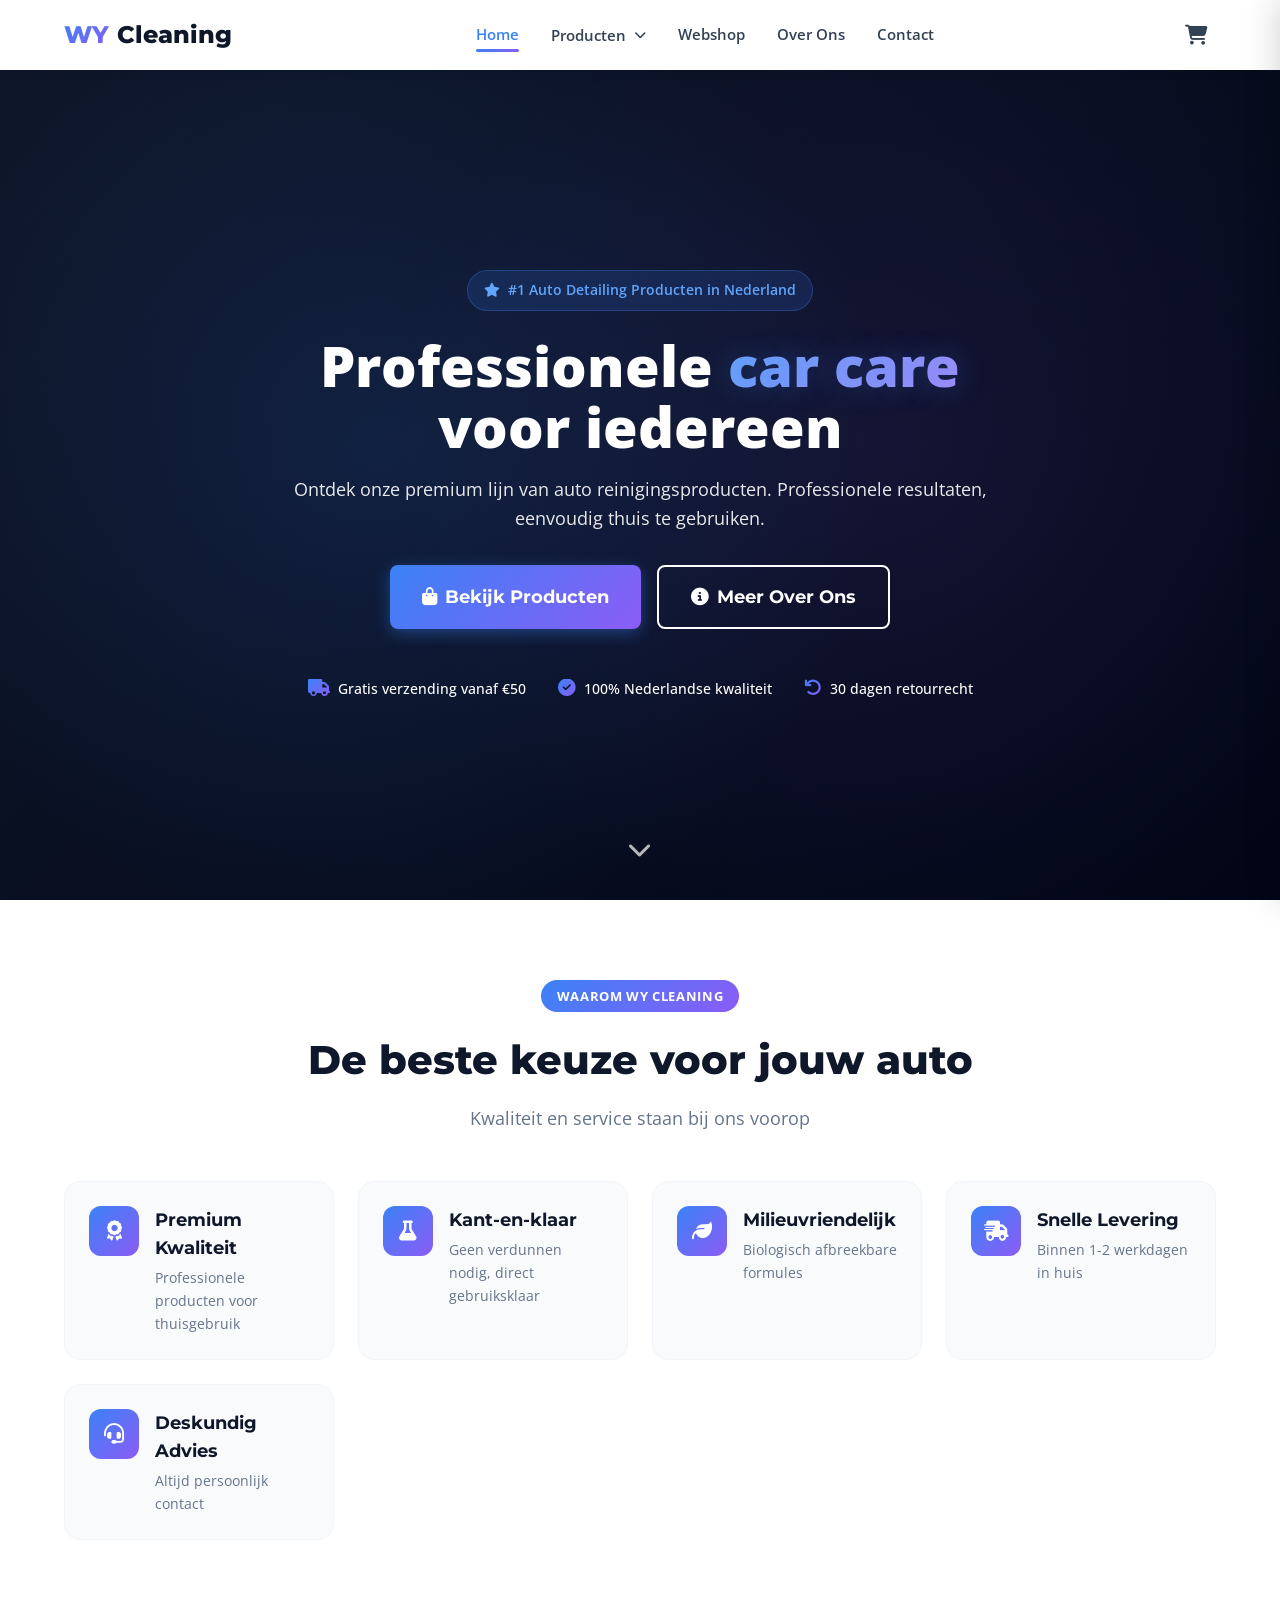
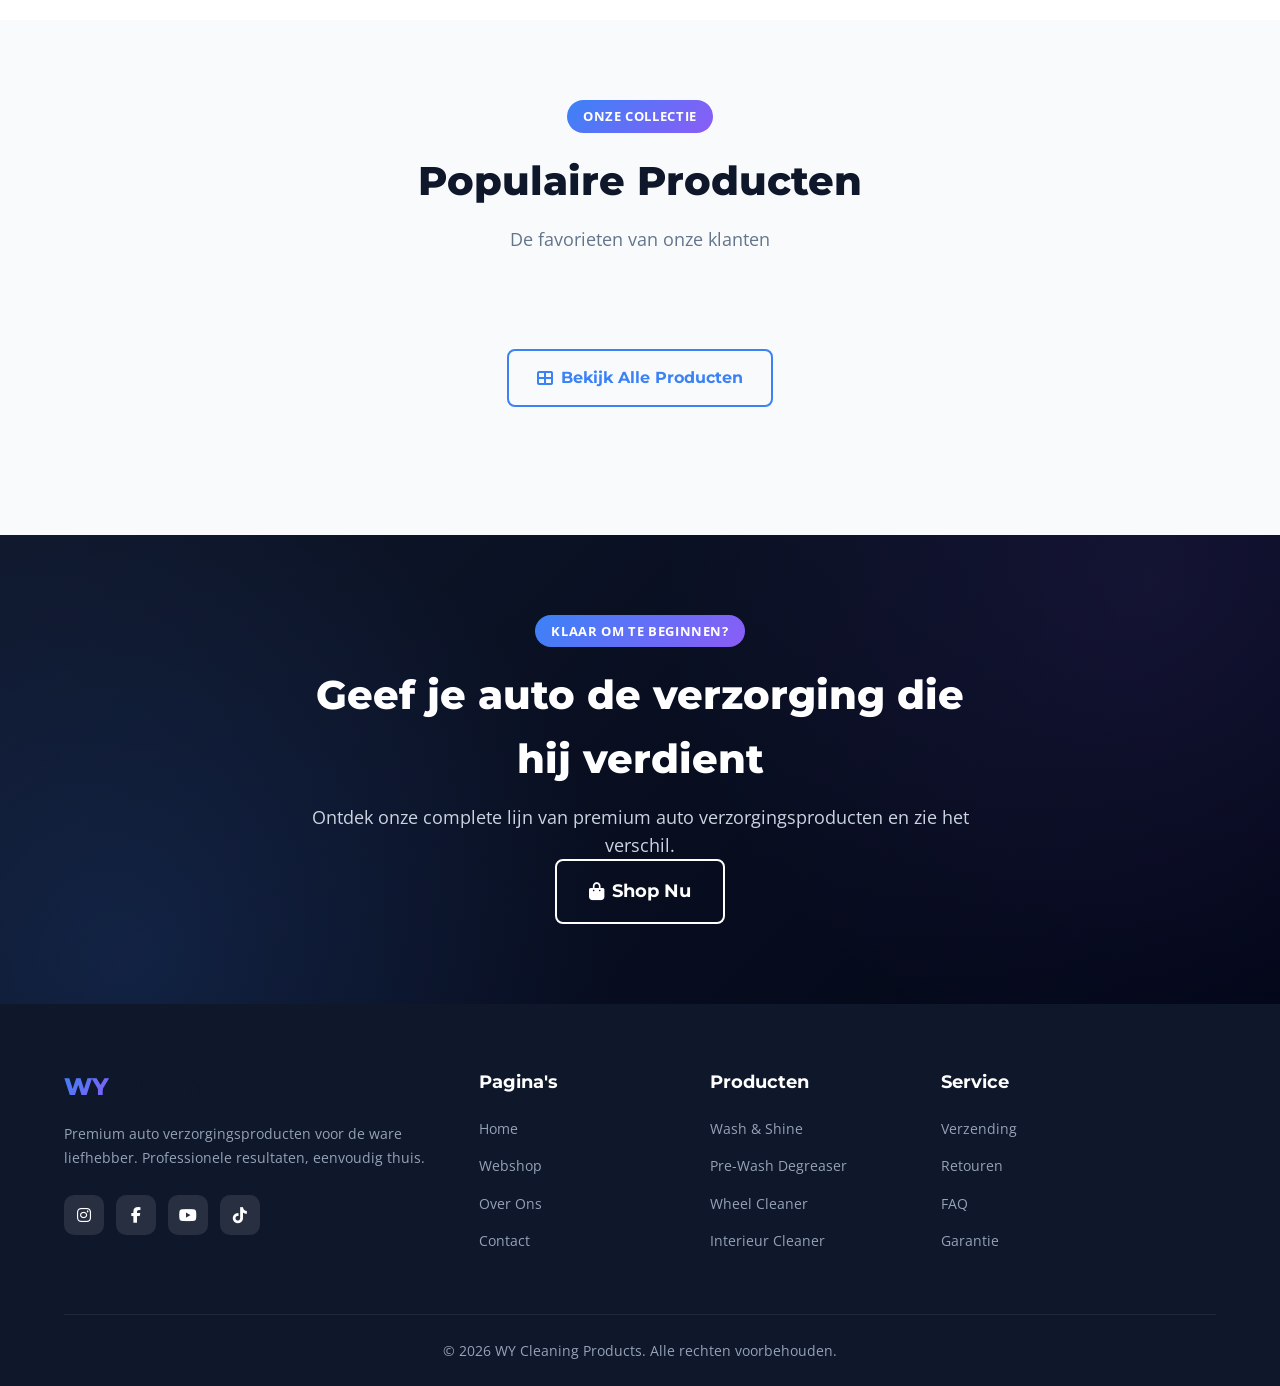
==== commit e9cfda1c: "Update: WY logo restored, blue/purple gradient theme matching original site" ====
--- a/index.html
+++ b/index.html
@@ -17,8 +17,8 @@
         <div class="container">
             <nav class="nav">
                 <a href="index.html" class="logo">
-                    <div class="logo-icon"><i class="fas fa-spray-can"></i></div>
-                    <span>WY Cleaning</span>
+                    <span class="logo-wy">WY</span>
+                    <span class="logo-text">Cleaning</span>
                 </a>
                 
                 <ul class="nav-menu">
@@ -55,8 +55,8 @@
     <nav class="mobile-nav" id="mobileNav">
         <div class="mobile-nav-header">
             <a href="index.html" class="logo">
-                <div class="logo-icon"><i class="fas fa-spray-can"></i></div>
-                <span>WY Cleaning</span>
+                <span class="logo-wy">WY</span>
+                <span class="logo-text">Cleaning</span>
             </a>
             <button class="mobile-nav-close" id="mobileNavClose">
                 <i class="fas fa-times"></i>
@@ -214,8 +214,8 @@
             <div class="footer-grid">
                 <div class="footer-brand">
                     <a href="index.html" class="logo">
-                        <div class="logo-icon"><i class="fas fa-spray-can"></i></div>
-                        <span>WY Cleaning</span>
+                        <span class="logo-wy">WY</span>
+                        <span class="logo-text">Cleaning</span>
                     </a>
                     <p>Premium auto verzorgingsproducten voor de ware liefhebber. Professionele resultaten, eenvoudig thuis.</p>
                     <div class="social-links">
--- a/css/styles.css
+++ b/css/styles.css
@@ -1,15 +1,19 @@
 /* ========================================
    WY CLEANING - PROFESSIONAL CAR DETAILING
-   Gebaseerd op KoplampenPolijsten/StoelAirbag template
+   Blauw/Paars gradient thema
    ======================================== */
 
 :root {
     --primary: #0f172a;
     --primary-dark: #020617;
     --primary-light: #1e293b;
-    --accent: #f97316;
-    --accent-dark: #ea580c;
-    --accent-light: #fb923c;
+    --accent: #3b82f6;
+    --accent-dark: #2563eb;
+    --accent-light: #60a5fa;
+    --purple: #8b5cf6;
+    --cyan: #06b6d4;
+    --gradient: linear-gradient(135deg, #3b82f6 0%, #8b5cf6 100%);
+    --gradient-accent: linear-gradient(135deg, #60a5fa 0%, #a78bfa 100%);
     --white: #ffffff;
     --gray-50: #f8fafc;
     --gray-100: #f1f5f9;
@@ -33,15 +37,16 @@
 /* Header */
 .header { position: fixed; top: 0; left: 0; right: 0; background: var(--white); box-shadow: 0 2px 10px rgba(0,0,0,0.1); z-index: 1000; height: 70px; }
 .nav { display: flex; align-items: center; justify-content: space-between; height: 70px; }
-.logo { display: flex; align-items: center; gap: 0.5rem; font-family: var(--font-heading); font-size: 1.3rem; font-weight: 800; color: var(--primary); text-decoration: none; }
-.logo-icon { width: 40px; height: 40px; background: linear-gradient(135deg, var(--accent), var(--accent-dark)); border-radius: 10px; display: flex; align-items: center; justify-content: center; color: white; font-size: 1.1rem; }
+.logo { display: flex; align-items: center; gap: 0.5rem; font-family: var(--font-heading); font-size: 1.5rem; font-weight: 800; color: var(--primary); text-decoration: none; }
+.logo-wy { background: var(--gradient); -webkit-background-clip: text; -webkit-text-fill-color: transparent; background-clip: text; }
+.logo-text { color: var(--primary); }
 
 /* Nav Menu */
 .nav-menu { display: flex; align-items: center; gap: 2rem; list-style: none !important; margin: 0; padding: 0; }
 .nav-menu > li { position: relative; list-style: none !important; }
 .nav-menu a { font-weight: 600; color: var(--gray-700); text-decoration: none; padding: 0.5rem 0; position: relative; transition: color 0.3s; font-size: 0.95rem; }
-.nav-menu a:hover, .nav-menu a.active { color: var(--primary); }
-.nav-menu a.active::after { content: ''; position: absolute; bottom: 0; left: 0; right: 0; height: 3px; background: var(--accent); border-radius: 3px; }
+.nav-menu a:hover, .nav-menu a.active { color: var(--accent); }
+.nav-menu a.active::after { content: ''; position: absolute; bottom: 0; left: 0; right: 0; height: 3px; background: var(--gradient); border-radius: 3px; }
 
 /* Dropdown */
 .has-dropdown { position: relative; cursor: pointer; }
@@ -53,14 +58,14 @@
 .has-dropdown:hover > .dropdown-menu { opacity: 1; visibility: visible; pointer-events: auto; transform: translateY(10px); }
 .dropdown-menu > li > a { display: flex; align-items: center; gap: 0.75rem; padding: 0.875rem 1.25rem; font-weight: 500; font-size: 0.95rem; border-bottom: 1px solid var(--gray-100); color: var(--gray-700); transition: all 0.2s; }
 .dropdown-menu > li:last-child > a { border-bottom: none; }
-.dropdown-menu > li > a i { color: var(--accent); width: 20px; text-align: center; }
+.dropdown-menu > li > a i { background: var(--gradient); -webkit-background-clip: text; -webkit-text-fill-color: transparent; width: 20px; text-align: center; }
 .dropdown-menu > li > a:hover { background: var(--gray-50); color: var(--primary); padding-left: 1.5rem; }
 
 /* Nav Actions */
 .nav-actions { display: flex; align-items: center; gap: 1rem; }
 .cart-btn { position: relative; color: var(--gray-700); font-size: 1.25rem; transition: color 0.3s; background: none; border: none; cursor: pointer; padding: 0.5rem; }
 .cart-btn:hover { color: var(--accent); }
-.cart-count { position: absolute; top: -5px; right: -5px; background: var(--accent); color: var(--white); font-size: 0.7rem; font-weight: 700; width: 18px; height: 18px; border-radius: 50%; display: flex; align-items: center; justify-content: center; }
+.cart-count { position: absolute; top: -5px; right: -5px; background: var(--gradient); color: var(--white); font-size: 0.7rem; font-weight: 700; width: 18px; height: 18px; border-radius: 50%; display: flex; align-items: center; justify-content: center; }
 .mobile-menu-btn { display: none; background: none; border: none; font-size: 1.5rem; cursor: pointer; color: var(--gray-700); padding: 0.5rem; }
 
 /* Mobile Nav */
@@ -73,7 +78,7 @@
 .mobile-nav-menu { list-style: none; padding: 1rem 0; }
 .mobile-nav-menu li { border-bottom: 1px solid var(--gray-100); }
 .mobile-nav-menu a { display: flex; align-items: center; gap: 0.75rem; padding: 1rem 1.25rem; font-weight: 600; color: var(--gray-800); text-decoration: none; }
-.mobile-nav-menu a i { color: var(--accent); width: 20px; }
+.mobile-nav-menu a i { background: var(--gradient); -webkit-background-clip: text; -webkit-text-fill-color: transparent; width: 20px; }
 .mobile-dropdown-toggle { display: flex; align-items: center; justify-content: space-between; width: 100%; padding: 1rem 1.25rem; font-weight: 600; color: var(--gray-800); background: none; border: none; cursor: pointer; font-size: 1rem; }
 .mobile-dropdown-toggle i { transition: transform 0.3s; }
 .mobile-dropdown-toggle.active i { transform: rotate(180deg); }
@@ -84,34 +89,34 @@
 
 /* Buttons */
 .btn { display: inline-flex; align-items: center; justify-content: center; gap: 0.5rem; padding: 0.875rem 1.75rem; font-family: var(--font-heading); font-weight: 700; font-size: 1rem; border-radius: 8px; border: none; cursor: pointer; transition: all 0.3s; text-decoration: none; }
-.btn-primary { background: linear-gradient(135deg, var(--accent), var(--accent-dark)); color: var(--white); box-shadow: 0 4px 15px rgba(249,115,22,0.4); }
-.btn-primary:hover { transform: translateY(-2px); box-shadow: 0 8px 25px rgba(249,115,22,0.5); }
+.btn-primary { background: var(--gradient); color: var(--white); box-shadow: 0 4px 15px rgba(59,130,246,0.4); }
+.btn-primary:hover { transform: translateY(-2px); box-shadow: 0 8px 25px rgba(59,130,246,0.5); }
 .btn-secondary { background: transparent; color: var(--white); border: 2px solid var(--white); }
 .btn-secondary:hover { background: var(--white); color: var(--primary); }
-.btn-outline { background: transparent; color: var(--primary); border: 2px solid var(--primary); }
-.btn-outline:hover { background: var(--primary); color: var(--white); }
+.btn-outline { background: transparent; color: var(--accent); border: 2px solid var(--accent); }
+.btn-outline:hover { background: var(--gradient); color: var(--white); border-color: transparent; }
 .btn-large { padding: 1rem 2rem; font-size: 1.1rem; }
 .btn-full { width: 100%; }
 
 /* Hero */
 .hero-modern { position: relative; min-height: 100vh; display: flex; align-items: center; justify-content: center; background: linear-gradient(135deg, var(--primary) 0%, var(--primary-dark) 100%); padding-top: 70px; overflow: hidden; }
-.hero-modern::before { content: ''; position: absolute; inset: 0; background: radial-gradient(circle at 30% 50%, rgba(249,115,22,0.12) 0%, transparent 50%), radial-gradient(circle at 70% 50%, rgba(30,41,59,0.3) 0%, transparent 50%); }
+.hero-modern::before { content: ''; position: absolute; inset: 0; background: radial-gradient(circle at 30% 50%, rgba(59,130,246,0.15) 0%, transparent 50%), radial-gradient(circle at 70% 50%, rgba(139,92,246,0.1) 0%, transparent 50%); }
 .hero-content-modern { position: relative; z-index: 2; text-align: center; color: var(--white); max-width: 800px; padding: 3rem 1.5rem; }
-.hero-badge-modern { display: inline-flex; align-items: center; gap: 0.5rem; background: rgba(249,115,22,0.15); color: var(--accent-light); padding: 0.5rem 1rem; border-radius: 50px; font-size: 0.875rem; font-weight: 600; margin-bottom: 1.5rem; border: 1px solid rgba(249,115,22,0.3); }
+.hero-badge-modern { display: inline-flex; align-items: center; gap: 0.5rem; background: rgba(59,130,246,0.15); color: var(--accent-light); padding: 0.5rem 1rem; border-radius: 50px; font-size: 0.875rem; font-weight: 600; margin-bottom: 1.5rem; border: 1px solid rgba(59,130,246,0.3); }
 .hero-content-modern h1 { color: var(--white); font-size: clamp(2rem, 5vw, 3.5rem); margin-bottom: 1rem; line-height: 1.1; font-weight: 800; }
-.hero-content-modern h1 .highlight { color: var(--accent); text-shadow: 0 0 30px rgba(249,115,22,0.5); }
+.hero-content-modern h1 .highlight { background: var(--gradient-accent); -webkit-background-clip: text; -webkit-text-fill-color: transparent; text-shadow: 0 0 30px rgba(59,130,246,0.3); }
 .hero-tagline-modern { font-size: 1.15rem; margin-bottom: 2rem; opacity: 0.9; }
 .hero-buttons-modern { display: flex; gap: 1rem; justify-content: center; flex-wrap: wrap; margin-bottom: 3rem; }
 .hero-trust { display: flex; justify-content: center; gap: 2rem; flex-wrap: wrap; }
 .trust-item { display: flex; align-items: center; gap: 0.5rem; color: var(--white); font-weight: 500; font-size: 0.9rem; }
-.trust-item i { color: var(--accent); font-size: 1.1rem; }
+.trust-item i { background: var(--gradient); -webkit-background-clip: text; -webkit-text-fill-color: transparent; font-size: 1.1rem; }
 .scroll-down { position: absolute; bottom: 2rem; left: 50%; transform: translateX(-50%); color: var(--white); font-size: 1.5rem; animation: bounce 2s infinite; opacity: 0.7; text-decoration: none; }
 @keyframes bounce { 0%, 100% { transform: translateX(-50%) translateY(0); } 50% { transform: translateX(-50%) translateY(10px); } }
 
 /* Section Headers */
 .section-header-modern { text-align: center; margin-bottom: 3rem; }
 .section-header-modern.light h2, .section-header-modern.light p { color: var(--white); }
-.section-tag { display: inline-block; background: linear-gradient(135deg, var(--accent), var(--accent-dark)); color: var(--white); padding: 0.375rem 1rem; border-radius: 50px; font-size: 0.8rem; font-weight: 700; text-transform: uppercase; letter-spacing: 0.05em; margin-bottom: 1rem; }
+.section-tag { display: inline-block; background: var(--gradient); color: var(--white); padding: 0.375rem 1rem; border-radius: 50px; font-size: 0.8rem; font-weight: 700; text-transform: uppercase; letter-spacing: 0.05em; margin-bottom: 1rem; }
 .section-title { font-family: var(--font-heading); font-size: clamp(1.75rem, 4vw, 2.5rem); font-weight: 800; color: var(--primary); margin-bottom: 0.75rem; }
 .section-subtitle { color: var(--gray-500); font-size: 1.1rem; }
 
@@ -120,7 +125,7 @@
 .usp-grid { display: grid; grid-template-columns: repeat(auto-fit, minmax(250px, 1fr)); gap: 1.5rem; }
 .usp-card { display: flex; align-items: flex-start; gap: 1rem; background: var(--gray-50); padding: 1.5rem; border-radius: 16px; transition: all 0.3s; border: 1px solid var(--gray-100); }
 .usp-card:hover { transform: translateY(-5px); box-shadow: 0 10px 30px rgba(0,0,0,0.1); border-color: var(--accent); }
-.usp-card i { width: 50px; height: 50px; background: linear-gradient(135deg, var(--accent), var(--accent-dark)); border-radius: 12px; display: flex; align-items: center; justify-content: center; color: white; font-size: 1.25rem; flex-shrink: 0; }
+.usp-card i { width: 50px; height: 50px; background: var(--gradient); border-radius: 12px; display: flex; align-items: center; justify-content: center; color: white; font-size: 1.25rem; flex-shrink: 0; }
 .usp-card h3 { font-family: var(--font-heading); font-size: 1.1rem; margin-bottom: 0.25rem; color: var(--primary); }
 .usp-card p { font-size: 0.9rem; color: var(--gray-500); }
 
@@ -130,19 +135,19 @@
 .product-card { background: var(--white); border-radius: 16px; overflow: hidden; box-shadow: 0 2px 10px rgba(0,0,0,0.05); transition: all 0.3s; border: 1px solid var(--gray-100); }
 .product-card:hover { transform: translateY(-8px); box-shadow: 0 20px 40px rgba(0,0,0,0.1); }
 .product-image { aspect-ratio: 4/3; background: linear-gradient(135deg, var(--gray-50) 0%, var(--gray-100) 100%); display: flex; align-items: center; justify-content: center; font-size: 4rem; position: relative; overflow: hidden; }
-.product-badge { position: absolute; top: 1rem; left: 1rem; background: linear-gradient(135deg, var(--accent), var(--accent-dark)); color: white; font-size: 0.7rem; font-weight: 700; text-transform: uppercase; letter-spacing: 0.05em; padding: 0.375rem 0.875rem; border-radius: 50px; }
+.product-badge { position: absolute; top: 1rem; left: 1rem; background: var(--gradient); color: white; font-size: 0.7rem; font-weight: 700; text-transform: uppercase; letter-spacing: 0.05em; padding: 0.375rem 0.875rem; border-radius: 50px; }
 .product-content { padding: 1.5rem; }
-.product-category { font-size: 0.75rem; font-weight: 700; text-transform: uppercase; letter-spacing: 0.05em; color: var(--accent); margin-bottom: 0.5rem; }
+.product-category { font-size: 0.75rem; font-weight: 700; text-transform: uppercase; letter-spacing: 0.05em; background: var(--gradient); -webkit-background-clip: text; -webkit-text-fill-color: transparent; margin-bottom: 0.5rem; }
 .product-name { font-family: var(--font-heading); font-size: 1.125rem; font-weight: 700; margin-bottom: 0.5rem; color: var(--primary); }
 .product-description { font-size: 0.875rem; color: var(--gray-500); margin-bottom: 1rem; line-height: 1.5; }
 .product-footer { display: flex; align-items: center; justify-content: space-between; }
-.product-price { font-family: var(--font-heading); font-size: 1.25rem; font-weight: 800; color: var(--accent); }
+.product-price { font-family: var(--font-heading); font-size: 1.25rem; font-weight: 800; background: var(--gradient); -webkit-background-clip: text; -webkit-text-fill-color: transparent; }
 .btn-add-cart { width: 44px; height: 44px; background: var(--gray-100); border-radius: 10px; display: flex; align-items: center; justify-content: center; color: var(--gray-600); font-size: 1rem; border: none; cursor: pointer; transition: all 0.3s; }
-.btn-add-cart:hover { background: linear-gradient(135deg, var(--accent), var(--accent-dark)); color: white; transform: scale(1.1); }
+.btn-add-cart:hover { background: var(--gradient); color: white; transform: scale(1.1); }
 
 /* CTA Section */
 .cta-section { padding: 5rem 0; background: linear-gradient(135deg, var(--primary) 0%, var(--primary-dark) 100%); position: relative; overflow: hidden; }
-.cta-section::before { content: ''; position: absolute; inset: 0; background: radial-gradient(circle at 10% 90%, rgba(249,115,22,0.15) 0%, transparent 40%), radial-gradient(circle at 90% 10%, rgba(30,41,59,0.2) 0%, transparent 40%); }
+.cta-section::before { content: ''; position: absolute; inset: 0; background: radial-gradient(circle at 10% 90%, rgba(59,130,246,0.15) 0%, transparent 40%), radial-gradient(circle at 90% 10%, rgba(139,92,246,0.1) 0%, transparent 40%); }
 .cta-content { position: relative; text-align: center; max-width: 700px; margin: 0 auto; }
 .cta-content .section-title { color: white; }
 .cta-content .section-subtitle { color: var(--gray-300); }
@@ -166,12 +171,12 @@
 .footer-brand p { line-height: 1.7; font-size: 0.9rem; }
 .social-links { display: flex; gap: 0.75rem; margin-top: 1.5rem; }
 .social-link { width: 40px; height: 40px; background: rgba(255,255,255,0.1); border-radius: 10px; display: flex; align-items: center; justify-content: center; color: white; font-size: 1rem; transition: all 0.3s; text-decoration: none; }
-.social-link:hover { background: var(--accent); transform: translateY(-3px); }
+.social-link:hover { background: var(--gradient); transform: translateY(-3px); }
 .footer-title { color: var(--white); font-family: var(--font-heading); font-size: 1.1rem; margin-bottom: 1.25rem; font-weight: 700; }
 .footer-links ul { list-style: none; }
 .footer-links li { margin-bottom: 0.75rem; }
 .footer-links a { color: var(--gray-400); text-decoration: none; transition: color 0.3s; font-size: 0.9rem; }
-.footer-links a:hover { color: var(--accent); }
+.footer-links a:hover { background: var(--gradient); -webkit-background-clip: text; -webkit-text-fill-color: transparent; }
 .footer-bottom { border-top: 1px solid var(--gray-800); padding: 1.5rem 0; text-align: center; font-size: 0.9rem; }
 
 /* Cart Sidebar */
@@ -188,10 +193,10 @@
 .cart-item-image { width: 70px; height: 70px; background: white; border-radius: 10px; display: flex; align-items: center; justify-content: center; font-size: 2rem; flex-shrink: 0; }
 .cart-item-details { flex: 1; }
 .cart-item-name { font-family: var(--font-heading); font-weight: 600; color: var(--primary); margin-bottom: 0.25rem; font-size: 0.95rem; }
-.cart-item-price { font-size: 0.875rem; color: var(--accent); font-weight: 700; }
+.cart-item-price { font-size: 0.875rem; background: var(--gradient); -webkit-background-clip: text; -webkit-text-fill-color: transparent; font-weight: 700; }
 .quantity-selector { display: flex; align-items: center; gap: 0.5rem; margin-top: 0.5rem; }
 .quantity-btn { width: 28px; height: 28px; background: white; border: 1px solid var(--gray-200); border-radius: 6px; display: flex; align-items: center; justify-content: center; color: var(--gray-600); font-size: 0.75rem; cursor: pointer; transition: all 0.2s; }
-.quantity-btn:hover { background: var(--accent); color: white; border-color: var(--accent); }
+.quantity-btn:hover { background: var(--gradient); color: white; border-color: transparent; }
 .quantity-selector input { width: 40px; text-align: center; border: none; background: none; font-weight: 600; font-size: 0.9rem; }
 .cart-item-remove { color: var(--gray-400); background: none; border: none; cursor: pointer; font-size: 0.8rem; margin-left: 0.5rem; }
 .cart-item-remove:hover { color: #ef4444; }
@@ -199,7 +204,7 @@
 .cart-empty i { font-size: 4rem; margin-bottom: 1rem; opacity: 0.5; }
 .cart-footer { border-top: 1px solid var(--gray-200); padding: 1.5rem; background: var(--gray-50); }
 .cart-total { display: flex; justify-content: space-between; align-items: center; font-size: 1.125rem; font-weight: 700; margin-bottom: 1rem; font-family: var(--font-heading); }
-.cart-total-price { font-size: 1.5rem; color: var(--accent); }
+.cart-total-price { font-size: 1.5rem; background: var(--gradient); -webkit-background-clip: text; -webkit-text-fill-color: transparent; }
 
 /* Toast */
 .toast-container { position: fixed; bottom: 2rem; right: 2rem; z-index: 2000; display: flex; flex-direction: column; gap: 0.75rem; }
@@ -214,7 +219,7 @@
 .contact-info > p { color: var(--gray-500); margin-bottom: 2rem; }
 .contact-methods { display: flex; flex-direction: column; gap: 1.5rem; margin-bottom: 2rem; }
 .contact-method { display: flex; align-items: center; gap: 1rem; }
-.contact-method i { width: 50px; height: 50px; background: linear-gradient(135deg, var(--accent), var(--accent-dark)); border-radius: 12px; display: flex; align-items: center; justify-content: center; color: white; font-size: 1.25rem; }
+.contact-method i { width: 50px; height: 50px; background: var(--gradient); border-radius: 12px; display: flex; align-items: center; justify-content: center; color: white; font-size: 1.25rem; }
 .contact-method h4 { font-family: var(--font-heading); font-size: 1rem; margin-bottom: 0.25rem; }
 .contact-method p { color: var(--gray-500); font-size: 0.9rem; }
 .contact-form-wrapper { background: var(--white); border-radius: 20px; padding: 2rem; box-shadow: 0 10px 40px rgba(0,0,0,0.1); border: 1px solid var(--gray-100); }
@@ -228,7 +233,7 @@
 /* FAQ */
 .faq-item { background: var(--white); border-radius: 16px; padding: 1.5rem; margin-bottom: 1rem; box-shadow: 0 2px 10px rgba(0,0,0,0.05); border: 1px solid var(--gray-100); }
 .faq-item h4 { font-family: var(--font-heading); font-size: 1rem; margin-bottom: 0.5rem; display: flex; align-items: center; gap: 0.5rem; }
-.faq-item h4 i { color: var(--accent); }
+.faq-item h4 i { background: var(--gradient); -webkit-background-clip: text; -webkit-text-fill-color: transparent; }
 .faq-item p { color: var(--gray-600); font-size: 0.9rem; }
 
 /* Responsive */
